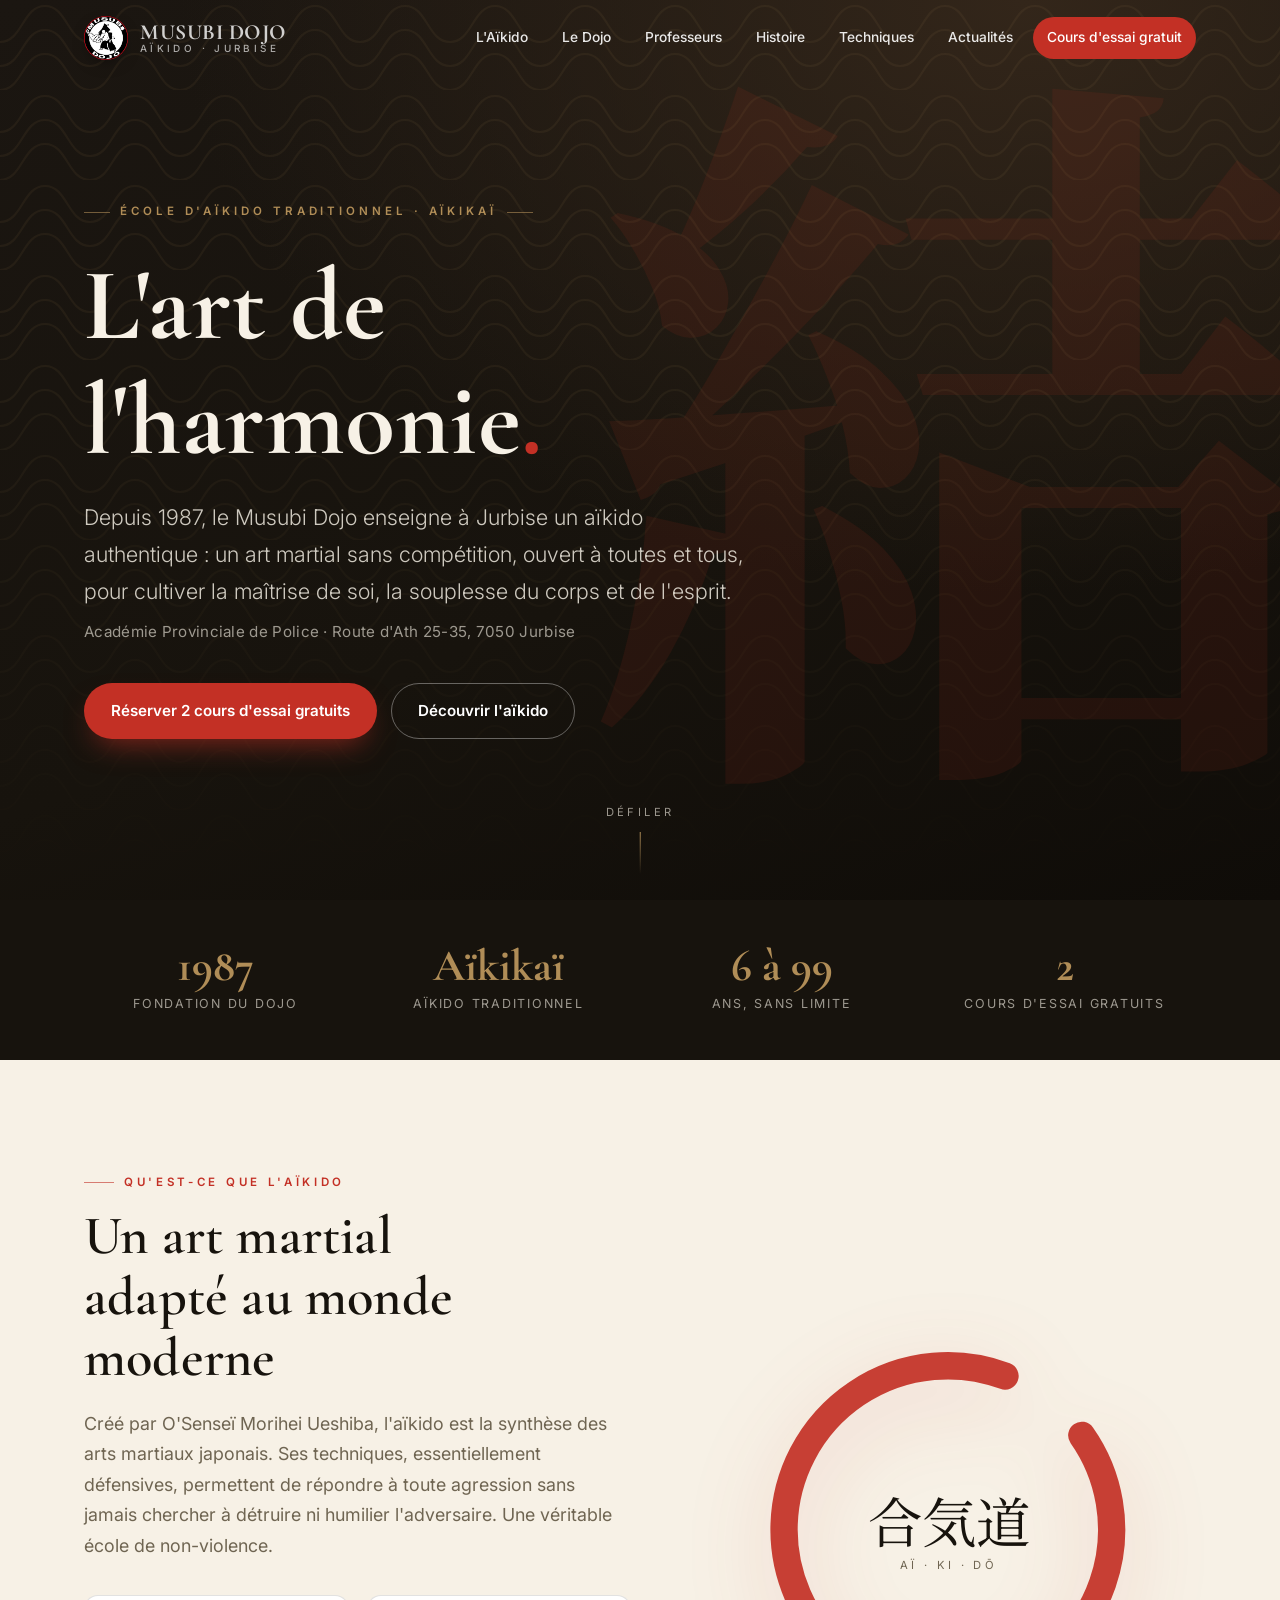
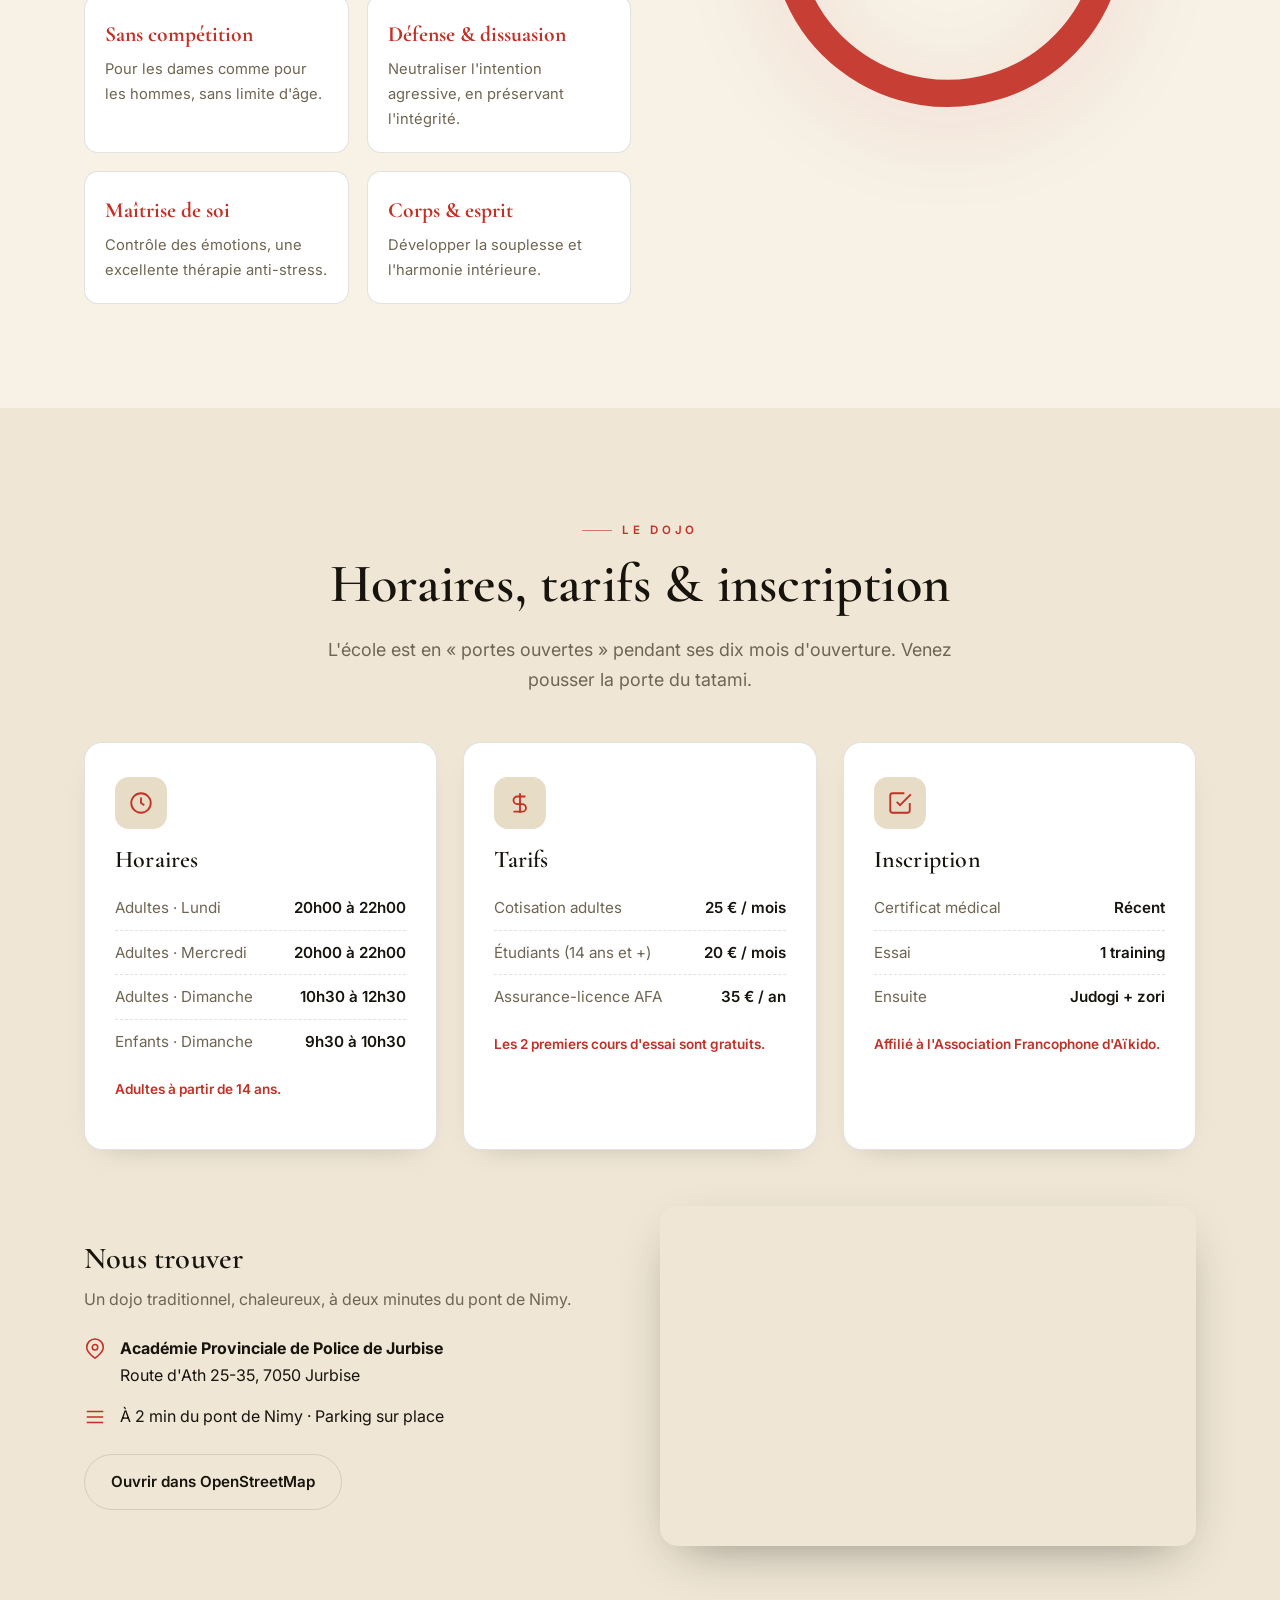
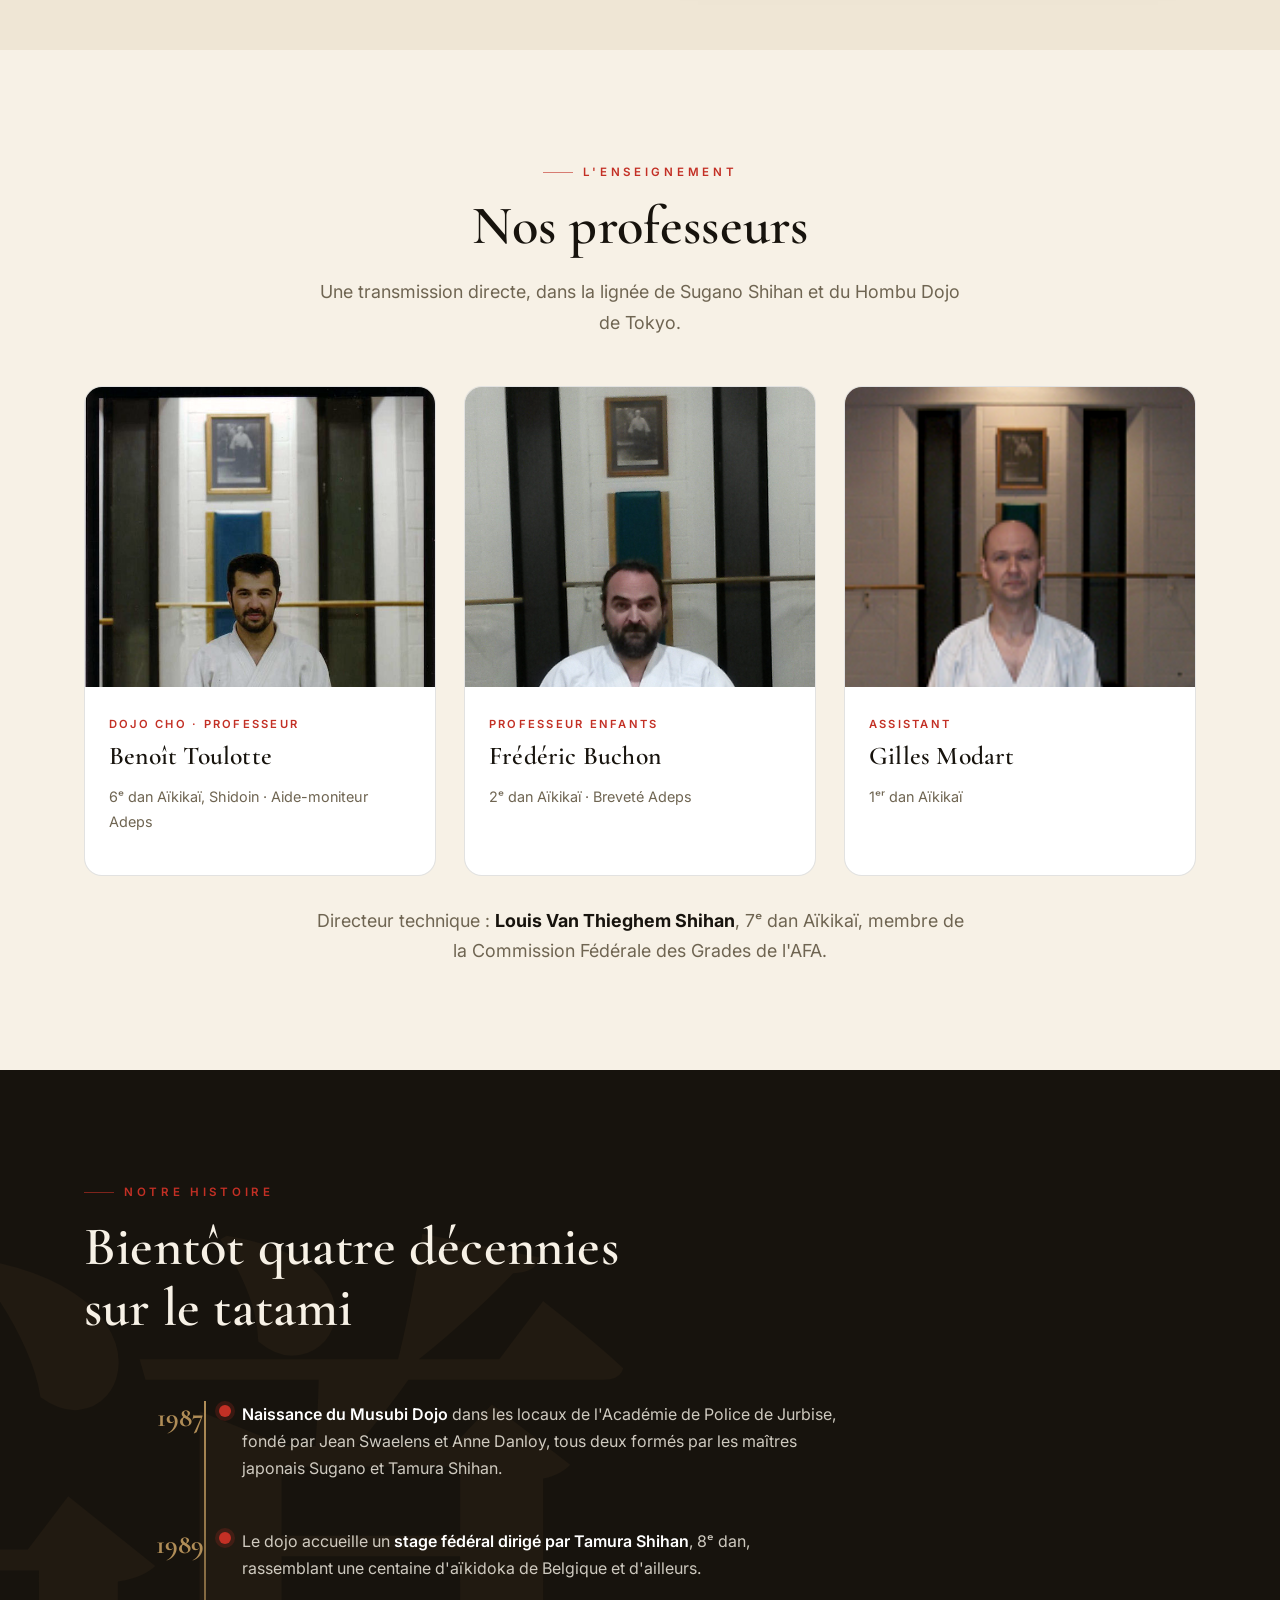
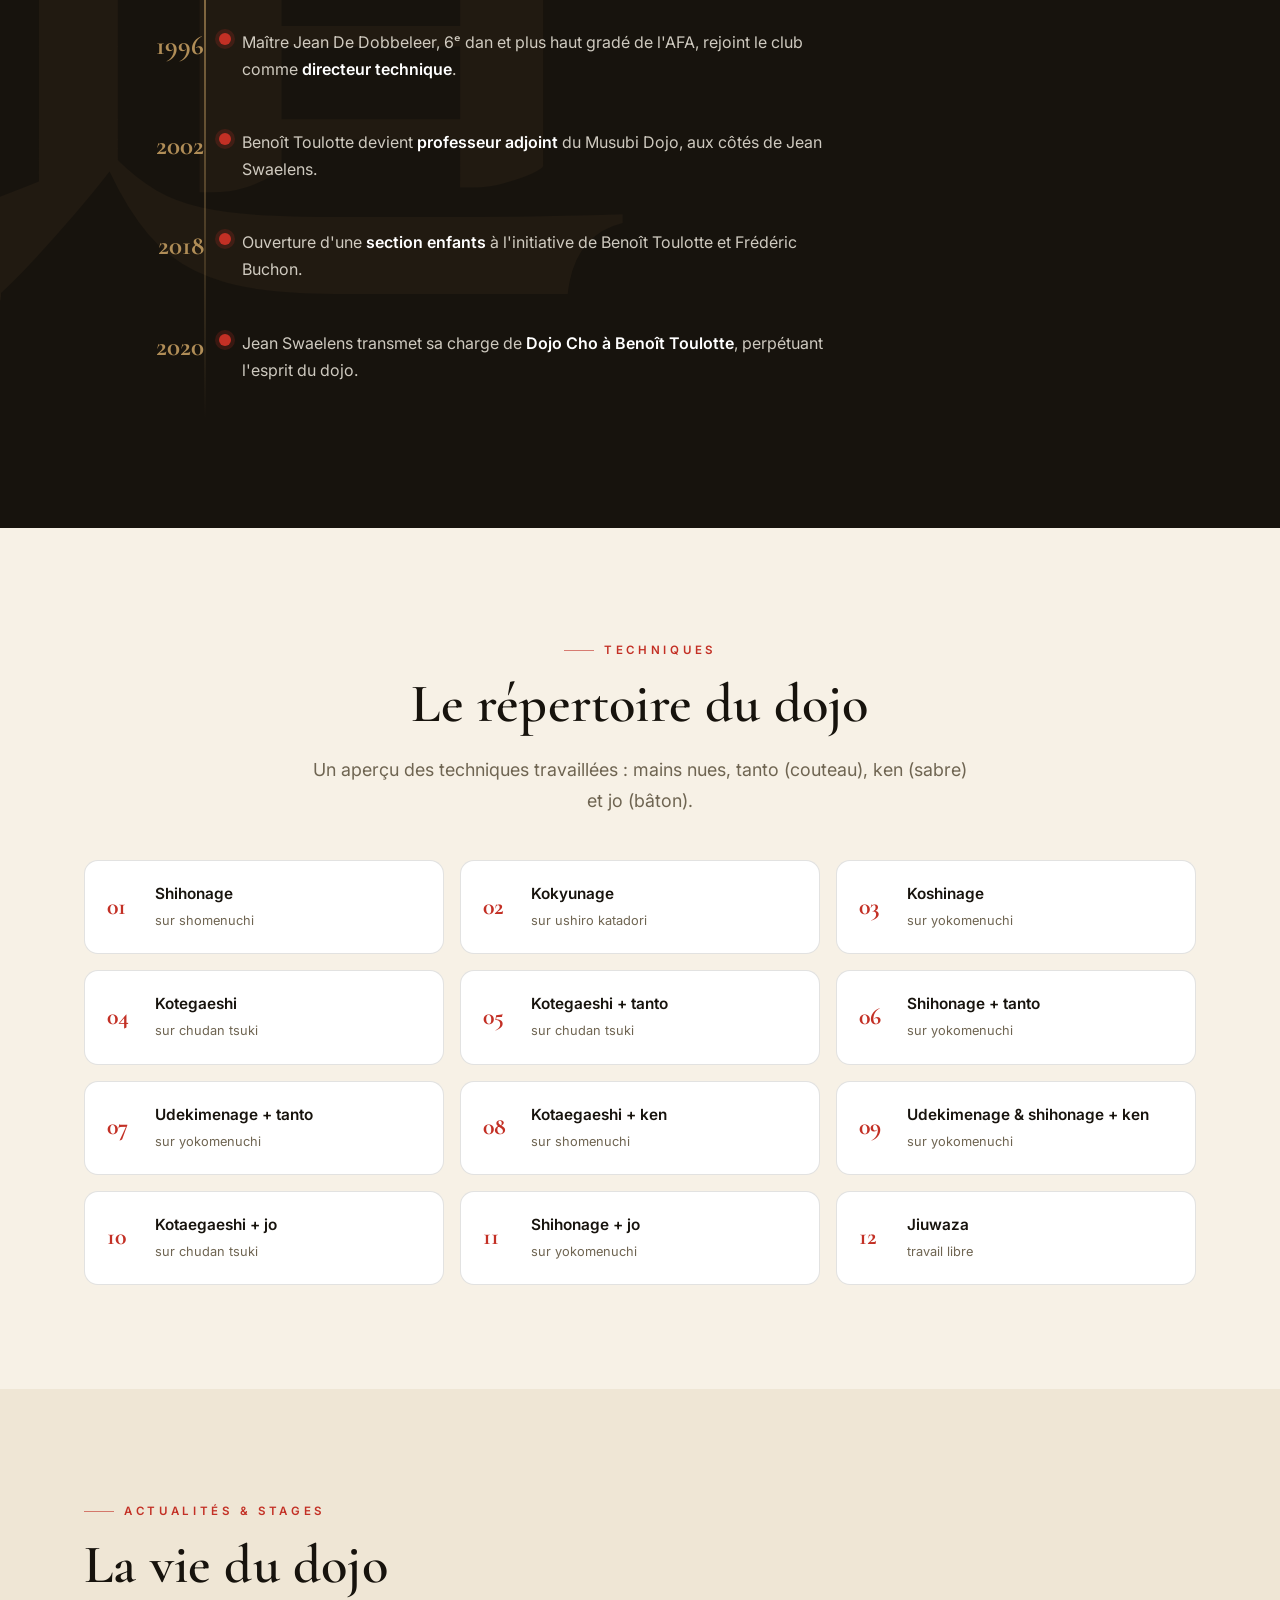
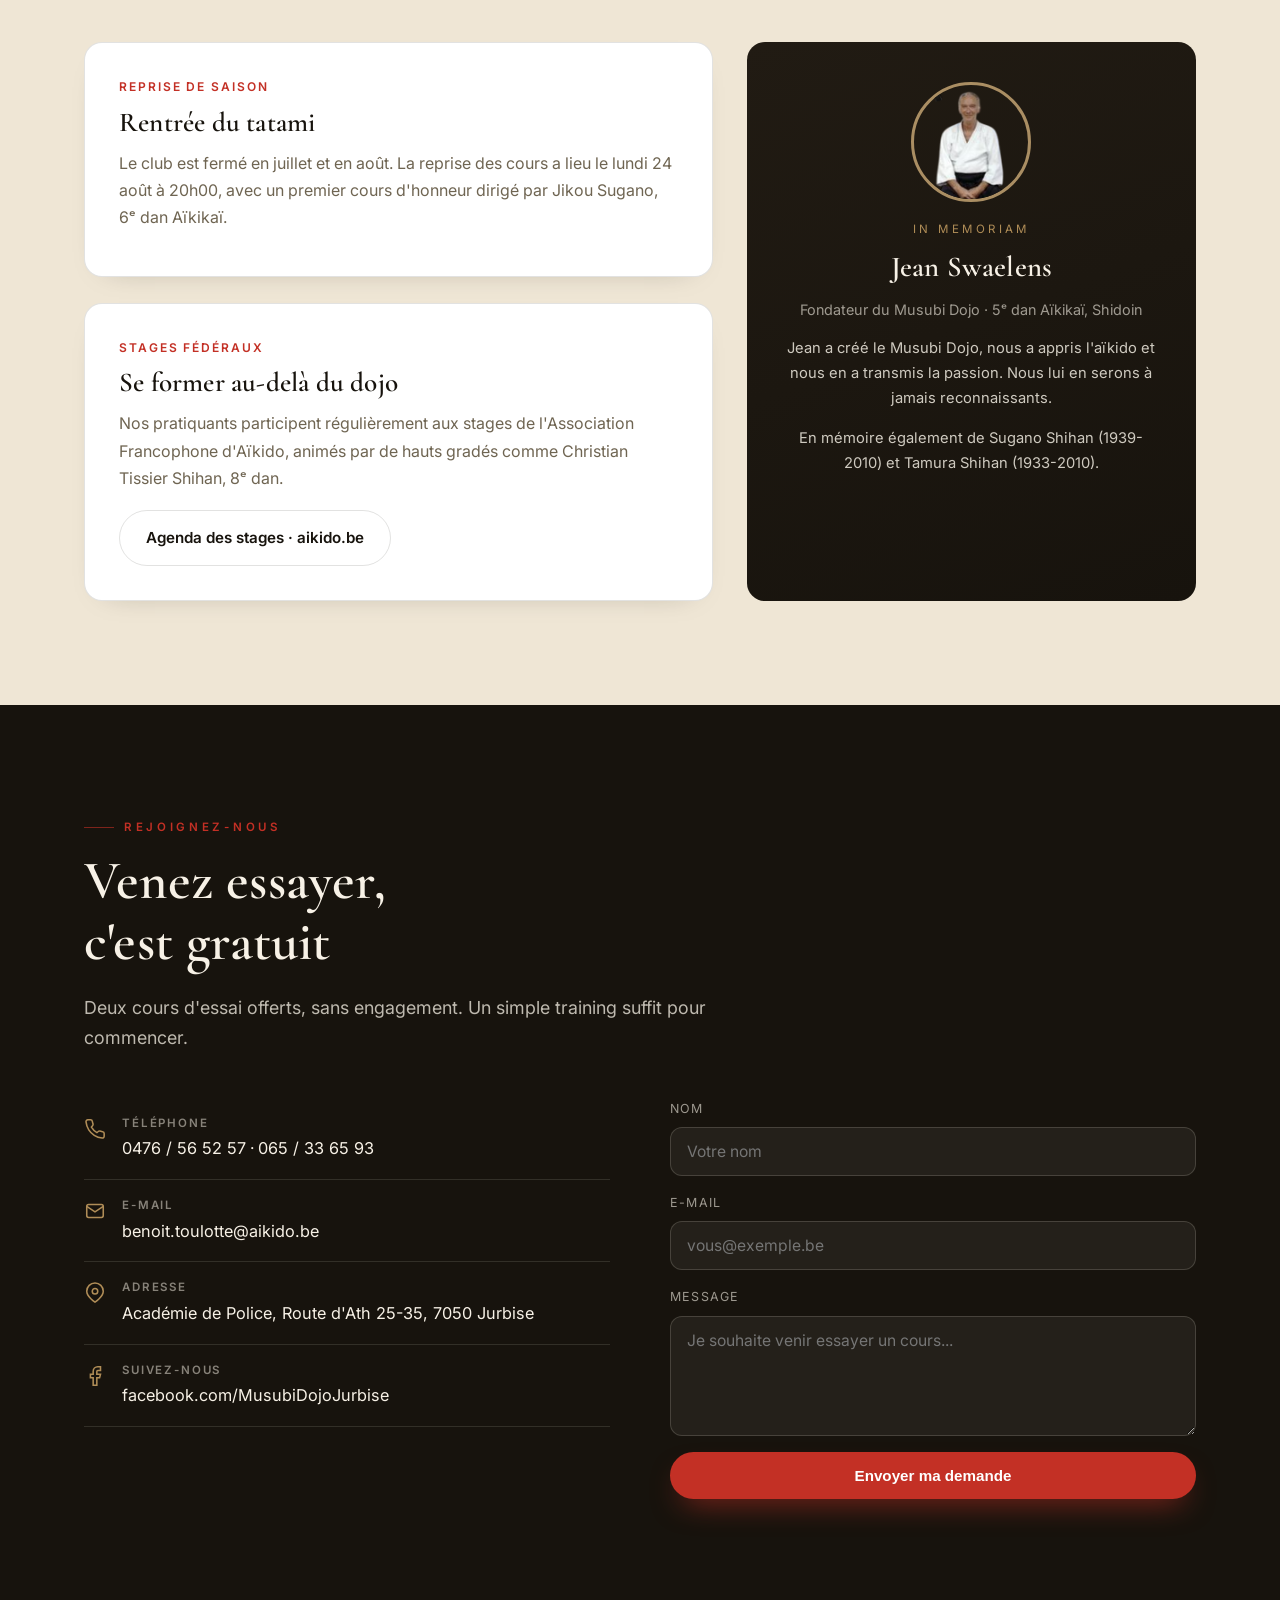
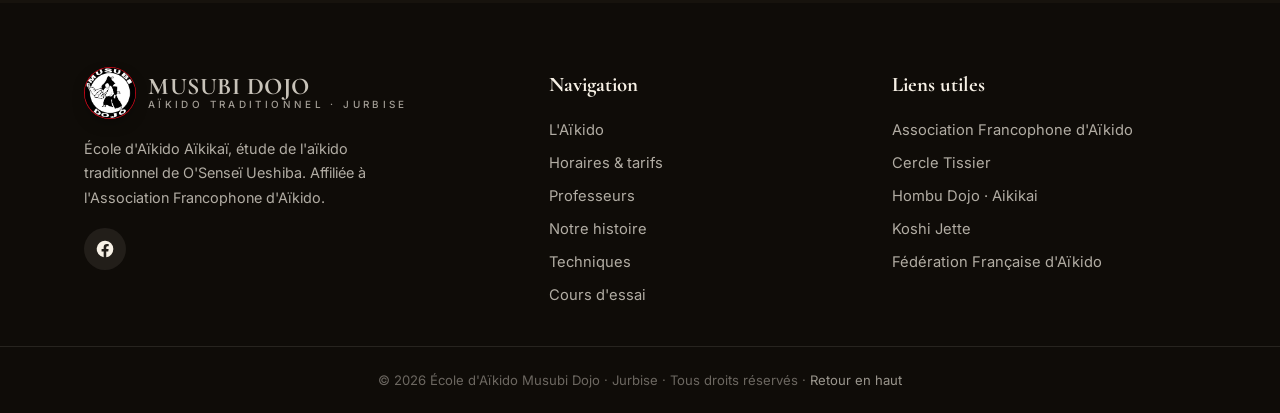
==== index.html @ ef8e4ae6 "Nouveau site one-page pour le Musubi Dojo Jurbise Co-authored-by: Copilot <223556219+Copilot@users.n" ====
<!DOCTYPE html>
<html lang="fr">
<head>
<meta charset="utf-8"/>
<meta name="viewport" content="width=device-width, initial-scale=1"/>
<title>Musubi Dojo Jurbise · École d'Aïkido</title>
<meta name="description" content="École d'Aïkido Musubi Dojo à Jurbise. Aïkido traditionnel Aïkikaï pour adultes et enfants. Deux cours d'essai gratuits. Académie de Police de Jurbise, route d'Ath 25-35, 7050 Jurbise."/>
<meta name="keywords" content="Aïkido, Jurbise, Musubi Dojo, art martial, Aïkikaï, AFA, Mons, Nimy, cours enfants, self-défense"/>
<meta property="og:title" content="Musubi Dojo Jurbise · École d'Aïkido"/>
<meta property="og:description" content="Aïkido traditionnel à Jurbise depuis 1987. Deux cours d'essai gratuits."/>
<meta property="og:type" content="website"/>
<link rel="icon" type="image/png" href="images/logo.png"/>
<link rel="preconnect" href="https://fonts.googleapis.com"/>
<link rel="preconnect" href="https://fonts.gstatic.com" crossorigin/>
<link href="https://fonts.googleapis.com/css2?family=Cormorant+Garamond:wght@400;500;600;700&family=Inter:wght@300;400;500;600;700&family=Noto+Serif+JP:wght@500;700&display=swap" rel="stylesheet"/>
<style>
:root{
  --ink:#17130d;
  --sumi:#211b13;
  --paper:#f7f1e6;
  --paper-2:#efe6d5;
  --paper-3:#e7dcc6;
  --vermillion:#c33025;
  --vermillion-d:#9c231b;
  --gold:#b08d57;
  --indigo:#1e2b40;
  --muted:#6f6552;
  --line:rgba(23,19,13,.12);
  --shadow:0 18px 50px -20px rgba(23,19,13,.45);
  --radius:18px;
  --maxw:1160px;
}
*{box-sizing:border-box}
html{scroll-behavior:smooth;scroll-padding-top:76px}
body{
  margin:0;
  font-family:'Inter',system-ui,sans-serif;
  color:var(--ink);
  background:var(--paper);
  line-height:1.7;
  -webkit-font-smoothing:antialiased;
  overflow-x:hidden;
}
h1,h2,h3,.serif{font-family:'Cormorant Garamond',Georgia,serif;font-weight:600;line-height:1.12;letter-spacing:.2px}
img{max-width:100%;display:block}
a{color:inherit;text-decoration:none}
.jp{font-family:'Noto Serif JP',serif}

/* ---------- utilities ---------- */
.wrap{max-width:var(--maxw);margin:0 auto;padding:0 24px}
.section{padding:104px 0}
.eyebrow{
  display:inline-flex;align-items:center;gap:10px;
  font-size:.72rem;letter-spacing:.32em;text-transform:uppercase;
  color:var(--vermillion);font-weight:600;margin:0 0 14px;
}
.eyebrow::before{content:"";width:30px;height:1px;background:var(--vermillion);opacity:.6}
.h-sec{font-size:clamp(2.1rem,4.6vw,3.4rem);margin:0 0 20px}
.lead{font-size:1.12rem;color:var(--muted);max-width:60ch}
.btn{
  display:inline-flex;align-items:center;gap:10px;
  padding:14px 26px;border-radius:999px;font-weight:600;font-size:.95rem;
  transition:.28s ease;cursor:pointer;border:1.5px solid transparent;
}
.btn-primary{background:var(--vermillion);color:#fff;box-shadow:0 14px 30px -12px rgba(195,48,37,.7)}
.btn-primary:hover{background:var(--vermillion-d);transform:translateY(-3px)}
.btn-ghost{border-color:rgba(255,255,255,.35);color:#fff}
.btn-ghost:hover{background:rgba(255,255,255,.12);transform:translateY(-3px)}
.btn-dark{border-color:var(--line);color:var(--ink)}
.btn-dark:hover{background:var(--ink);color:var(--paper);transform:translateY(-3px)}

/* reveal */
.reveal{opacity:0;transform:translateY(28px);transition:opacity .8s ease,transform .8s ease}
.reveal.in{opacity:1;transform:none}
@media (prefers-reduced-motion:reduce){.reveal{opacity:1;transform:none;transition:none}html{scroll-behavior:auto}}
.no-js .reveal{opacity:1;transform:none}

/* seigaiha wave motif as reusable bg */
.waves{
  background-image:radial-gradient(circle at 10px 18px, transparent 8px, rgba(23,19,13,.05) 9px, transparent 10px);
  background-size:20px 20px;
}

/* ---------- header ---------- */
header{
  position:fixed;top:0;left:0;right:0;z-index:60;
  transition:.35s ease;
}
.nav{
  display:flex;align-items:center;justify-content:space-between;
  padding:16px 24px;max-width:var(--maxw);margin:0 auto;
}
header.scrolled{background:rgba(247,241,230,.92);backdrop-filter:blur(12px);box-shadow:0 1px 0 var(--line)}
.brand{display:flex;align-items:center;gap:12px;color:#fff;transition:.35s}
header.scrolled .brand{color:var(--ink)}
.brand img{width:44px;height:44px;border-radius:50%;box-shadow:0 6px 16px -6px rgba(0,0,0,.5)}
.brand b{font-family:'Cormorant Garamond',serif;font-size:1.35rem;font-weight:700;letter-spacing:.5px;line-height:1}
.brand span{display:block;font-family:'Inter';font-size:.62rem;letter-spacing:.34em;text-transform:uppercase;opacity:.8;font-weight:500}
.menu{display:flex;align-items:center;gap:6px}
.menu a{
  padding:9px 14px;border-radius:999px;font-size:.86rem;font-weight:500;color:rgba(255,255,255,.9);transition:.25s
}
header.scrolled .menu a{color:var(--ink)}
.menu a:hover{background:rgba(255,255,255,.15)}
header.scrolled .menu a:hover{background:var(--paper-3)}
.menu a.cta{background:var(--vermillion);color:#fff!important}
.menu a.cta:hover{background:var(--vermillion-d)}
.burger{display:none;flex-direction:column;gap:5px;background:none;border:0;cursor:pointer;padding:8px}
.burger span{width:26px;height:2px;background:#fff;transition:.3s}
header.scrolled .burger span{background:var(--ink)}

/* ---------- hero ---------- */
.hero{
  position:relative;min-height:100vh;display:flex;align-items:center;
  color:#f7f1e6;overflow:hidden;
  background:
    radial-gradient(120% 120% at 80% 0%, #33261a 0%, transparent 55%),
    linear-gradient(160deg,#1b1611 0%,#17130d 60%,#0f0c08 100%);
}
.hero-waves{
  position:absolute;inset:0;opacity:.5;pointer-events:none;
  background-image:url("data:image/svg+xml,%3Csvg xmlns='http://www.w3.org/2000/svg' width='120' height='60' viewBox='0 0 120 60'%3E%3Cg fill='none' stroke='%23b08d57' stroke-opacity='0.16' stroke-width='1.4'%3E%3Cpath d='M0 60c15 0 15-24 30-24s15 24 30 24 15-24 30-24 15 24 30 24'/%3E%3Cpath d='M0 44c15 0 15-24 30-24s15 24 30 24 15-24 30-24 15 24 30 24'/%3E%3Cpath d='M0 28c15 0 15-24 30-24s15 24 30 24 15-24 30-24 15 24 30 24'/%3E%3C/g%3E%3C/svg%3E");
  background-size:180px 90px;
  -webkit-mask-image:linear-gradient(to top,transparent,#000 60%);
  mask-image:linear-gradient(to top,transparent,#000 60%);
}
.hero-kanji{
  position:absolute;right:-4vw;top:44%;transform:translateY(-50%);
  font-family:'Noto Serif JP',serif;font-weight:700;
  font-size:min(58vw,760px);line-height:.8;color:rgba(195,48,37,.10);
  user-select:none;pointer-events:none;
}
.hero-inner{position:relative;z-index:2;max-width:var(--maxw);margin:0 auto;padding:120px 24px 90px;width:100%}
.hero .tag{
  display:inline-flex;align-items:center;gap:10px;
  font-size:.72rem;letter-spacing:.34em;text-transform:uppercase;
  color:var(--gold);font-weight:600;margin-bottom:26px;
}
.hero .tag::before,.hero .tag::after{content:"";width:26px;height:1px;background:var(--gold);opacity:.6}
.hero h1{font-size:clamp(3rem,8vw,6.4rem);font-weight:700;margin:0;letter-spacing:.5px}
.hero h1 em{font-style:normal;color:var(--vermillion);display:inline-block}
.hero .sub{font-size:clamp(1.05rem,2vw,1.35rem);color:rgba(247,241,230,.82);max-width:52ch;margin:22px 0 8px;font-weight:300}
.hero .place{margin-top:10px;font-size:.95rem;color:rgba(247,241,230,.6);letter-spacing:.02em}
.hero-cta{display:flex;flex-wrap:wrap;gap:14px;margin-top:38px}
.scrolldown{
  position:absolute;bottom:26px;left:50%;transform:translateX(-50%);z-index:2;
  color:rgba(247,241,230,.6);font-size:.7rem;letter-spacing:.3em;text-transform:uppercase;
  display:flex;flex-direction:column;align-items:center;gap:10px;
}
.scrolldown i{width:1px;height:42px;background:linear-gradient(var(--gold),transparent);animation:pulse 2.2s infinite}
@keyframes pulse{0%,100%{opacity:.3}50%{opacity:1}}

/* ---------- stats strip ---------- */
.strip{background:var(--ink);color:var(--paper)}
.strip .wrap{display:grid;grid-template-columns:repeat(4,1fr);gap:20px;padding:44px 24px}
.stat{text-align:center}
.stat b{display:block;font-family:'Cormorant Garamond',serif;font-size:2.8rem;font-weight:700;color:var(--gold);line-height:1}
.stat span{font-size:.78rem;letter-spacing:.14em;text-transform:uppercase;color:rgba(247,241,230,.6)}

/* ---------- aikido ---------- */
.split{display:grid;grid-template-columns:1.05fr .95fr;gap:70px;align-items:center}
.enso{position:relative;aspect-ratio:1;max-width:420px;margin:0 auto;width:100%}
.enso svg{width:100%;height:100%;filter:drop-shadow(0 20px 40px rgba(195,48,37,.18))}
.enso .cn{position:absolute;inset:0;display:flex;flex-direction:column;align-items:center;justify-content:center;text-align:center}
.enso .cn .k{font-family:'Noto Serif JP',serif;font-size:3.4rem;color:var(--ink);line-height:1}
.enso .cn small{letter-spacing:.3em;text-transform:uppercase;font-size:.7rem;color:var(--muted);margin-top:8px}
.values{display:grid;grid-template-columns:repeat(2,1fr);gap:18px;margin-top:34px}
.value{background:#fff;border:1px solid var(--line);border-radius:14px;padding:20px}
.value b{display:block;font-family:'Cormorant Garamond',serif;font-size:1.35rem;color:var(--vermillion);margin-bottom:4px}
.value p{margin:0;font-size:.92rem;color:var(--muted)}

/* ---------- dojo / horaires / tarifs ---------- */
.dojo{background:var(--paper-2)}
.cards-3{display:grid;grid-template-columns:repeat(3,1fr);gap:26px;margin-top:46px}
.card{
  background:#fff;border:1px solid var(--line);border-radius:var(--radius);
  padding:34px 30px;box-shadow:0 10px 30px -22px rgba(23,19,13,.4);transition:.3s
}
.card:hover{transform:translateY(-6px);box-shadow:var(--shadow)}
.card .ic{width:52px;height:52px;border-radius:14px;display:grid;place-items:center;background:var(--paper-3);margin-bottom:18px}
.card .ic svg{width:26px;height:26px;stroke:var(--vermillion)}
.card h3{font-size:1.5rem;margin:0 0 12px}
.card ul{margin:0;padding:0;list-style:none}
.card li{padding:9px 0;border-bottom:1px dashed var(--line);display:flex;justify-content:space-between;gap:14px;font-size:.95rem}
.card li:last-child{border-bottom:0}
.card li span{color:var(--muted)}
.card li b{color:var(--ink);font-weight:600;text-align:right}
.note{font-size:.85rem;color:var(--vermillion);font-weight:600;margin-top:14px}
.map-row{display:grid;grid-template-columns:1fr 1fr;gap:40px;align-items:center;margin-top:56px}
.map-row iframe{width:100%;height:340px;border:0;border-radius:var(--radius);box-shadow:var(--shadow);filter:grayscale(.15)}
.addr h3{font-size:1.9rem;margin:0 0 10px}
.addr p{color:var(--muted);margin:6px 0}
.addr .pins{display:flex;flex-direction:column;gap:14px;margin-top:22px}
.addr .pin{display:flex;gap:14px;align-items:flex-start}
.addr .pin svg{width:22px;height:22px;stroke:var(--vermillion);flex:0 0 auto;margin-top:3px}

/* ---------- teachers ---------- */
.teachers{display:grid;grid-template-columns:repeat(3,1fr);gap:28px;margin-top:48px}
.teacher{background:#fff;border:1px solid var(--line);border-radius:var(--radius);overflow:hidden;transition:.3s}
.teacher:hover{transform:translateY(-6px);box-shadow:var(--shadow)}
.teacher .ph{height:300px;overflow:hidden;background:var(--paper-3)}
.teacher .ph img{width:100%;height:100%;object-fit:cover;object-position:top center;filter:grayscale(.2) contrast(1.02);transition:.5s}
.teacher:hover .ph img{filter:none;transform:scale(1.04)}
.teacher .body{padding:22px 24px 26px}
.teacher .role{font-size:.7rem;letter-spacing:.2em;text-transform:uppercase;color:var(--vermillion);font-weight:600}
.teacher h3{font-size:1.6rem;margin:6px 0 6px}
.teacher .grade{font-size:.9rem;color:var(--muted)}
.teacher.wide{grid-column:span 3;display:grid;grid-template-columns:220px 1fr;align-items:stretch}
.teacher.wide .ph{height:auto}
.teacher.wide .body{padding:30px 34px}

/* ---------- timeline ---------- */
.history{background:var(--ink);color:var(--paper);position:relative;overflow:hidden}
.history .hero-kanji{color:rgba(176,141,87,.06);font-size:min(60vw,720px)}
.tl{position:relative;margin-top:56px;padding-left:0}
.tl::before{content:"";position:absolute;left:120px;top:6px;bottom:6px;width:2px;background:linear-gradient(var(--gold),transparent)}
.tl-item{display:grid;grid-template-columns:120px 1fr;gap:38px;padding:0 0 40px;position:relative}
.tl-item .yr{text-align:right;font-family:'Cormorant Garamond',serif;font-size:1.7rem;font-weight:700;color:var(--gold);position:relative}
.tl-item .yr::after{content:"";position:absolute;right:-27px;top:10px;width:12px;height:12px;border-radius:50%;background:var(--vermillion);box-shadow:0 0 0 4px rgba(195,48,37,.2)}
.tl-item p{margin:6px 0 0;color:rgba(247,241,230,.82);max-width:60ch}
.tl-item p b{color:#fff;font-weight:600}

/* ---------- videos ---------- */
.vid-grid{display:grid;grid-template-columns:repeat(3,1fr);gap:16px;margin-top:44px}
.vid{
  background:#fff;border:1px solid var(--line);border-radius:14px;padding:20px 22px;
  display:flex;gap:14px;align-items:center;transition:.3s;font-size:.96rem
}
.vid:hover{border-color:var(--vermillion);transform:translateY(-4px);box-shadow:0 14px 30px -20px rgba(195,48,37,.5)}
.vid .n{font-family:'Cormorant Garamond',serif;font-size:1.5rem;font-weight:700;color:var(--vermillion);flex:0 0 auto;width:34px}
.vid b{font-weight:600;display:block}
.vid span{font-size:.8rem;color:var(--muted)}

/* ---------- news / memoriam ---------- */
.news{background:var(--paper-2)}
.news-grid{display:grid;grid-template-columns:1.4fr 1fr;gap:34px;margin-top:46px}
.newscard{background:#fff;border:1px solid var(--line);border-radius:var(--radius);padding:34px;box-shadow:0 10px 30px -24px rgba(23,19,13,.4)}
.newscard .date{font-size:.75rem;letter-spacing:.16em;text-transform:uppercase;color:var(--vermillion);font-weight:600}
.newscard h3{font-size:1.7rem;margin:8px 0 12px}
.newscard p{color:var(--muted);margin:0 0 10px}
.memoriam{background:linear-gradient(160deg,#211b13,#17130d);color:var(--paper);text-align:center;padding:40px 34px;border-radius:var(--radius)}
.memoriam .mimg{width:120px;height:120px;border-radius:50%;object-fit:cover;margin:0 auto 18px;border:3px solid var(--gold);filter:grayscale(.2)}
.memoriam .lbl{font-size:.72rem;letter-spacing:.3em;text-transform:uppercase;color:var(--gold)}
.memoriam h3{font-size:1.8rem;margin:8px 0 4px}
.memoriam .yrs{color:rgba(247,241,230,.6);font-size:.9rem}
.memoriam p{color:rgba(247,241,230,.82);font-size:.92rem;margin-top:14px}
.mem-others{margin-top:18px;font-size:.82rem;color:rgba(247,241,230,.5)}

/* ---------- contact ---------- */
.contact{background:var(--ink);color:var(--paper)}
.contact-grid{display:grid;grid-template-columns:1fr 1fr;gap:60px;margin-top:44px}
.cinfo .row{display:flex;gap:16px;align-items:flex-start;padding:16px 0;border-bottom:1px solid rgba(247,241,230,.12)}
.cinfo .row svg{width:22px;height:22px;stroke:var(--gold);flex:0 0 auto;margin-top:4px}
.cinfo .row b{display:block;font-size:.72rem;letter-spacing:.16em;text-transform:uppercase;color:rgba(247,241,230,.5);margin-bottom:2px;font-weight:600}
.cinfo .row a,.cinfo .row span{color:var(--paper);font-size:1.02rem}
.cinfo .row a:hover{color:var(--gold)}
form{display:grid;gap:16px}
form label{font-size:.78rem;letter-spacing:.1em;text-transform:uppercase;color:rgba(247,241,230,.6);margin-bottom:-8px}
form input,form textarea{
  background:rgba(247,241,230,.06);border:1px solid rgba(247,241,230,.16);border-radius:12px;
  padding:14px 16px;color:var(--paper);font-family:inherit;font-size:.98rem;transition:.25s
}
form input:focus,form textarea:focus{outline:none;border-color:var(--gold);background:rgba(247,241,230,.1)}
form textarea{min-height:120px;resize:vertical}

/* ---------- footer ---------- */
footer{background:#0f0c08;color:rgba(247,241,230,.7)}
.foot{display:grid;grid-template-columns:1.4fr 1fr 1fr;gap:40px;padding:64px 24px 30px;max-width:var(--maxw);margin:0 auto}
.foot .brand{color:var(--paper)}
.foot h4{font-family:'Cormorant Garamond',serif;font-size:1.3rem;color:var(--paper);margin:0 0 16px}
.foot ul{list-style:none;margin:0;padding:0}
.foot li{margin:8px 0;font-size:.92rem}
.foot a:hover{color:var(--gold)}
.foot p{font-size:.9rem;max-width:36ch}
.foot-bottom{border-top:1px solid rgba(247,241,230,.1);text-align:center;padding:22px;font-size:.82rem;color:rgba(247,241,230,.4)}
.foot-bottom a{color:rgba(247,241,230,.6)}
.foot-bottom a:hover{color:var(--gold)}

.social{display:flex;gap:12px;margin-top:18px}
.social a{width:42px;height:42px;border-radius:50%;display:grid;place-items:center;background:rgba(247,241,230,.08);transition:.25s}
.social a:hover{background:var(--vermillion);transform:translateY(-3px)}
.social svg{width:20px;height:20px;fill:var(--paper)}

/* back to top */
.top{
  position:fixed;right:22px;bottom:22px;z-index:50;
  width:48px;height:48px;border-radius:50%;background:var(--vermillion);color:#fff;
  display:grid;place-items:center;box-shadow:var(--shadow);opacity:0;transform:translateY(20px);
  transition:.35s;pointer-events:none;border:0;cursor:pointer
}
.top.show{opacity:1;transform:none;pointer-events:auto}
.top:hover{background:var(--vermillion-d)}

/* ---------- responsive ---------- */
@media(max-width:960px){
  .split,.map-row,.news-grid,.contact-grid{grid-template-columns:1fr;gap:44px}
  .cards-3,.teachers,.vid-grid{grid-template-columns:1fr 1fr}
  .strip .wrap{grid-template-columns:1fr 1fr;gap:32px}
  .foot{grid-template-columns:1fr 1fr}
  .teacher.wide{grid-template-columns:1fr}
  .tl::before{left:70px}
  .tl-item{grid-template-columns:70px 1fr;gap:24px}
  .tl-item .yr{font-size:1.3rem}
  .tl-item .yr::after{right:-30px}
}
@media(max-width:640px){
  .section{padding:76px 0}
  .menu{
    position:fixed;inset:0 0 0 auto;width:min(80vw,320px);background:var(--ink);
    flex-direction:column;align-items:stretch;justify-content:flex-start;gap:6px;
    padding:90px 22px;transform:translateX(100%);transition:.35s;box-shadow:var(--shadow)
  }
  .menu.open{transform:none}
  .menu a{color:var(--paper)!important;padding:14px 16px;border-radius:12px}
  .burger{display:flex;z-index:70}
  .cards-3,.teachers,.vid-grid,.foot,.strip .wrap{grid-template-columns:1fr}
  .values{grid-template-columns:1fr}
  .hero-cta{flex-direction:column;align-items:stretch}
  .hero-cta .btn{justify-content:center}
}
</style>
</head>
<body class="no-js">
<script>document.body.classList.remove('no-js');</script>

<header id="head">
  <div class="nav">
    <a href="#accueil" class="brand">
      <img src="images/logo.png" alt="Blason Musubi Dojo"/>
      <span style="line-height:1"><b>Musubi Dojo</b><span>Aïkido · Jurbise</span></span>
    </a>
    <nav class="menu" id="menu">
      <a href="#aikido">L'Aïkido</a>
      <a href="#dojo">Le Dojo</a>
      <a href="#professeurs">Professeurs</a>
      <a href="#histoire">Histoire</a>
      <a href="#videos">Techniques</a>
      <a href="#actualites">Actualités</a>
      <a href="#contact" class="cta">Cours d'essai gratuit</a>
    </nav>
    <button class="burger" id="burger" aria-label="Menu"><span></span><span></span><span></span></button>
  </div>
</header>

<!-- ===================== HERO ===================== -->
<section class="hero" id="accueil">
  <div class="hero-waves"></div>
  <div class="hero-kanji jp" aria-hidden="true">結</div>
  <div class="hero-inner">
    <p class="tag">École d'Aïkido Traditionnel · Aïkikaï</p>
    <h1>L'art de<br>l'harmonie<em>.</em></h1>
    <p class="sub">Depuis 1987, le Musubi Dojo enseigne à Jurbise un aïkido authentique : un art martial sans compétition, ouvert à toutes et tous, pour cultiver la maîtrise de soi, la souplesse du corps et de l'esprit.</p>
    <p class="place">Académie Provinciale de Police · Route d'Ath 25-35, 7050 Jurbise</p>
    <div class="hero-cta">
      <a href="#contact" class="btn btn-primary">Réserver 2 cours d'essai gratuits</a>
      <a href="#aikido" class="btn btn-ghost">Découvrir l'aïkido</a>
    </div>
  </div>
  <div class="scrolldown"><span>Défiler</span><i></i></div>
</section>

<!-- ===================== STRIP ===================== -->
<section class="strip">
  <div class="wrap">
    <div class="stat reveal"><b>1987</b><span>Fondation du dojo</span></div>
    <div class="stat reveal"><b>Aïkikaï</b><span>Aïkido traditionnel</span></div>
    <div class="stat reveal"><b>6 à 99</b><span>Ans, sans limite</span></div>
    <div class="stat reveal"><b>2</b><span>Cours d'essai gratuits</span></div>
  </div>
</section>

<!-- ===================== AIKIDO ===================== -->
<section class="section" id="aikido">
  <div class="wrap split">
    <div class="reveal">
      <p class="eyebrow">Qu'est-ce que l'Aïkido</p>
      <h2 class="h-sec">Un art martial<br>adapté au monde moderne</h2>
      <p class="lead">Créé par O'Senseï Morihei Ueshiba, l'aïkido est la synthèse des arts martiaux japonais. Ses techniques, essentiellement défensives, permettent de répondre à toute agression sans jamais chercher à détruire ni humilier l'adversaire. Une véritable école de non-violence.</p>
      <div class="values">
        <div class="value"><b>Sans compétition</b><p>Pour les dames comme pour les hommes, sans limite d'âge.</p></div>
        <div class="value"><b>Défense &amp; dissuasion</b><p>Neutraliser l'intention agressive, en préservant l'intégrité.</p></div>
        <div class="value"><b>Maîtrise de soi</b><p>Contrôle des émotions, une excellente thérapie anti-stress.</p></div>
        <div class="value"><b>Corps &amp; esprit</b><p>Développer la souplesse et l'harmonie intérieure.</p></div>
      </div>
    </div>
    <div class="reveal">
      <div class="enso">
        <svg viewBox="0 0 200 200" aria-hidden="true">
          <path d="M100 22 a78 78 0 1 0 44 14" fill="none" stroke="#c33025" stroke-width="13" stroke-linecap="round"
            transform="rotate(20 100 100)" opacity="0.92"/>
        </svg>
        <div class="cn"><span class="k jp">合気道</span><small>Aï · Ki · Dō</small></div>
      </div>
    </div>
  </div>
</section>

<!-- ===================== DOJO / HORAIRES / TARIFS ===================== -->
<section class="section dojo waves" id="dojo">
  <div class="wrap">
    <div class="reveal" style="text-align:center">
      <p class="eyebrow" style="justify-content:center">Le Dojo</p>
      <h2 class="h-sec">Horaires, tarifs &amp; inscription</h2>
      <p class="lead" style="margin:0 auto">L'école est en « portes ouvertes » pendant ses dix mois d'ouverture. Venez pousser la porte du tatami.</p>
    </div>

    <div class="cards-3">
      <div class="card reveal">
        <div class="ic"><svg viewBox="0 0 24 24" fill="none" stroke-width="1.7"><circle cx="12" cy="12" r="9"/><path d="M12 7v5l3 2"/></svg></div>
        <h3>Horaires</h3>
        <ul>
          <li><span>Adultes · Lundi</span><b>20h00 à 22h00</b></li>
          <li><span>Adultes · Mercredi</span><b>20h00 à 22h00</b></li>
          <li><span>Adultes · Dimanche</span><b>10h30 à 12h30</b></li>
          <li><span>Enfants · Dimanche</span><b>9h30 à 10h30</b></li>
        </ul>
        <p class="note">Adultes à partir de 14 ans.</p>
      </div>

      <div class="card reveal">
        <div class="ic"><svg viewBox="0 0 24 24" fill="none" stroke-width="1.7"><path d="M12 3v18"/><path d="M17 6H9.5a3.5 3.5 0 0 0 0 7H14a3.5 3.5 0 0 1 0 7H6"/></svg></div>
        <h3>Tarifs</h3>
        <ul>
          <li><span>Cotisation adultes</span><b>25 € / mois</b></li>
          <li><span>Étudiants (14 ans et +)</span><b>20 € / mois</b></li>
          <li><span>Assurance-licence AFA</span><b>35 € / an</b></li>
        </ul>
        <p class="note">Les 2 premiers cours d'essai sont gratuits.</p>
      </div>

      <div class="card reveal">
        <div class="ic"><svg viewBox="0 0 24 24" fill="none" stroke-width="1.7"><path d="M9 11l3 3L22 4"/><path d="M21 12v7a2 2 0 0 1-2 2H5a2 2 0 0 1-2-2V5a2 2 0 0 1 2-2h11"/></svg></div>
        <h3>Inscription</h3>
        <ul>
          <li><span>Certificat médical</span><b>Récent</b></li>
          <li><span>Essai</span><b>1 training</b></li>
          <li><span>Ensuite</span><b>Judogi + zori</b></li>
        </ul>
        <p class="note">Affilié à l'Association Francophone d'Aïkido.</p>
      </div>
    </div>

    <div class="map-row">
      <div class="addr reveal">
        <h3>Nous trouver</h3>
        <p>Un dojo traditionnel, chaleureux, à deux minutes du pont de Nimy.</p>
        <div class="pins">
          <div class="pin">
            <svg viewBox="0 0 24 24" fill="none" stroke-width="1.7"><path d="M21 10c0 6-9 12-9 12s-9-6-9-12a9 9 0 0 1 18 0Z"/><circle cx="12" cy="10" r="3"/></svg>
            <div><b>Académie Provinciale de Police de Jurbise</b><br>Route d'Ath 25-35, 7050 Jurbise</div>
          </div>
          <div class="pin">
            <svg viewBox="0 0 24 24" fill="none" stroke-width="1.7"><path d="M3 12h18M3 6h18M3 18h18"/></svg>
            <div>À 2 min du pont de Nimy · Parking sur place</div>
          </div>
        </div>
        <a href="https://www.openstreetmap.org/?mlat=50.5033&mlon=3.9314#map=15/50.5033/3.9314" target="_blank" rel="noopener" class="btn btn-dark" style="margin-top:24px">Ouvrir dans OpenStreetMap</a>
      </div>
      <iframe class="reveal" loading="lazy" title="Carte du dojo à Jurbise" src="https://www.openstreetmap.org/export/embed.html?bbox=3.8510513305664067%2C50.465372121864185%2C4.011726379394532%2C50.54125387068491&layer=mapnik&marker=50.50327364589812%2C3.9313888549804688"></iframe>
    </div>
  </div>
</section>

<!-- ===================== TEACHERS ===================== -->
<section class="section" id="professeurs">
  <div class="wrap">
    <div class="reveal" style="text-align:center">
      <p class="eyebrow" style="justify-content:center">L'enseignement</p>
      <h2 class="h-sec">Nos professeurs</h2>
      <p class="lead" style="margin:0 auto">Une transmission directe, dans la lignée de Sugano Shihan et du Hombu Dojo de Tokyo.</p>
    </div>
    <div class="teachers">
      <div class="teacher reveal">
        <div class="ph"><img src="images/Enseignant_B.T.jpg" alt="Benoît Toulotte"/></div>
        <div class="body">
          <span class="role">Dojo Cho · Professeur</span>
          <h3>Benoît Toulotte</h3>
          <p class="grade">6ᵉ dan Aïkikaï, Shidoin · Aide-moniteur Adeps</p>
        </div>
      </div>
      <div class="teacher reveal">
        <div class="ph"><img src="images/Enseignant_F.B.png" alt="Frédéric Buchon"/></div>
        <div class="body">
          <span class="role">Professeur enfants</span>
          <h3>Frédéric Buchon</h3>
          <p class="grade">2ᵉ dan Aïkikaï · Breveté Adeps</p>
        </div>
      </div>
      <div class="teacher reveal">
        <div class="ph"><img src="images/Enseignant_G.M.png" alt="Gilles Modart"/></div>
        <div class="body">
          <span class="role">Assistant</span>
          <h3>Gilles Modart</h3>
          <p class="grade">1ᵉʳ dan Aïkikaï</p>
        </div>
      </div>
    </div>
    <p class="lead reveal" style="margin:30px auto 0;text-align:center">Directeur technique : <b style="color:var(--ink)">Louis Van Thieghem Shihan</b>, 7ᵉ dan Aïkikaï, membre de la Commission Fédérale des Grades de l'AFA.</p>
  </div>
</section>

<!-- ===================== HISTORY ===================== -->
<section class="section history" id="histoire">
  <div class="hero-kanji jp" aria-hidden="true" style="left:-6vw;right:auto">道</div>
  <div class="wrap" style="position:relative;z-index:2">
    <div class="reveal">
      <p class="eyebrow">Notre histoire</p>
      <h2 class="h-sec" style="color:var(--paper)">Bientôt quatre décennies<br>sur le tatami</h2>
    </div>
    <div class="tl">
      <div class="tl-item reveal"><div class="yr">1987</div><p><b>Naissance du Musubi Dojo</b> dans les locaux de l'Académie de Police de Jurbise, fondé par Jean Swaelens et Anne Danloy, tous deux formés par les maîtres japonais Sugano et Tamura Shihan.</p></div>
      <div class="tl-item reveal"><div class="yr">1989</div><p>Le dojo accueille un <b>stage fédéral dirigé par Tamura Shihan</b>, 8ᵉ dan, rassemblant une centaine d'aïkidoka de Belgique et d'ailleurs.</p></div>
      <div class="tl-item reveal"><div class="yr">1996</div><p>Maître Jean De Dobbeleer, 6ᵉ dan et plus haut gradé de l'AFA, rejoint le club comme <b>directeur technique</b>.</p></div>
      <div class="tl-item reveal"><div class="yr">2002</div><p>Benoît Toulotte devient <b>professeur adjoint</b> du Musubi Dojo, aux côtés de Jean Swaelens.</p></div>
      <div class="tl-item reveal"><div class="yr">2018</div><p>Ouverture d'une <b>section enfants</b> à l'initiative de Benoît Toulotte et Frédéric Buchon.</p></div>
      <div class="tl-item reveal"><div class="yr">2020</div><p>Jean Swaelens transmet sa charge de <b>Dojo Cho à Benoît Toulotte</b>, perpétuant l'esprit du dojo.</p></div>
    </div>
  </div>
</section>

<!-- ===================== VIDEOS ===================== -->
<section class="section" id="videos">
  <div class="wrap">
    <div class="reveal" style="text-align:center">
      <p class="eyebrow" style="justify-content:center">Techniques</p>
      <h2 class="h-sec">Le répertoire du dojo</h2>
      <p class="lead" style="margin:0 auto">Un aperçu des techniques travaillées : mains nues, tanto (couteau), ken (sabre) et jo (bâton).</p>
    </div>
    <div class="vid-grid">
      <div class="vid reveal"><span class="n">01</span><div><b>Shihonage</b><span>sur shomenuchi</span></div></div>
      <div class="vid reveal"><span class="n">02</span><div><b>Kokyunage</b><span>sur ushiro katadori</span></div></div>
      <div class="vid reveal"><span class="n">03</span><div><b>Koshinage</b><span>sur yokomenuchi</span></div></div>
      <div class="vid reveal"><span class="n">04</span><div><b>Kotegaeshi</b><span>sur chudan tsuki</span></div></div>
      <div class="vid reveal"><span class="n">05</span><div><b>Kotegaeshi + tanto</b><span>sur chudan tsuki</span></div></div>
      <div class="vid reveal"><span class="n">06</span><div><b>Shihonage + tanto</b><span>sur yokomenuchi</span></div></div>
      <div class="vid reveal"><span class="n">07</span><div><b>Udekimenage + tanto</b><span>sur yokomenuchi</span></div></div>
      <div class="vid reveal"><span class="n">08</span><div><b>Kotaegaeshi + ken</b><span>sur shomenuchi</span></div></div>
      <div class="vid reveal"><span class="n">09</span><div><b>Udekimenage &amp; shihonage + ken</b><span>sur yokomenuchi</span></div></div>
      <div class="vid reveal"><span class="n">10</span><div><b>Kotaegaeshi + jo</b><span>sur chudan tsuki</span></div></div>
      <div class="vid reveal"><span class="n">11</span><div><b>Shihonage + jo</b><span>sur yokomenuchi</span></div></div>
      <div class="vid reveal"><span class="n">12</span><div><b>Jiuwaza</b><span>travail libre</span></div></div>
    </div>
  </div>
</section>

<!-- ===================== NEWS / MEMORIAM ===================== -->
<section class="section news" id="actualites">
  <div class="wrap">
    <div class="reveal">
      <p class="eyebrow">Actualités &amp; stages</p>
      <h2 class="h-sec">La vie du dojo</h2>
    </div>
    <div class="news-grid">
      <div>
        <div class="newscard reveal" style="margin-bottom:26px">
          <p class="date">Reprise de saison</p>
          <h3>Rentrée du tatami</h3>
          <p>Le club est fermé en juillet et en août. La reprise des cours a lieu le lundi 24 août à 20h00, avec un premier cours d'honneur dirigé par Jikou Sugano, 6ᵉ dan Aïkikaï.</p>
        </div>
        <div class="newscard reveal">
          <p class="date">Stages fédéraux</p>
          <h3>Se former au-delà du dojo</h3>
          <p>Nos pratiquants participent régulièrement aux stages de l'Association Francophone d'Aïkido, animés par de hauts gradés comme Christian Tissier Shihan, 8ᵉ dan.</p>
          <a href="https://www.aikido.be" target="_blank" rel="noopener" class="btn btn-dark" style="margin-top:8px">Agenda des stages · aikido.be</a>
        </div>
      </div>
      <div class="memoriam reveal">
        <img class="mimg" src="images/Jean.png" alt="Jean Swaelens"/>
        <p class="lbl">In Memoriam</p>
        <h3>Jean Swaelens</h3>
        <p class="yrs">Fondateur du Musubi Dojo · 5ᵉ dan Aïkikaï, Shidoin</p>
        <p>Jean a créé le Musubi Dojo, nous a appris l'aïkido et nous en a transmis la passion. Nous lui en serons à jamais reconnaissants.</p>
        <p class="mem-others">En mémoire également de Sugano Shihan (1939-2010) et Tamura Shihan (1933-2010).</p>
      </div>
    </div>
  </div>
</section>

<!-- ===================== CONTACT ===================== -->
<section class="section contact" id="contact">
  <div class="wrap">
    <div class="reveal">
      <p class="eyebrow">Rejoignez-nous</p>
      <h2 class="h-sec" style="color:var(--paper)">Venez essayer,<br>c'est gratuit</h2>
      <p class="lead" style="color:rgba(247,241,230,.75)">Deux cours d'essai offerts, sans engagement. Un simple training suffit pour commencer.</p>
    </div>
    <div class="contact-grid">
      <div class="cinfo reveal">
        <div class="row">
          <svg viewBox="0 0 24 24" fill="none" stroke-width="1.7"><path d="M22 16.9v3a2 2 0 0 1-2.2 2 19.8 19.8 0 0 1-8.6-3 19.5 19.5 0 0 1-6-6 19.8 19.8 0 0 1-3-8.6A2 2 0 0 1 4.1 2h3a2 2 0 0 1 2 1.7c.1.9.4 1.8.7 2.7a2 2 0 0 1-.5 2.1L8.1 9.9a16 16 0 0 0 6 6l1.4-1.2a2 2 0 0 1 2.1-.4c.9.3 1.8.6 2.7.7a2 2 0 0 1 1.7 2Z"/></svg>
          <div><b>Téléphone</b><a href="tel:+32476565257">0476 / 56 52 57</a> · <span>065 / 33 65 93</span></div>
        </div>
        <div class="row">
          <svg viewBox="0 0 24 24" fill="none" stroke-width="1.7"><rect x="3" y="5" width="18" height="14" rx="2"/><path d="m3 7 9 6 9-6"/></svg>
          <div><b>E-mail</b><a href="mailto:benoit.toulotte@aikido.be">benoit.toulotte@aikido.be</a></div>
        </div>
        <div class="row">
          <svg viewBox="0 0 24 24" fill="none" stroke-width="1.7"><path d="M21 10c0 6-9 12-9 12s-9-6-9-12a9 9 0 0 1 18 0Z"/><circle cx="12" cy="10" r="3"/></svg>
          <div><b>Adresse</b><span>Académie de Police, Route d'Ath 25-35, 7050 Jurbise</span></div>
        </div>
        <div class="row">
          <svg viewBox="0 0 24 24" fill="none" stroke-width="1.7"><path d="M18 2h-3a5 5 0 0 0-5 5v3H7v4h3v8h4v-8h3l1-4h-4V7a1 1 0 0 1 1-1h3Z"/></svg>
          <div><b>Suivez-nous</b><a href="https://www.facebook.com/MusubiDojoJurbise/" target="_blank" rel="noopener">facebook.com/MusubiDojoJurbise</a></div>
        </div>
      </div>
      <form class="reveal" action="mailto:benoit.toulotte@aikido.be" method="post" enctype="text/plain">
        <label for="nom">Nom</label>
        <input id="nom" name="Nom" type="text" placeholder="Votre nom" required/>
        <label for="mail">E-mail</label>
        <input id="mail" name="Email" type="email" placeholder="vous@exemple.be" required/>
        <label for="msg">Message</label>
        <textarea id="msg" name="Message" placeholder="Je souhaite venir essayer un cours..."></textarea>
        <button type="submit" class="btn btn-primary" style="justify-content:center">Envoyer ma demande</button>
      </form>
    </div>
  </div>
</section>

<!-- ===================== FOOTER ===================== -->
<footer>
  <div class="foot">
    <div>
      <a href="#accueil" class="brand" style="color:var(--paper)">
        <img src="images/logo.png" alt="Musubi Dojo" style="width:52px;height:52px;border-radius:50%"/>
        <span style="line-height:1.1"><b style="font-size:1.5rem">Musubi Dojo</b><span>Aïkido Traditionnel · Jurbise</span></span>
      </a>
      <p style="margin-top:18px">École d'Aïkido Aïkikaï, étude de l'aïkido traditionnel de O'Senseï Ueshiba. Affiliée à l'Association Francophone d'Aïkido.</p>
      <div class="social">
        <a href="https://www.facebook.com/MusubiDojoJurbise/" target="_blank" rel="noopener" aria-label="Facebook">
          <svg viewBox="0 0 24 24"><path d="M22 12a10 10 0 1 0-11.6 9.9v-7H7.9V12h2.5V9.8c0-2.5 1.5-3.9 3.8-3.9 1.1 0 2.2.2 2.2.2v2.5h-1.3c-1.2 0-1.6.8-1.6 1.6V12h2.8l-.4 2.9h-2.4v7A10 10 0 0 0 22 12Z"/></svg>
        </a>
      </div>
    </div>
    <div>
      <h4>Navigation</h4>
      <ul>
        <li><a href="#aikido">L'Aïkido</a></li>
        <li><a href="#dojo">Horaires &amp; tarifs</a></li>
        <li><a href="#professeurs">Professeurs</a></li>
        <li><a href="#histoire">Notre histoire</a></li>
        <li><a href="#videos">Techniques</a></li>
        <li><a href="#contact">Cours d'essai</a></li>
      </ul>
    </div>
    <div>
      <h4>Liens utiles</h4>
      <ul>
        <li><a href="https://www.aikido.be" target="_blank" rel="noopener">Association Francophone d'Aïkido</a></li>
        <li><a href="https://www.christiantissier.com" target="_blank" rel="noopener">Cercle Tissier</a></li>
        <li><a href="http://www.aikikai.or.jp/eng/index.htm" target="_blank" rel="noopener">Hombu Dojo · Aikikai</a></li>
        <li><a href="http://www.koshi.be" target="_blank" rel="noopener">Koshi Jette</a></li>
        <li><a href="http://www.ffabaikido.fr/fr/" target="_blank" rel="noopener">Fédération Française d'Aïkido</a></li>
      </ul>
    </div>
  </div>
  <div class="foot-bottom">
    © <span id="yr"></span> École d'Aïkido Musubi Dojo · Jurbise · Tous droits réservés ·
    <a href="#accueil">Retour en haut</a>
  </div>
</footer>

<button class="top" id="top" aria-label="Haut de page">
  <svg width="20" height="20" viewBox="0 0 24 24" fill="none" stroke="#fff" stroke-width="2"><path d="m6 15 6-6 6 6"/></svg>
</button>

<script>
// year
document.getElementById('yr').textContent=new Date().getFullYear();
// header scroll state + back to top
var head=document.getElementById('head'),topBtn=document.getElementById('top');
addEventListener('scroll',function(){
  var y=scrollY;
  head.classList.toggle('scrolled',y>40);
  topBtn.classList.toggle('show',y>600);
});
// mobile menu
var burger=document.getElementById('burger'),menu=document.getElementById('menu');
burger.addEventListener('click',function(){menu.classList.toggle('open')});
menu.querySelectorAll('a').forEach(function(a){a.addEventListener('click',function(){menu.classList.remove('open')})});
topBtn.addEventListener('click',function(){scrollTo({top:0,behavior:'smooth'})});
// reveal on scroll
var io=new IntersectionObserver(function(es){
  es.forEach(function(e){if(e.isIntersecting){e.target.classList.add('in');io.unobserve(e.target)}})
},{threshold:.12,rootMargin:'0px 0px -60px 0px'});
document.querySelectorAll('.reveal').forEach(function(el){io.observe(el)});
</script>
</body>
</html>
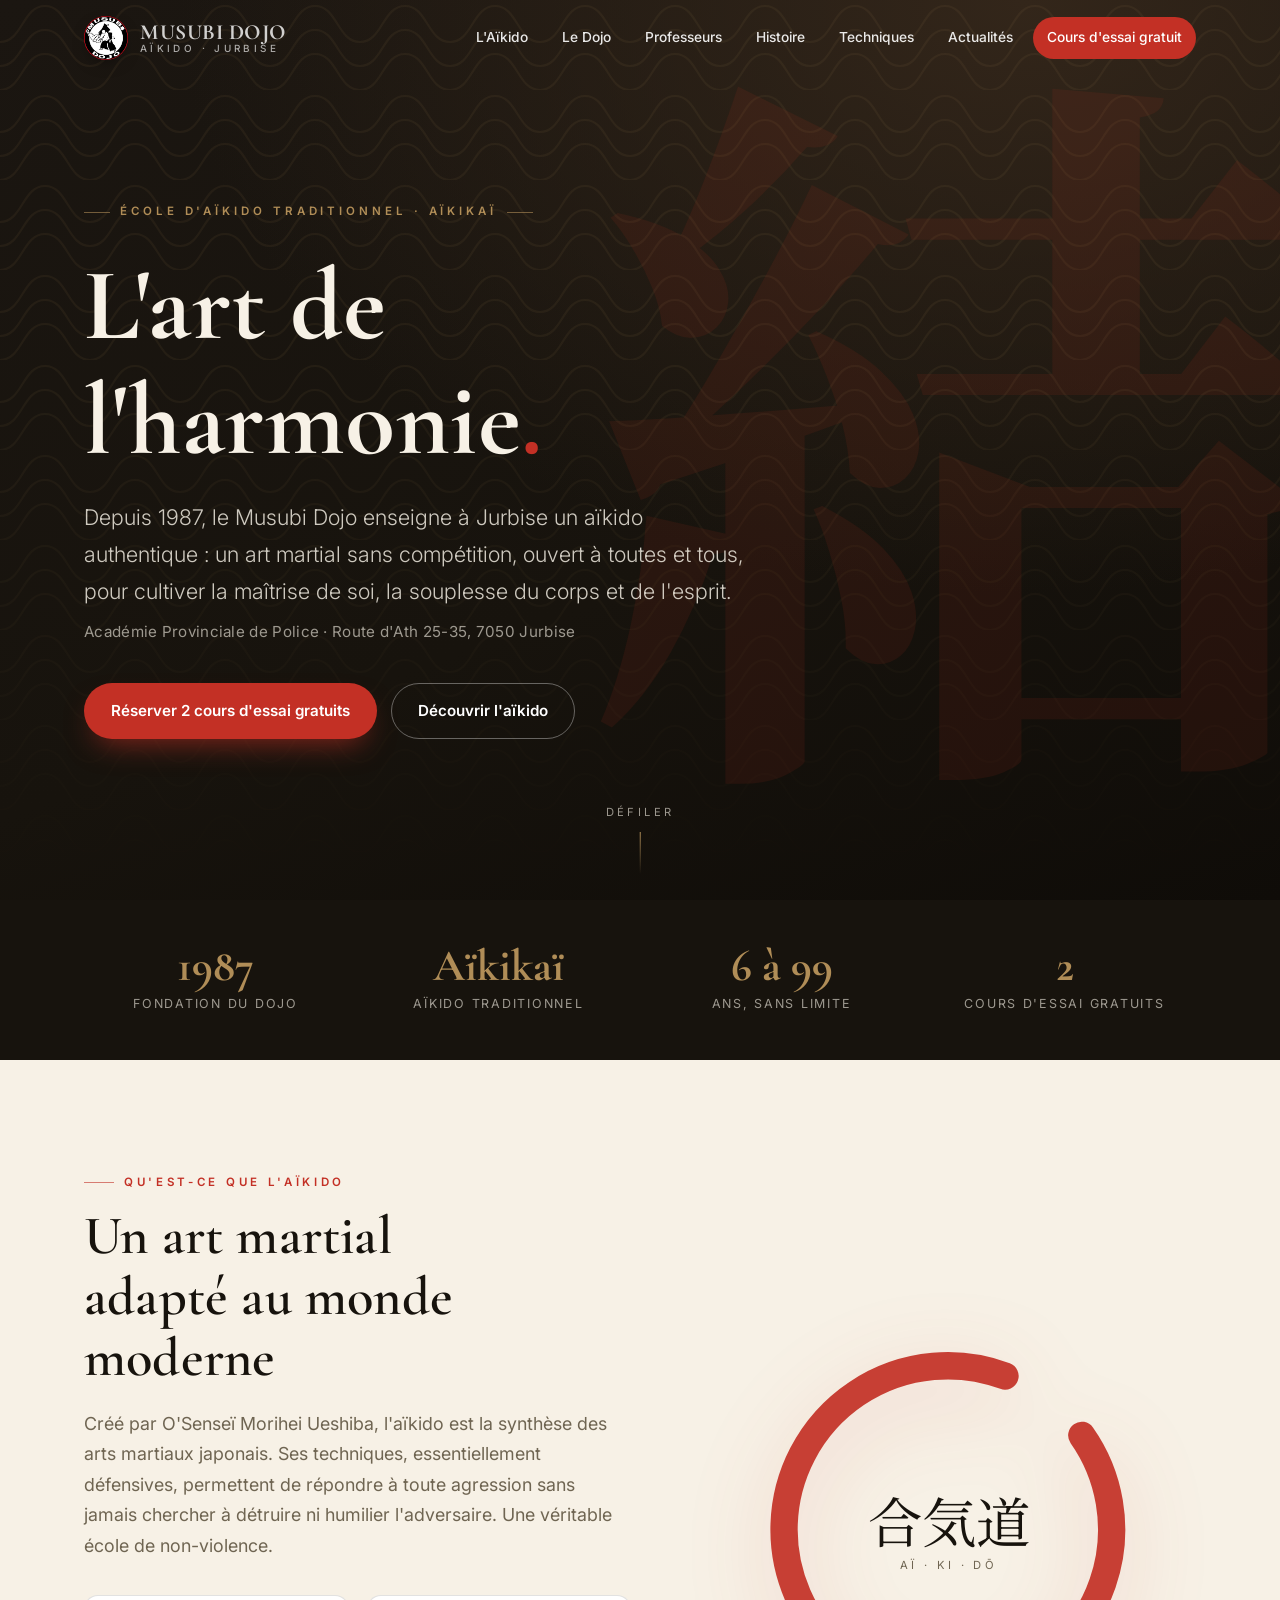
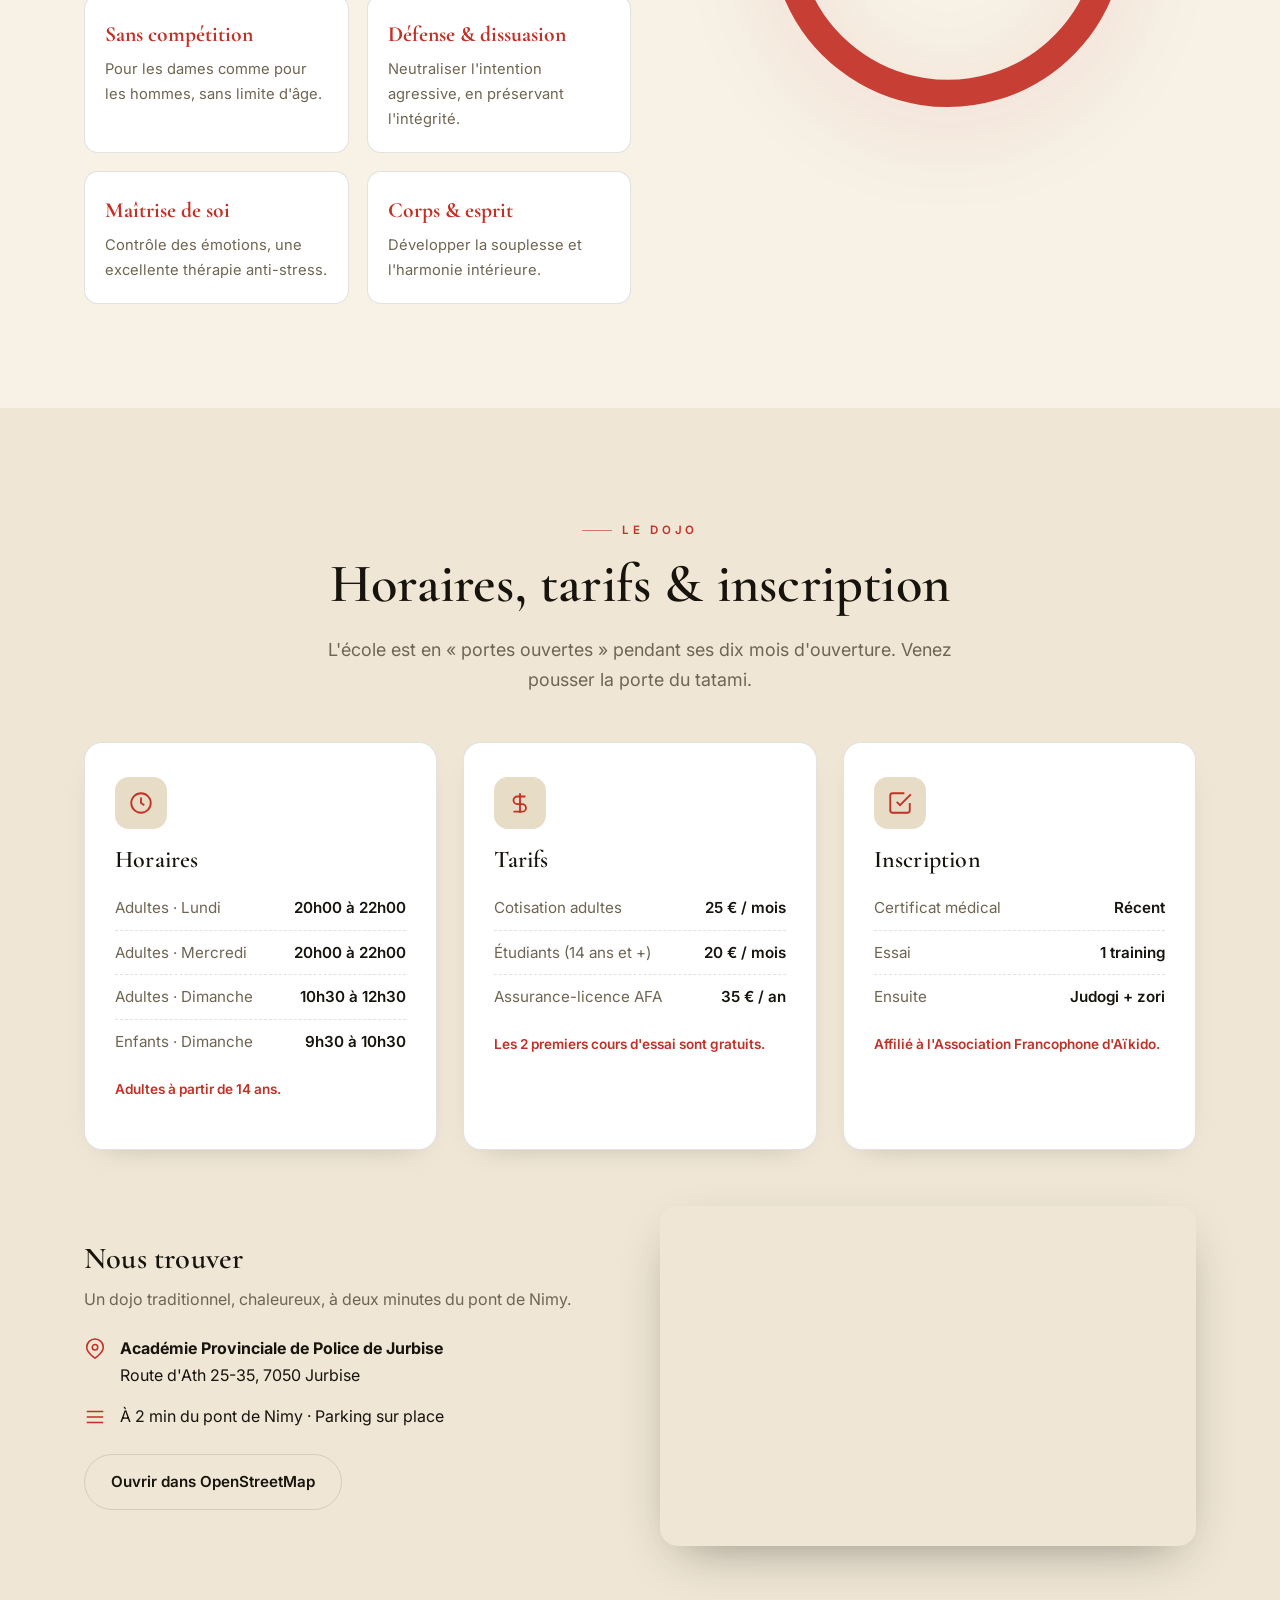
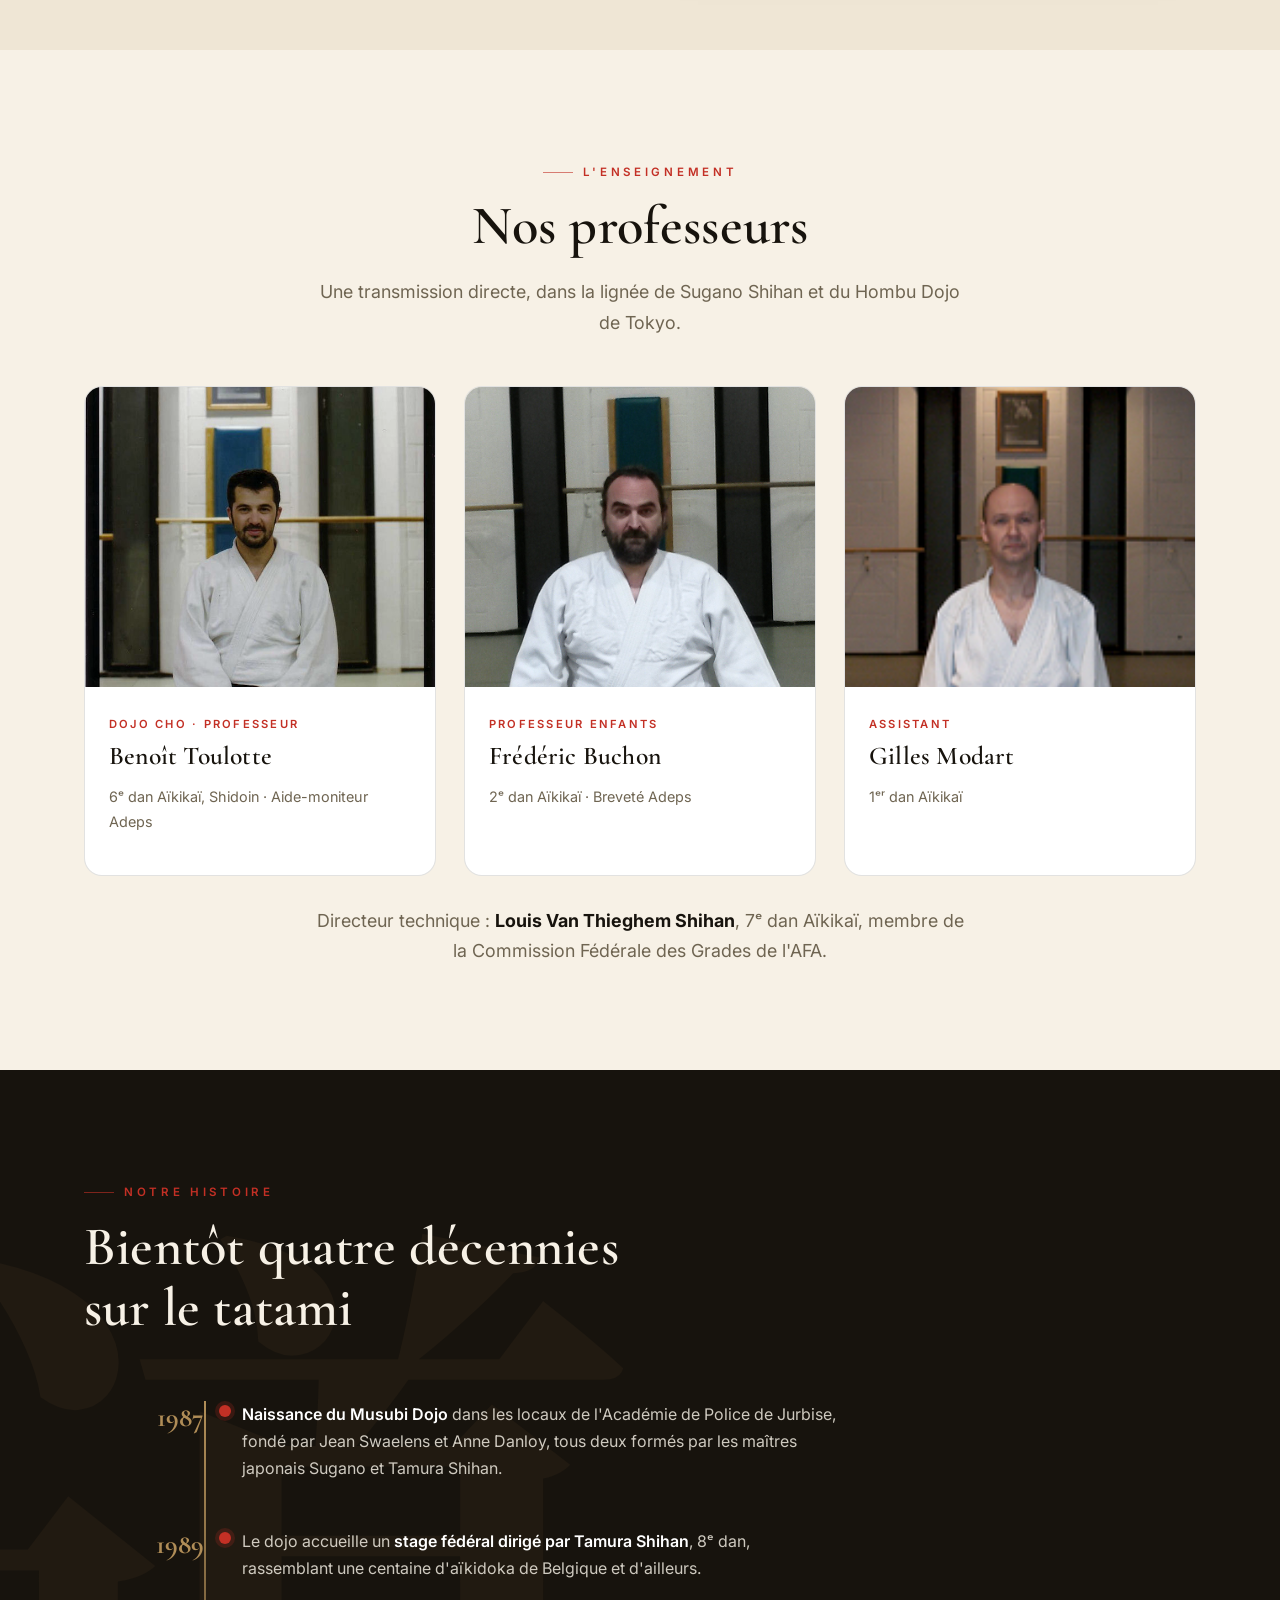
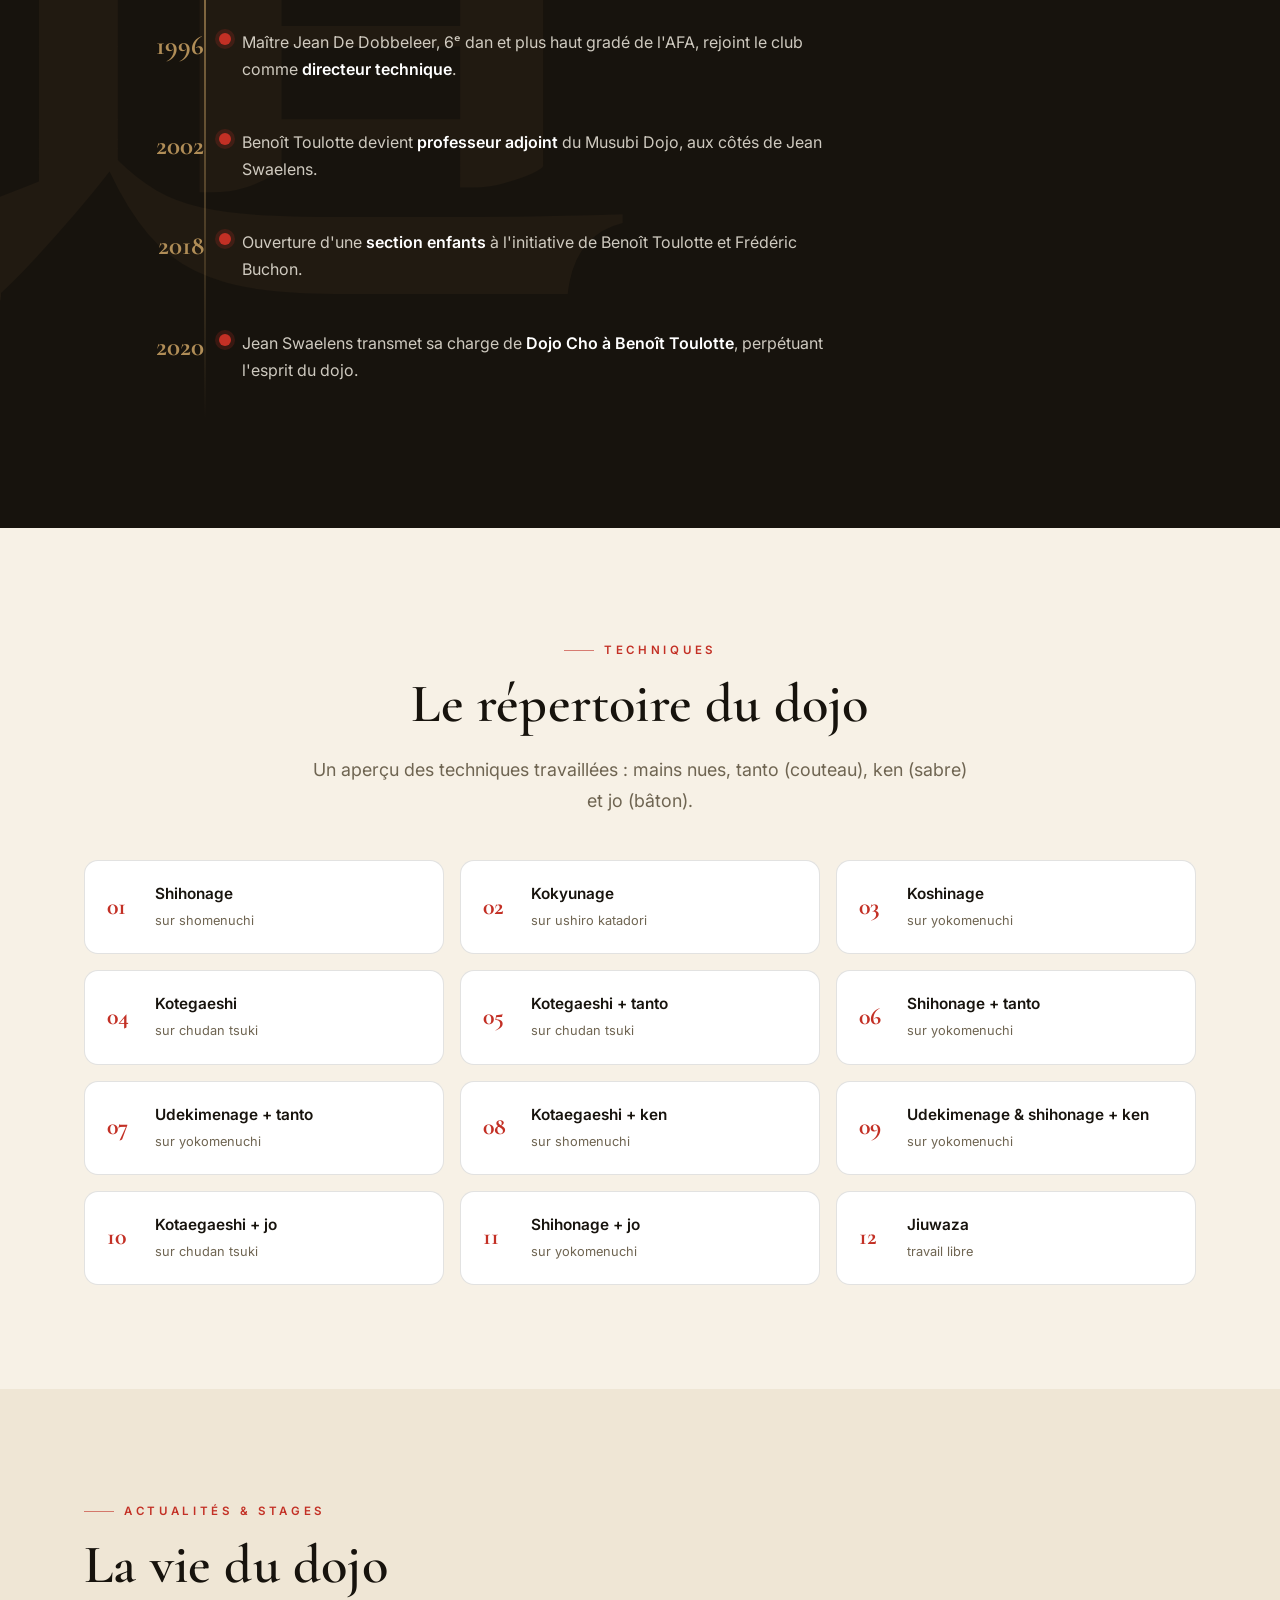
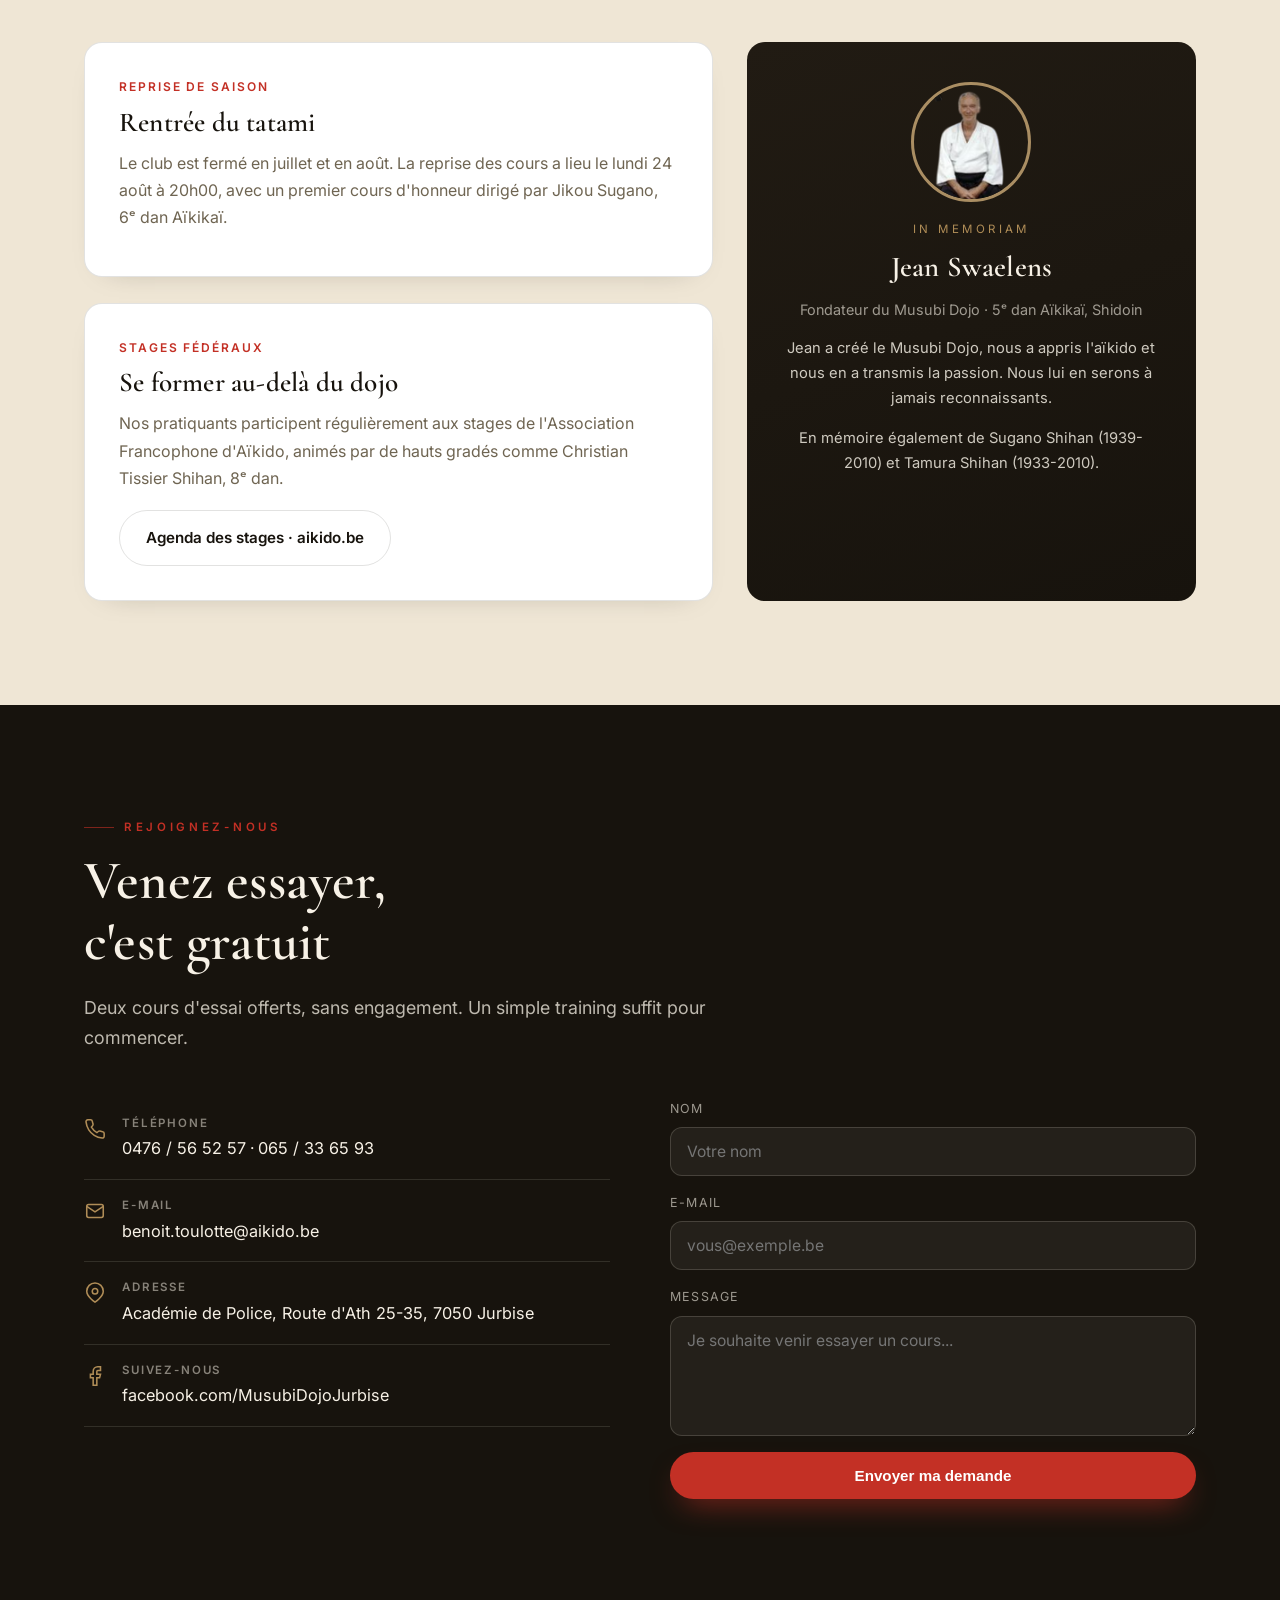
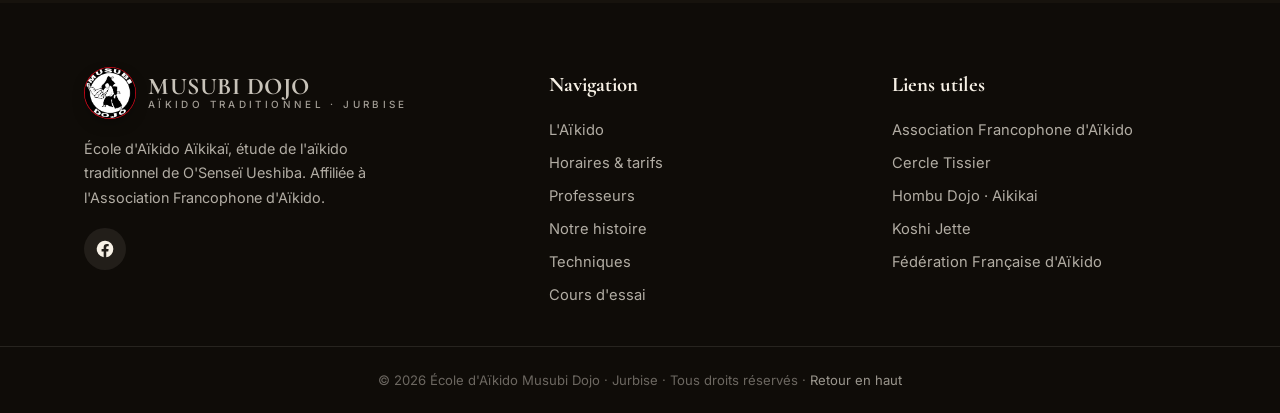
==== commit 5f1c80bf: "Remonte le cadrage des portraits des professeurs sur le visage Co-authored-by: Copilot <223556219+Co" ====
--- a/index.html
+++ b/index.html
@@ -471,7 +471,7 @@
     </div>
     <div class="teachers">
       <div class="teacher reveal">
-        <div class="ph"><img src="images/Enseignant_B.T.jpg" alt="Benoît Toulotte"/></div>
+        <div class="ph"><img src="images/Enseignant_B.T.jpg" alt="Benoît Toulotte" style="object-position:50% 38%"/></div>
         <div class="body">
           <span class="role">Dojo Cho · Professeur</span>
           <h3>Benoît Toulotte</h3>
@@ -479,7 +479,7 @@
         </div>
       </div>
       <div class="teacher reveal">
-        <div class="ph"><img src="images/Enseignant_F.B.png" alt="Frédéric Buchon"/></div>
+        <div class="ph"><img src="images/Enseignant_F.B.png" alt="Frédéric Buchon" style="object-position:50% 30%"/></div>
         <div class="body">
           <span class="role">Professeur enfants</span>
           <h3>Frédéric Buchon</h3>
@@ -487,7 +487,7 @@
         </div>
       </div>
       <div class="teacher reveal">
-        <div class="ph"><img src="images/Enseignant_G.M.png" alt="Gilles Modart"/></div>
+        <div class="ph"><img src="images/Enseignant_G.M.png" alt="Gilles Modart" style="object-position:50% 14%"/></div>
         <div class="body">
           <span class="role">Assistant</span>
           <h3>Gilles Modart</h3>
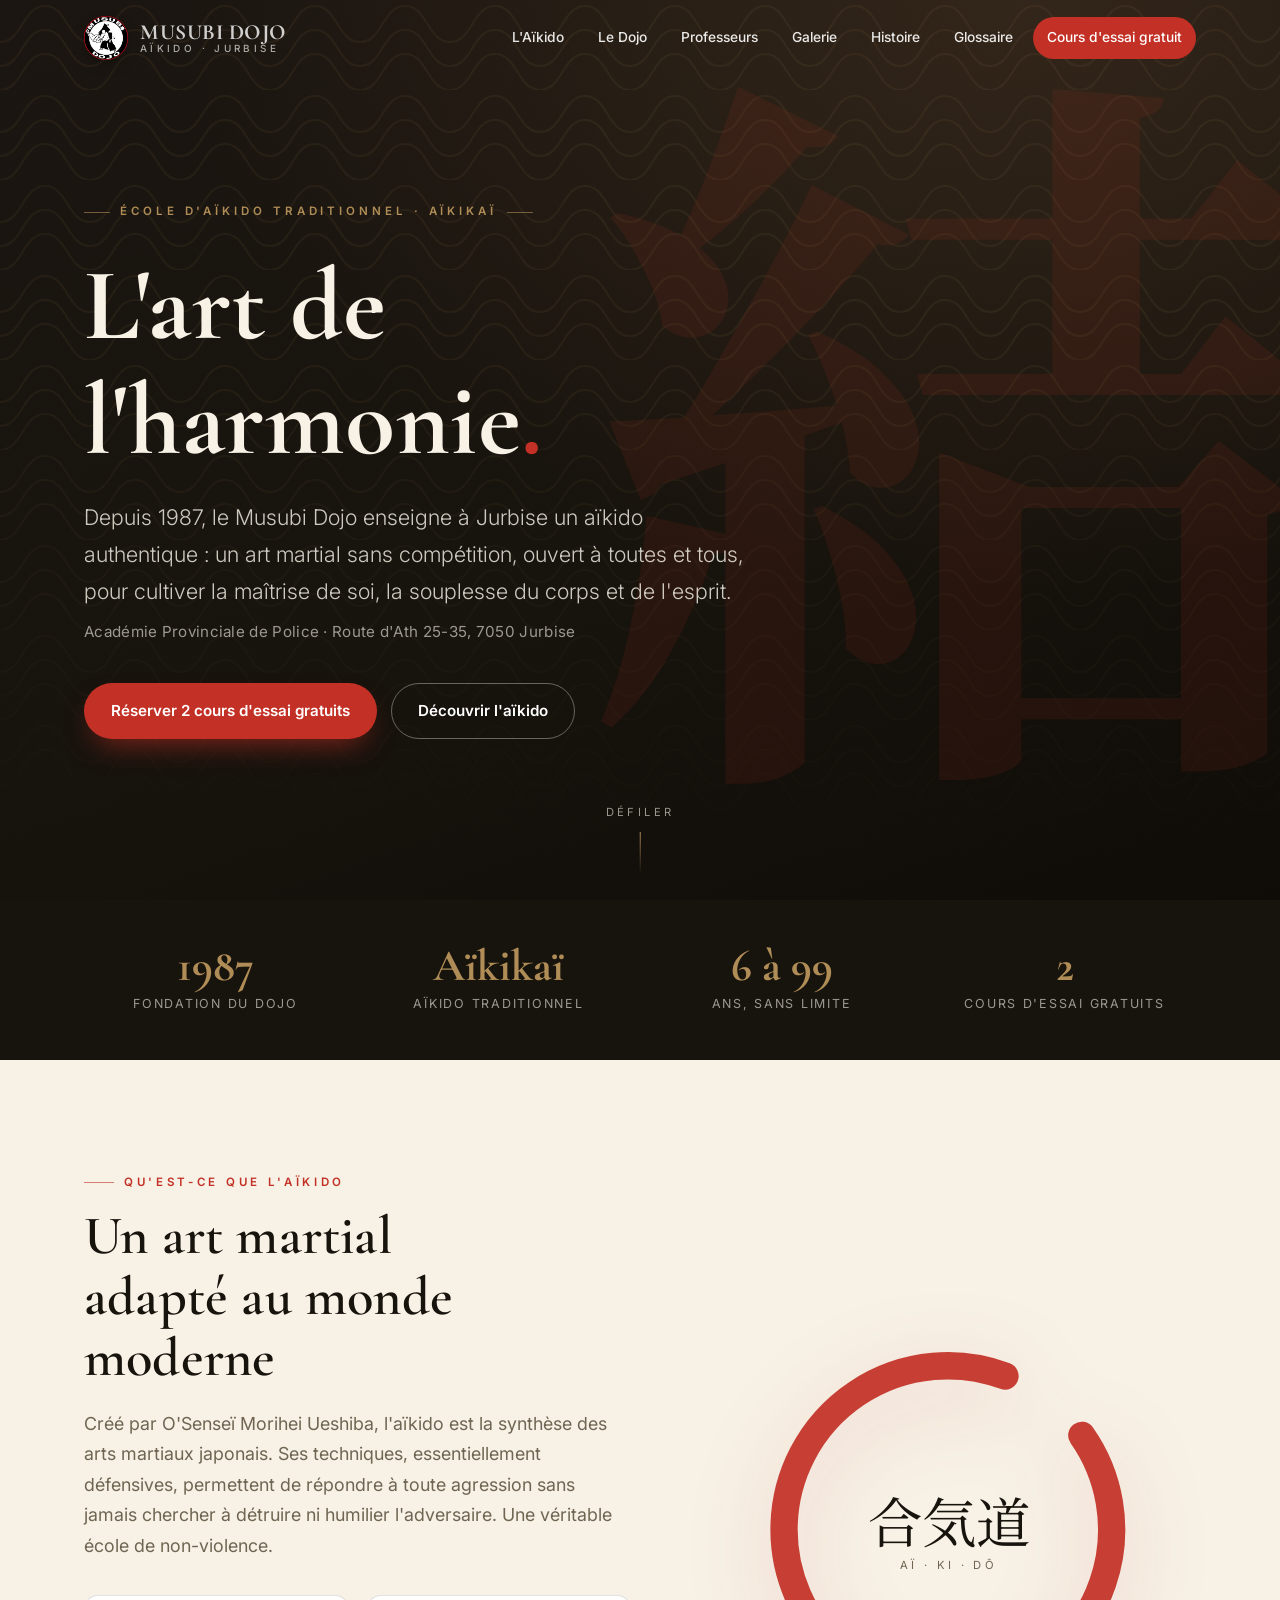
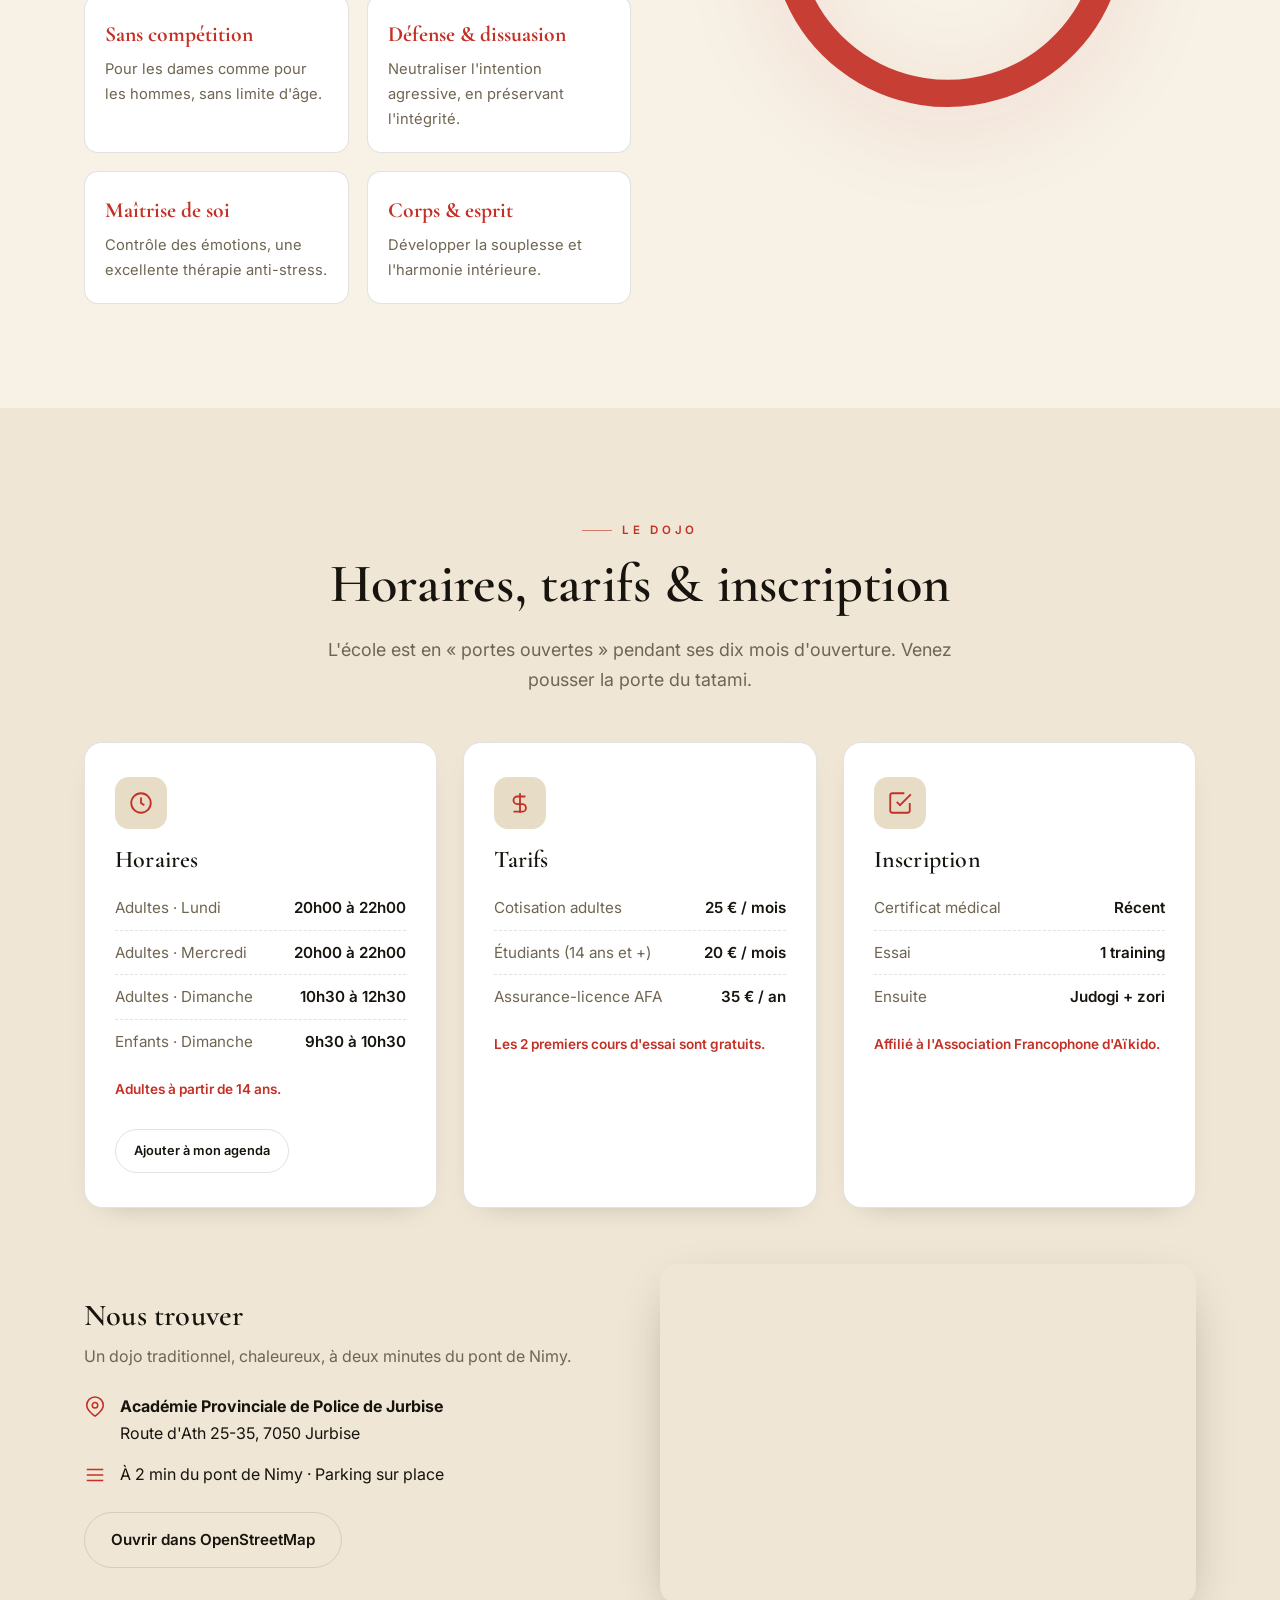
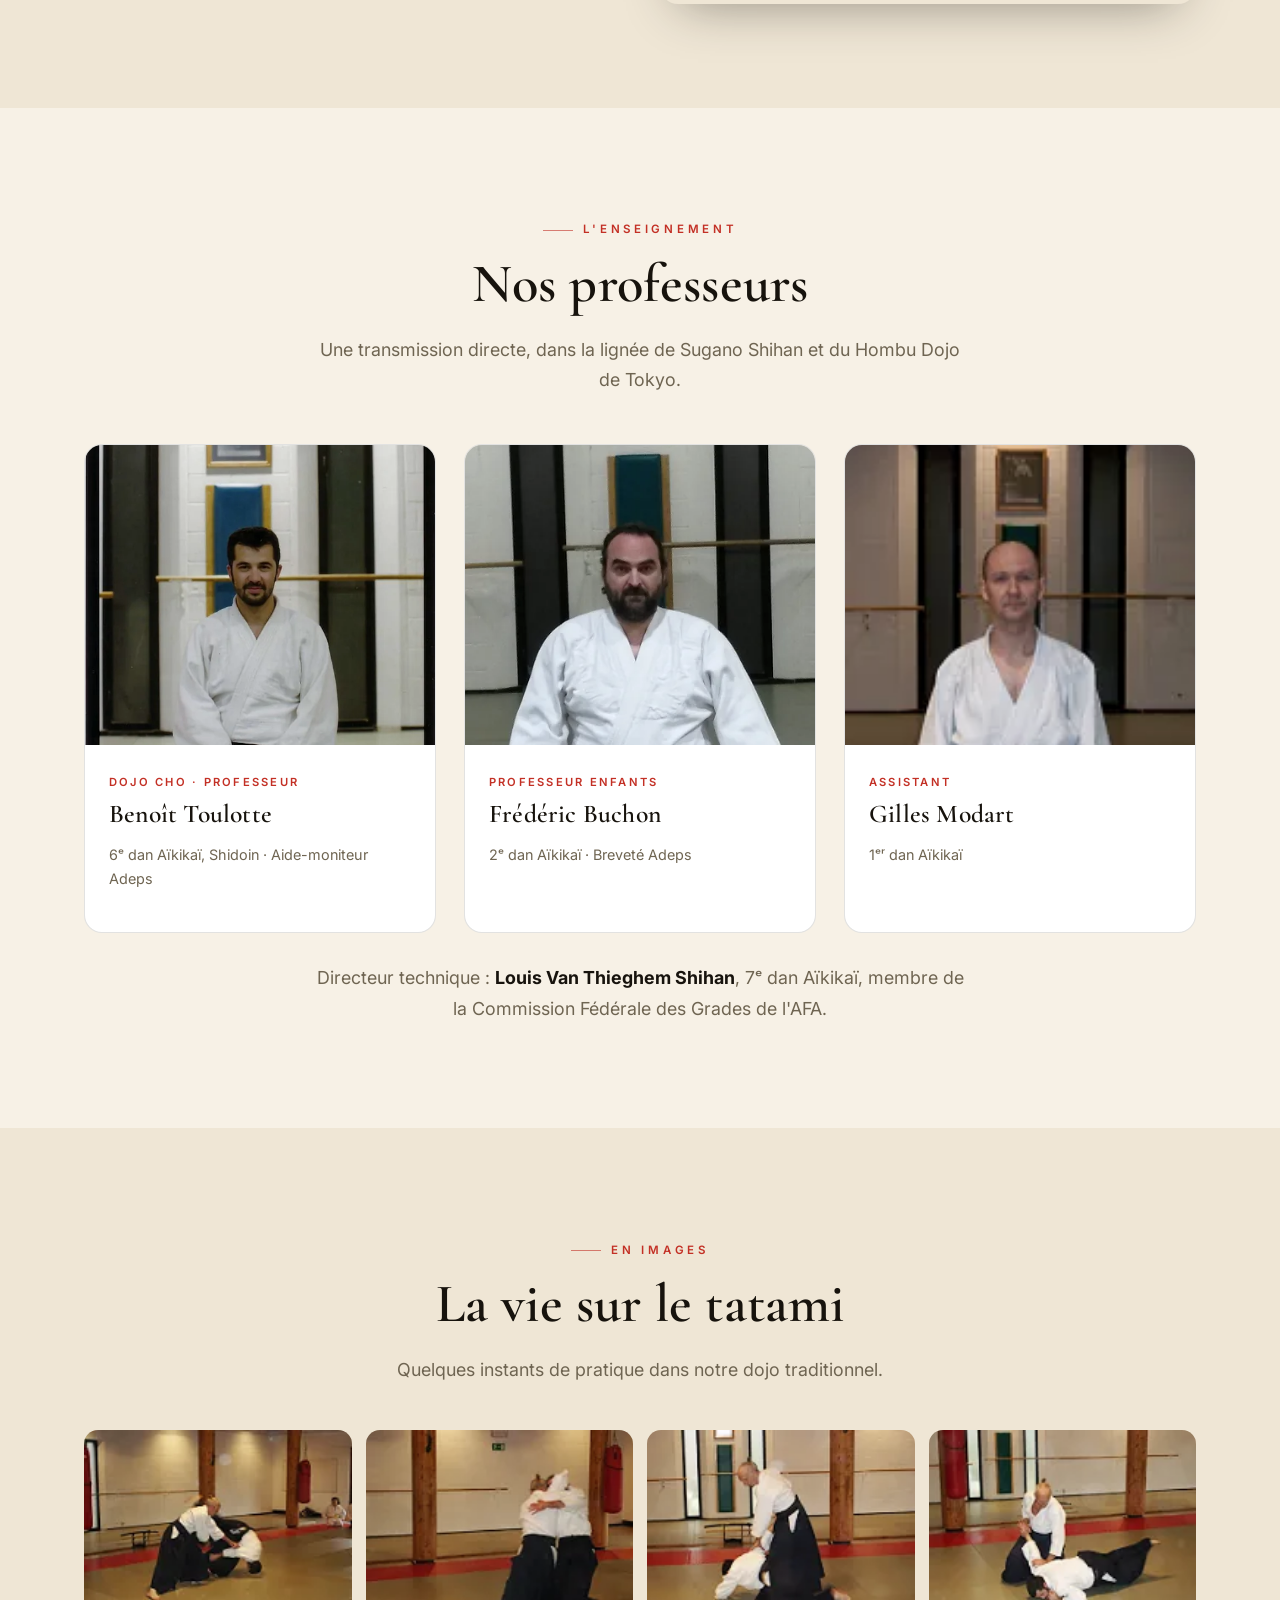
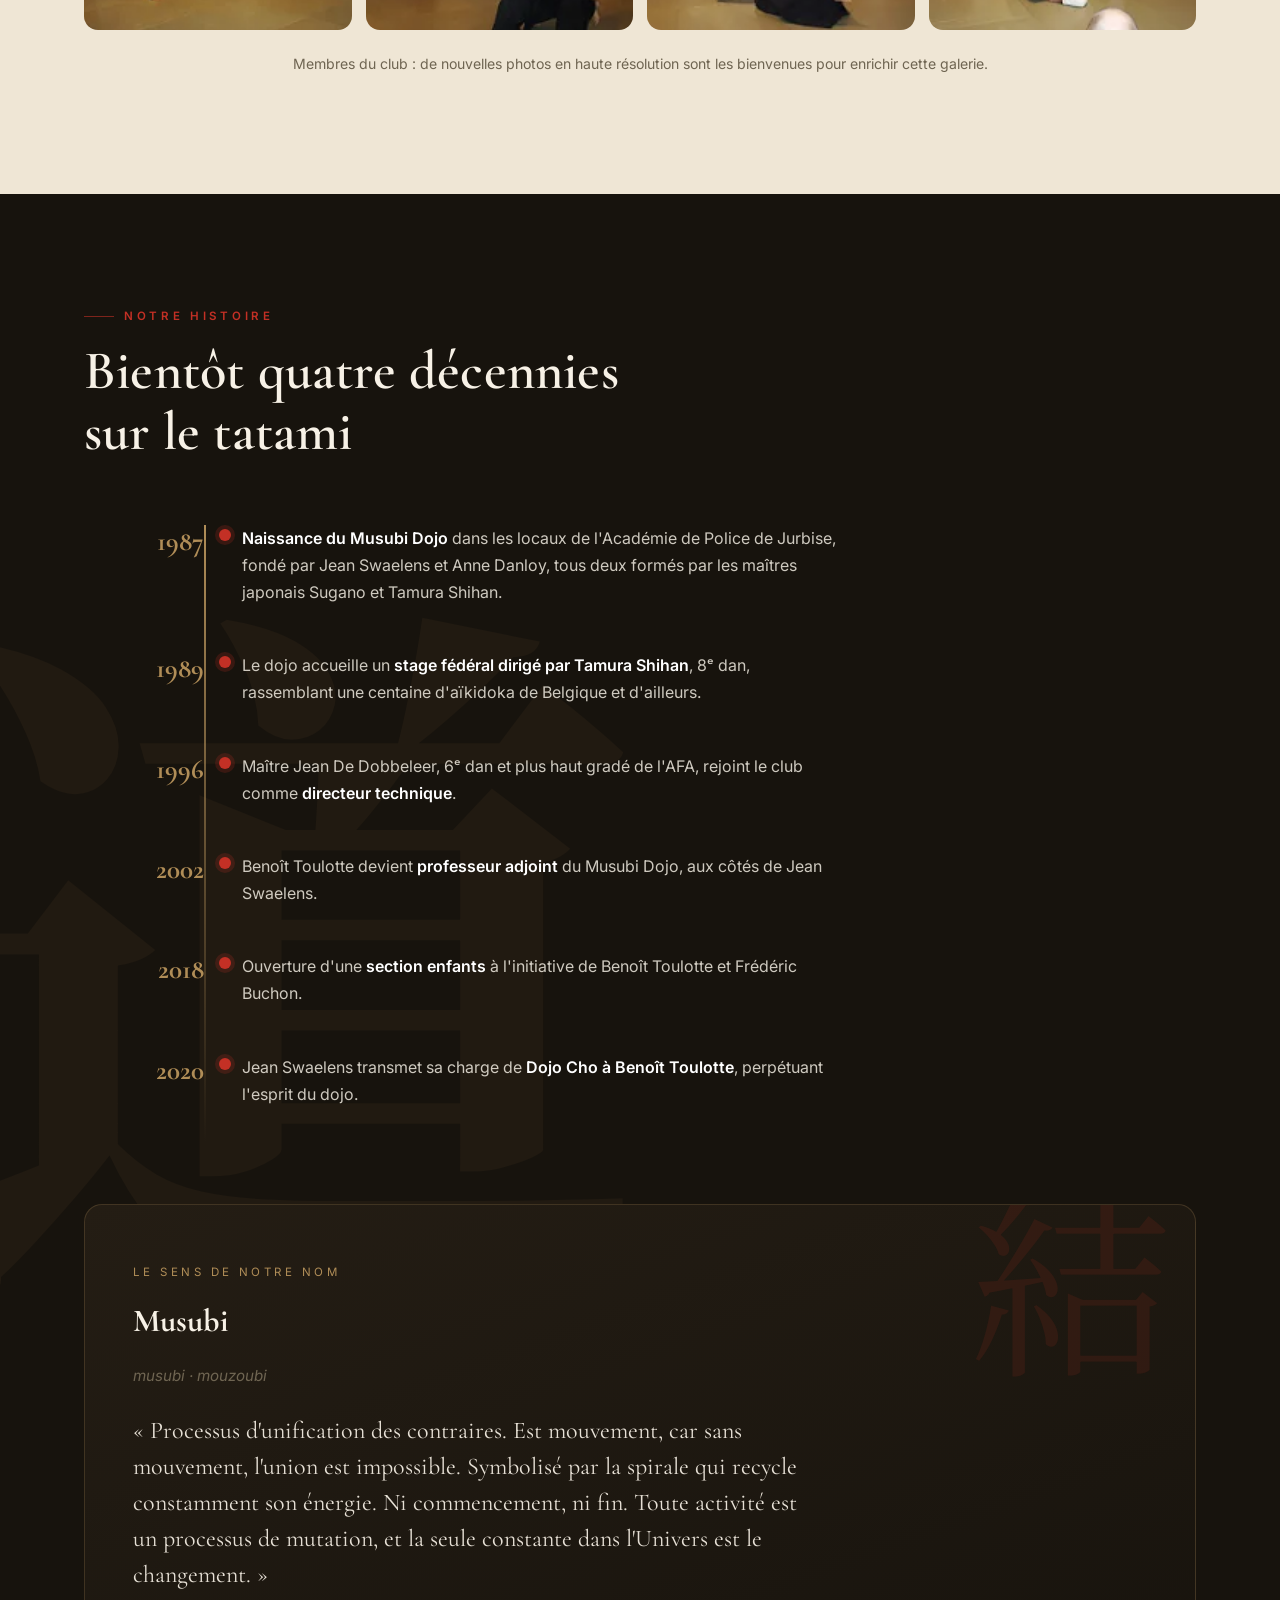
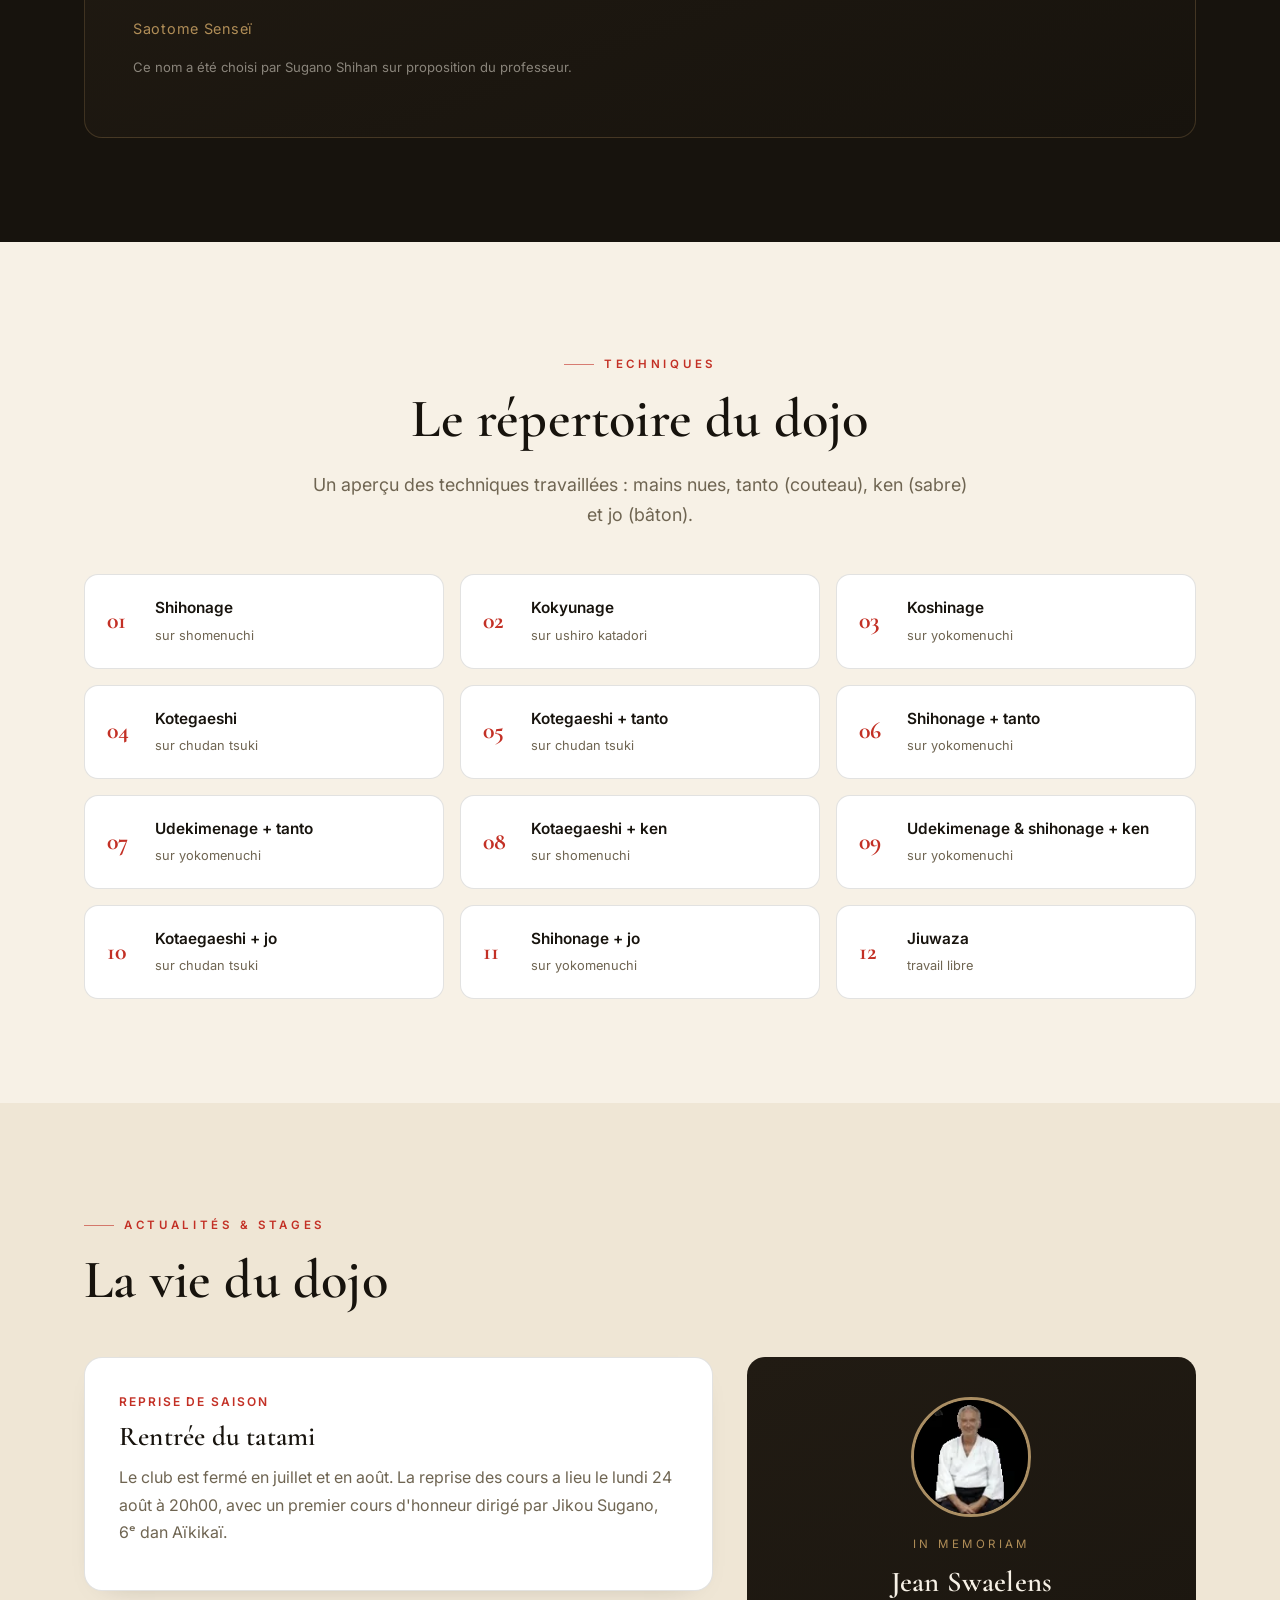
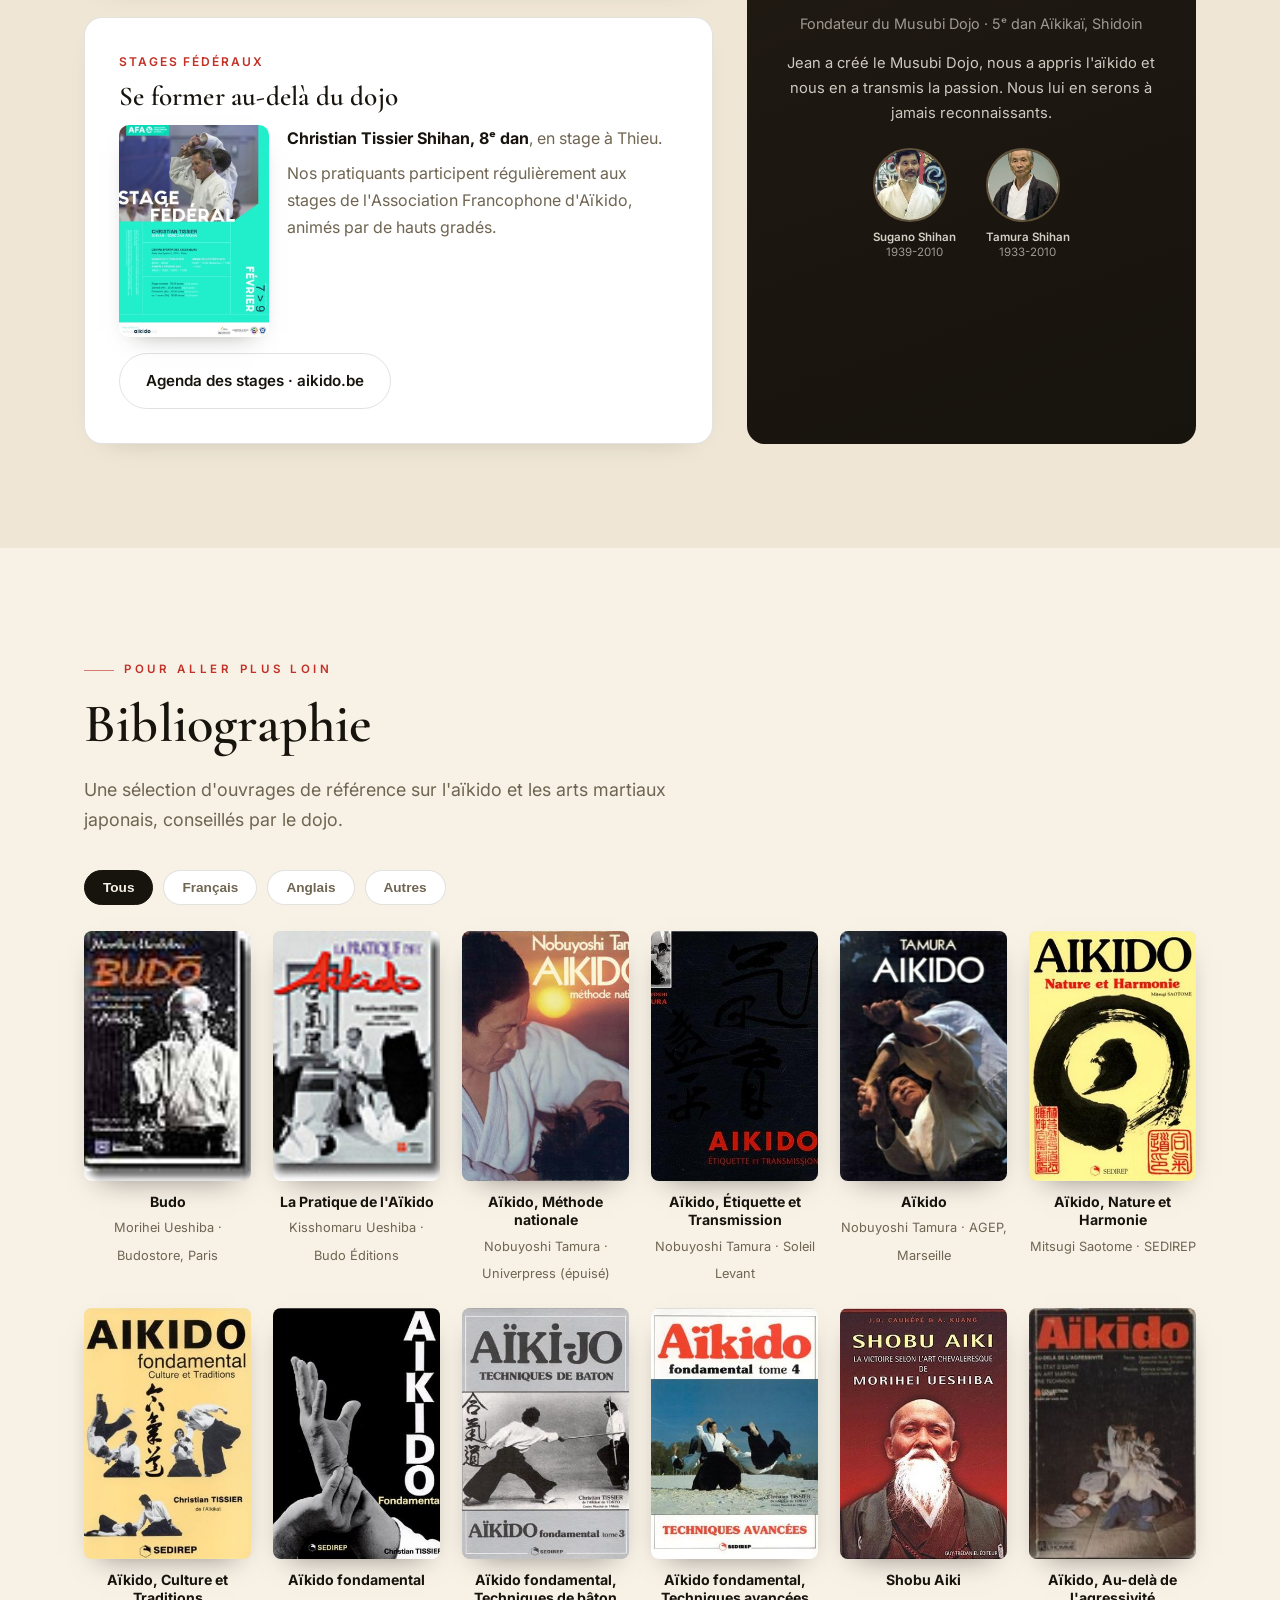
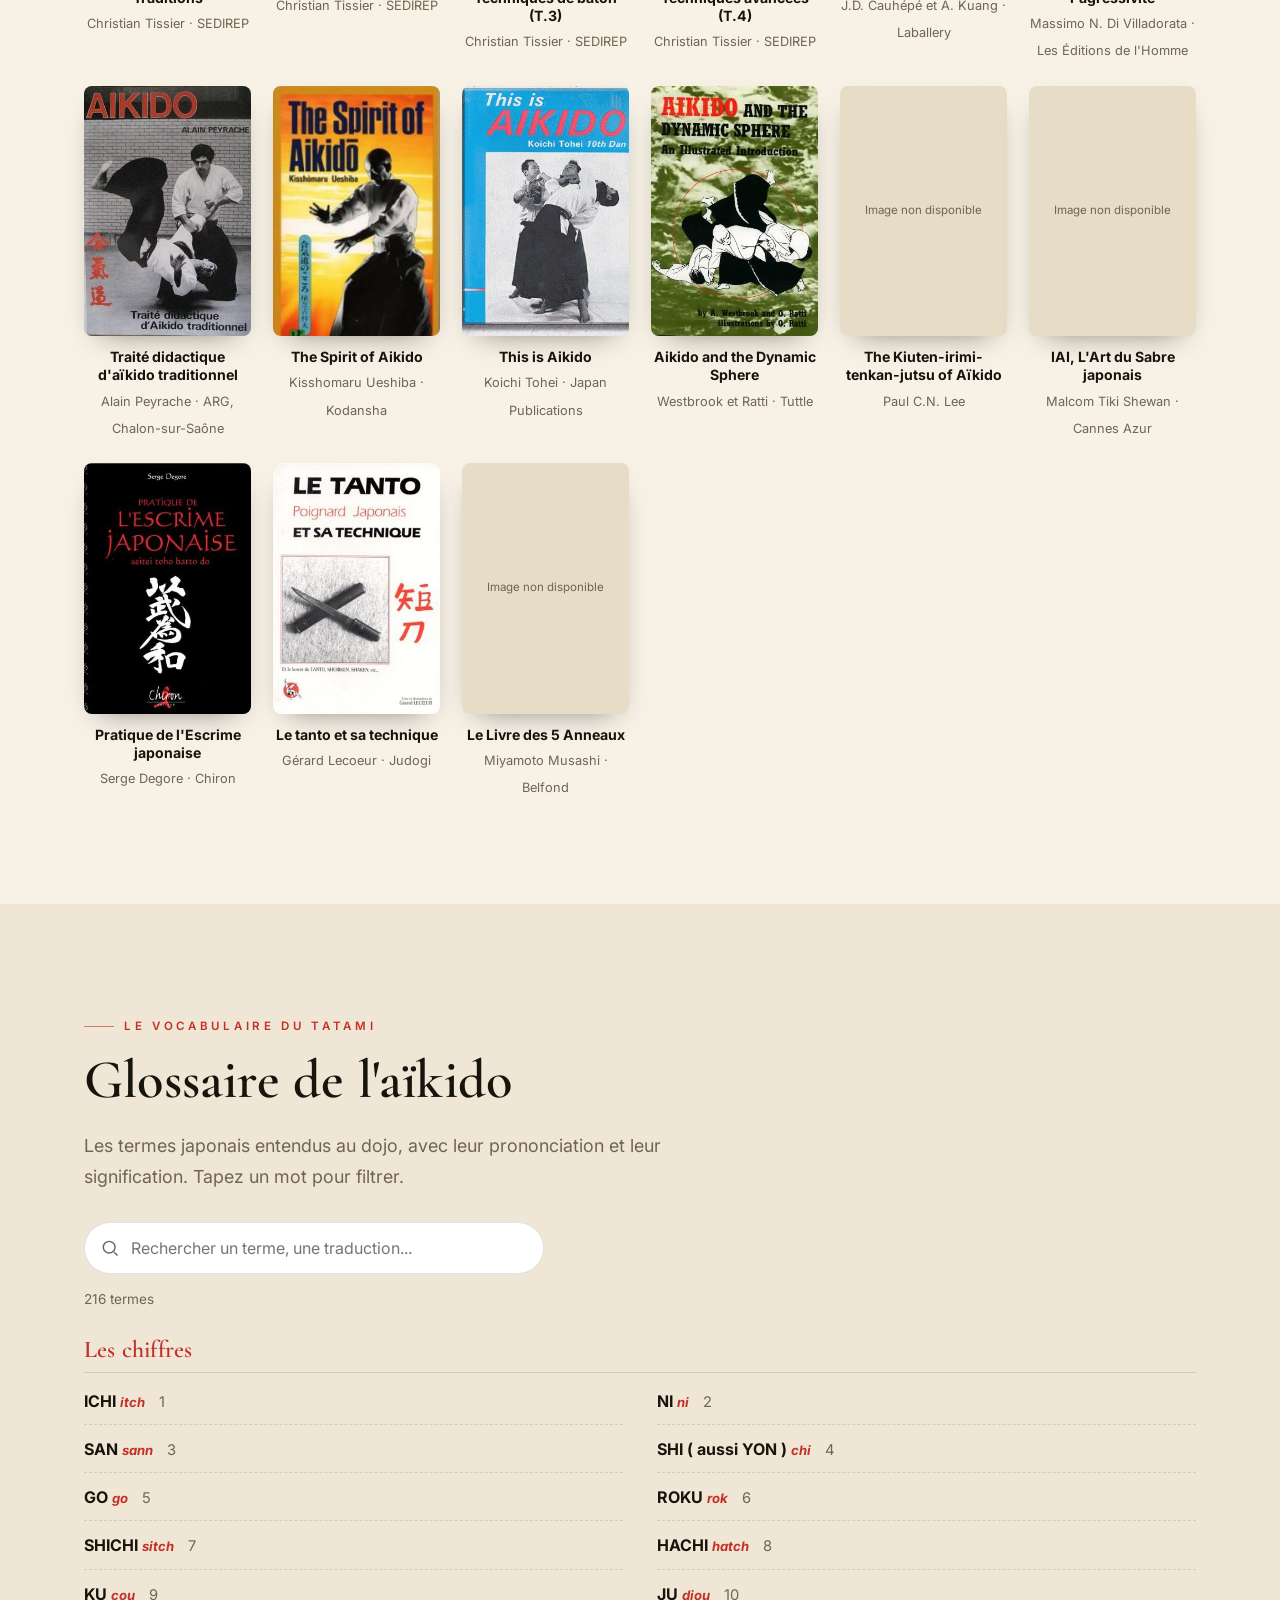
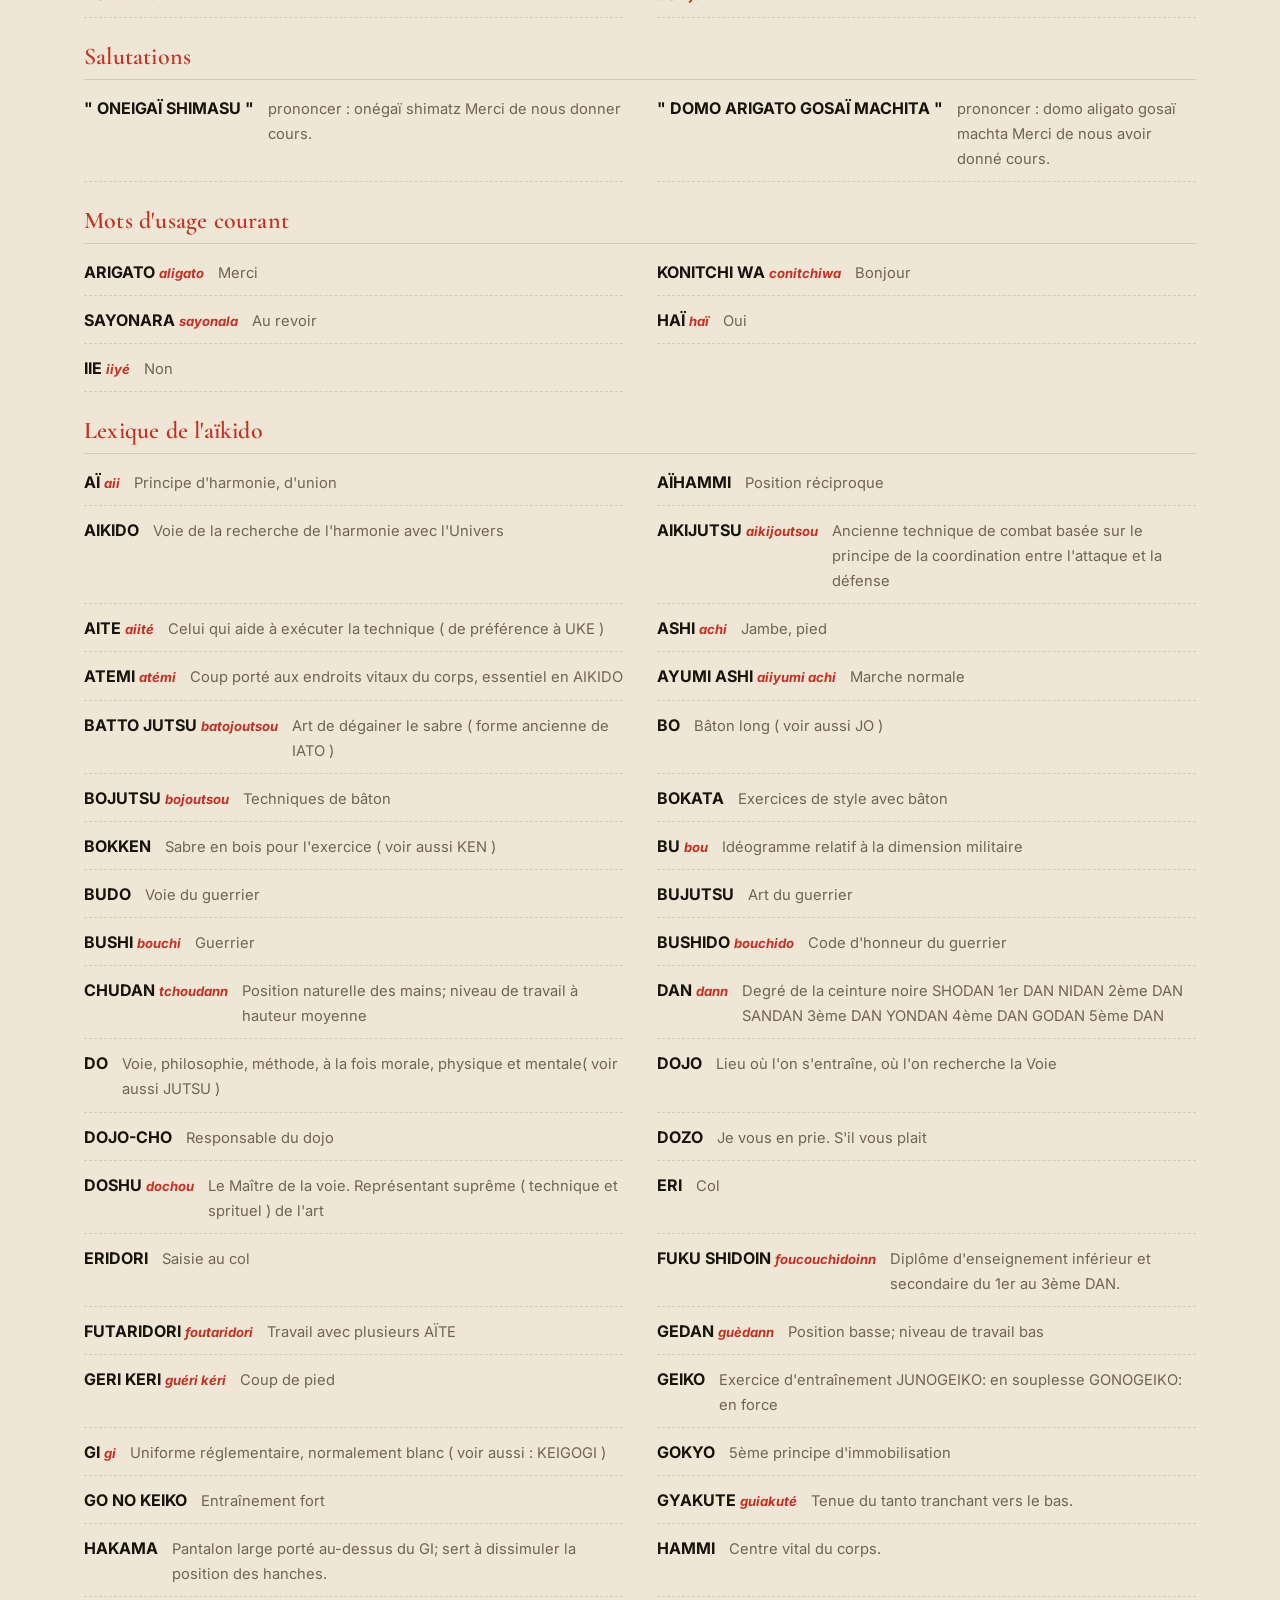
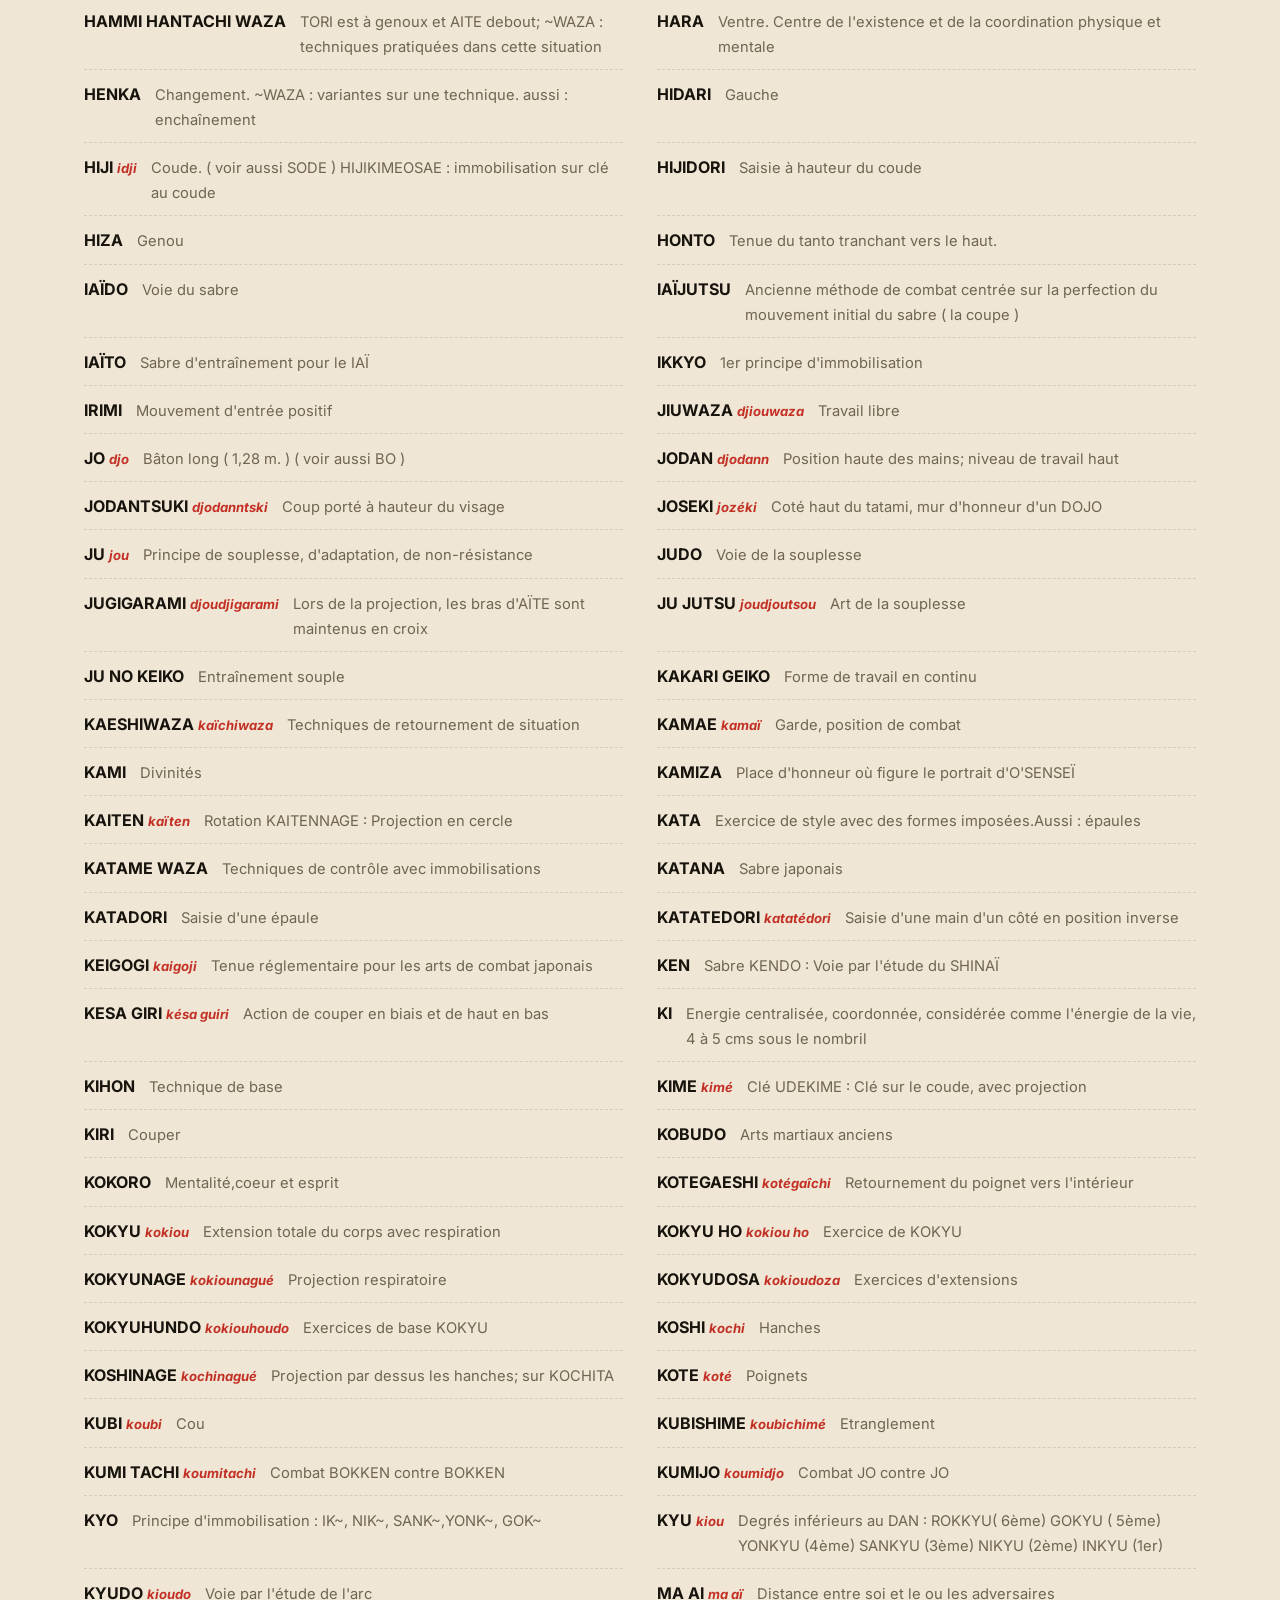
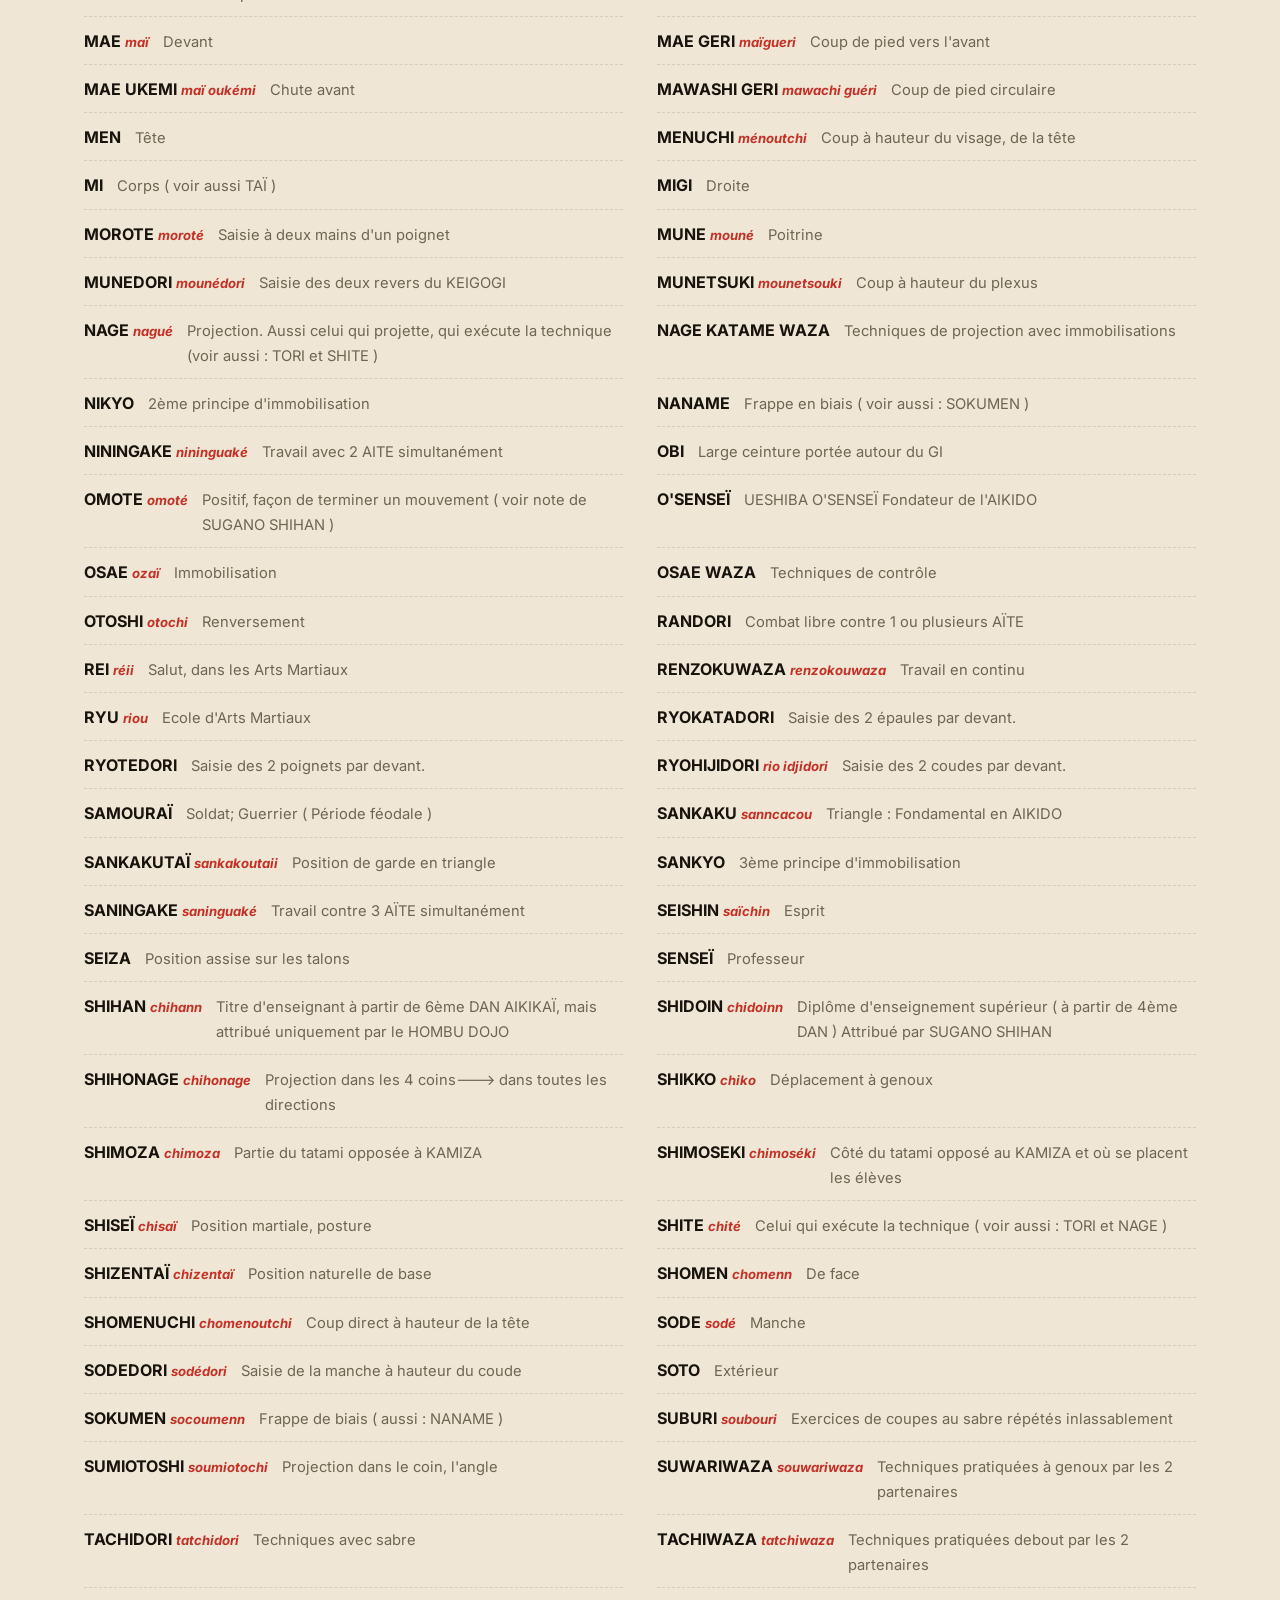
==== commit 34fe7161: "Ajoute galerie, glossaire, bibliographie, FAQ, formulaire fonctionnel, partage social et optimisatio" ====
--- a/index.html
+++ b/index.html
@@ -9,7 +9,47 @@
 <meta property="og:title" content="Musubi Dojo Jurbise · École d'Aïkido"/>
 <meta property="og:description" content="Aïkido traditionnel à Jurbise depuis 1987. Deux cours d'essai gratuits."/>
 <meta property="og:type" content="website"/>
-<link rel="icon" type="image/png" href="images/logo.png"/>
+<meta property="og:url" content="https://sebplace.github.io/musubi-dojo-jurbise/"/>
+<meta property="og:image" content="https://sebplace.github.io/musubi-dojo-jurbise/images/og.png"/>
+<meta property="og:image:width" content="1200"/>
+<meta property="og:image:height" content="630"/>
+<meta property="og:locale" content="fr_BE"/>
+<meta property="og:site_name" content="Musubi Dojo Jurbise"/>
+<meta name="twitter:card" content="summary_large_image"/>
+<meta name="twitter:title" content="Musubi Dojo Jurbise · École d'Aïkido"/>
+<meta name="twitter:description" content="Aïkido traditionnel à Jurbise depuis 1987. Deux cours d'essai gratuits."/>
+<meta name="twitter:image" content="https://sebplace.github.io/musubi-dojo-jurbise/images/og.png"/>
+<meta name="theme-color" content="#17130d"/>
+<link rel="canonical" href="https://sebplace.github.io/musubi-dojo-jurbise/"/>
+<link rel="icon" href="images/favicon.ico" sizes="any"/>
+<link rel="icon" type="image/png" sizes="32x32" href="images/favicon-32.png"/>
+<link rel="icon" type="image/png" sizes="16x16" href="images/favicon-16.png"/>
+<link rel="apple-touch-icon" sizes="180x180" href="images/apple-touch-icon.png"/>
+<script type="application/ld+json">
+{
+  "@context":"https://schema.org",
+  "@type":"SportsClub",
+  "name":"École d'Aïkido Musubi Dojo Jurbise",
+  "alternateName":"Musubi Dojo",
+  "url":"https://sebplace.github.io/musubi-dojo-jurbise/",
+  "logo":"https://sebplace.github.io/musubi-dojo-jurbise/images/logo.png",
+  "image":"https://sebplace.github.io/musubi-dojo-jurbise/images/og.png",
+  "description":"École d'Aïkido traditionnel Aïkikaï à Jurbise, pour adultes et enfants, depuis 1987.",
+  "sport":"Aïkido",
+  "foundingDate":"1987",
+  "email":"benoit.toulotte@aikido.be",
+  "telephone":"+32476565257",
+  "priceRange":"€€",
+  "address":{"@type":"PostalAddress","streetAddress":"Route d'Ath 25-35","addressLocality":"Jurbise","postalCode":"7050","addressCountry":"BE"},
+  "geo":{"@type":"GeoCoordinates","latitude":50.50327,"longitude":3.93139},
+  "sameAs":["https://www.facebook.com/MusubiDojoJurbise/"],
+  "openingHoursSpecification":[
+    {"@type":"OpeningHoursSpecification","dayOfWeek":["Monday","Wednesday"],"opens":"20:00","closes":"22:00"},
+    {"@type":"OpeningHoursSpecification","dayOfWeek":"Sunday","opens":"10:30","closes":"12:30"},
+    {"@type":"OpeningHoursSpecification","dayOfWeek":"Sunday","opens":"09:30","closes":"10:30"}
+  ]
+}
+</script>
 <link rel="preconnect" href="https://fonts.googleapis.com"/>
 <link rel="preconnect" href="https://fonts.gstatic.com" crossorigin/>
 <link href="https://fonts.googleapis.com/css2?family=Cormorant+Garamond:wght@400;500;600;700&family=Inter:wght@300;400;500;600;700&family=Noto+Serif+JP:wght@500;700&display=swap" rel="stylesheet"/>
@@ -74,6 +114,7 @@
 .reveal.in{opacity:1;transform:none}
 @media (prefers-reduced-motion:reduce){.reveal{opacity:1;transform:none;transition:none}html{scroll-behavior:auto}}
 .no-js .reveal{opacity:1;transform:none}
+.no-js .faq-a{max-height:none}
 
 /* seigaiha wave motif as reusable bg */
 .waves{
@@ -318,10 +359,104 @@
   .hero-cta{flex-direction:column;align-items:stretch}
   .hero-cta .btn{justify-content:center}
 }
+/* ---------- skip link + focus ---------- */
+.skip{position:absolute;left:-999px;top:8px;z-index:100;background:var(--vermillion);color:#fff;padding:10px 16px;border-radius:8px}
+.skip:focus{left:8px}
+a:focus-visible,button:focus-visible,input:focus-visible,textarea:focus-visible,.vid:focus-visible,.gal-item:focus-visible,.faq-q:focus-visible{outline:3px solid var(--gold);outline-offset:3px;border-radius:6px}
+
+/* ---------- musubi quote ---------- */
+.musubi-quote{margin-top:56px;background:linear-gradient(160deg,#241d14,#17130d);border:1px solid rgba(176,141,87,.25);border-radius:var(--radius);padding:46px 48px;position:relative;overflow:hidden}
+.musubi-quote .mk{position:absolute;right:24px;top:-30px;font-family:'Noto Serif JP',serif;font-size:200px;color:rgba(195,48,37,.12);line-height:1}
+.musubi-quote .lbl{font-size:.72rem;letter-spacing:.3em;text-transform:uppercase;color:var(--gold);position:relative;z-index:2}
+.musubi-quote b.term{font-family:'Cormorant Garamond',serif;font-size:2rem;color:var(--paper);display:block;margin:6px 0 4px;position:relative;z-index:2}
+.musubi-quote .phon{color:var(--muted);font-style:italic;font-size:.95rem;margin-bottom:16px;position:relative;z-index:2}
+.musubi-quote p.q{font-family:'Cormorant Garamond',serif;font-size:1.5rem;line-height:1.5;color:rgba(247,241,230,.92);position:relative;z-index:2;max-width:62ch}
+.musubi-quote .src{margin-top:16px;color:var(--gold);font-size:.9rem;letter-spacing:.05em;position:relative;z-index:2}
+.musubi-quote .nb{margin-top:8px;color:rgba(247,241,230,.5);font-size:.82rem;position:relative;z-index:2}
+
+/* ---------- memoriam masters ---------- */
+.mem-masters{display:flex;justify-content:center;gap:30px;margin-top:22px}
+.mem-masters figure{margin:0;text-align:center}
+.mem-masters img{width:74px;height:74px;border-radius:50%;object-fit:cover;border:2px solid rgba(176,141,87,.5);filter:grayscale(.3)}
+.mem-masters figcaption{font-size:.72rem;color:rgba(247,241,230,.6);margin-top:8px;line-height:1.3}
+.mem-masters figcaption b{color:rgba(247,241,230,.85);display:block;font-weight:600}
+
+/* ---------- gallery ---------- */
+.gallery-grid{display:grid;grid-template-columns:repeat(4,1fr);gap:14px;margin-top:44px}
+.gal-item{border:0;padding:0;cursor:pointer;border-radius:14px;overflow:hidden;aspect-ratio:4/3;background:var(--paper-3);position:relative}
+.gal-item img{width:100%;height:100%;object-fit:cover;transition:.5s;filter:grayscale(.15)}
+.gal-item:hover img{transform:scale(1.06);filter:none}
+.gal-item::after{content:"";position:absolute;inset:0;background:linear-gradient(transparent 60%,rgba(23,19,13,.35));opacity:0;transition:.3s}
+.gal-item:hover::after{opacity:1}
+.gal-note{text-align:center;color:var(--muted);font-size:.88rem;margin-top:22px}
+/* lightbox */
+.lb{position:fixed;inset:0;z-index:90;background:rgba(15,12,8,.92);display:none;align-items:center;justify-content:center;padding:30px}
+.lb.open{display:flex}
+.lb img{max-width:92vw;max-height:86vh;border-radius:8px;box-shadow:0 30px 80px -20px #000}
+.lb button{position:absolute;background:rgba(247,241,230,.1);border:0;color:#fff;width:52px;height:52px;border-radius:50%;font-size:1.5rem;cursor:pointer;transition:.25s}
+.lb button:hover{background:var(--vermillion)}
+.lb .lb-close{top:24px;right:24px}
+.lb .lb-prev{left:24px;top:50%;transform:translateY(-50%)}
+.lb .lb-next{right:24px;top:50%;transform:translateY(-50%)}
+
+/* ---------- stages ---------- */
+.stage-feat{display:grid;grid-template-columns:200px 1fr;gap:26px;align-items:center;background:#fff;border:1px solid var(--line);border-radius:var(--radius);padding:24px;margin-top:14px}
+.stage-feat img{width:100%;border-radius:12px;box-shadow:0 10px 24px -16px rgba(23,19,13,.5)}
+.stage-feat h4{font-family:'Cormorant Garamond',serif;font-size:1.5rem;margin:0 0 6px}
+.stage-feat p{margin:0 0 6px;color:var(--muted);font-size:.95rem}
+
+/* ---------- bibliographie ---------- */
+.biblio-tabs{display:flex;gap:10px;margin-top:34px;flex-wrap:wrap}
+.biblio-tab{padding:9px 18px;border-radius:999px;border:1.5px solid var(--line);background:#fff;cursor:pointer;font-weight:600;font-size:.85rem;color:var(--muted);transition:.25s}
+.biblio-tab.active{background:var(--ink);color:var(--paper);border-color:var(--ink)}
+.biblio-grid{display:grid;grid-template-columns:repeat(auto-fill,minmax(150px,1fr));gap:22px;margin-top:26px}
+.book{text-align:center}
+.book .cover{aspect-ratio:2/3;border-radius:8px;overflow:hidden;box-shadow:0 12px 28px -16px rgba(23,19,13,.55);background:var(--paper-3);display:grid;place-items:center}
+.book .cover img{width:100%;height:100%;object-fit:cover}
+.book .cover.na{color:var(--muted);font-size:.72rem;padding:10px;text-align:center}
+.book b{display:block;font-size:.88rem;margin:12px 0 2px;line-height:1.3}
+.book span{font-size:.8rem;color:var(--muted)}
+.biblio-hidden{display:none}
+
+/* ---------- glossaire ---------- */
+.gloss-search{position:relative;max-width:460px;margin:30px 0 8px}
+.gloss-search input{width:100%;padding:15px 18px 15px 46px;border-radius:999px;border:1.5px solid var(--line);background:#fff;font-family:inherit;font-size:1rem}
+.gloss-search svg{position:absolute;left:16px;top:50%;transform:translateY(-50%);width:20px;height:20px;stroke:var(--muted)}
+.gloss-count{font-size:.85rem;color:var(--muted);margin-bottom:18px}
+.gloss-sec{margin-top:26px}
+.gloss-sec h3{font-family:'Cormorant Garamond',serif;font-size:1.5rem;color:var(--vermillion);border-bottom:1px solid var(--line);padding-bottom:8px;margin:0 0 6px}
+.gloss-list{display:grid;grid-template-columns:repeat(2,1fr);gap:2px 34px}
+.gloss-row{display:grid;grid-template-columns:auto 1fr;gap:14px;padding:9px 0;border-bottom:1px dashed var(--line);align-items:baseline}
+.gloss-row .gt{font-weight:700;color:var(--ink);white-space:nowrap}
+.gloss-row .gp{font-style:italic;color:var(--vermillion);font-size:.82rem}
+.gloss-row .gd{color:var(--muted);font-size:.92rem}
+.gloss-empty{color:var(--muted);padding:20px 0}
+
+/* ---------- faq ---------- */
+.faq{max-width:820px;margin:44px auto 0}
+.faq-item{border-bottom:1px solid var(--line)}
+.faq-q{width:100%;text-align:left;background:none;border:0;cursor:pointer;padding:22px 40px 22px 0;font-family:'Cormorant Garamond',serif;font-size:1.35rem;color:var(--ink);position:relative;font-weight:600}
+.faq-q::after{content:"+";position:absolute;right:6px;top:50%;transform:translateY(-50%);font-size:1.6rem;color:var(--vermillion);transition:.3s;font-family:'Inter'}
+.faq-item.open .faq-q::after{content:"−"}
+.faq-a{max-height:0;overflow:hidden;transition:max-height .35s ease}
+.faq-a p{margin:0 0 20px;color:var(--muted)}
+
+@media(max-width:960px){
+  .gallery-grid{grid-template-columns:repeat(3,1fr)}
+  .gloss-list{grid-template-columns:1fr}
+  .stage-feat{grid-template-columns:1fr}
+  .stage-feat img{max-width:220px}
+}
+@media(max-width:640px){
+  .gallery-grid{grid-template-columns:repeat(2,1fr)}
+  .musubi-quote{padding:32px 26px}
+  .musubi-quote p.q{font-size:1.25rem}
+}
 </style>
 </head>
 <body class="no-js">
 <script>document.body.classList.remove('no-js');</script>
+<a href="#aikido" class="skip">Aller au contenu</a>
 
 <header id="head">
   <div class="nav">
@@ -329,16 +464,16 @@
       <img src="images/logo.png" alt="Blason Musubi Dojo"/>
       <span style="line-height:1"><b>Musubi Dojo</b><span>Aïkido · Jurbise</span></span>
     </a>
-    <nav class="menu" id="menu">
+    <nav class="menu" id="menu" aria-label="Navigation principale">
       <a href="#aikido">L'Aïkido</a>
       <a href="#dojo">Le Dojo</a>
       <a href="#professeurs">Professeurs</a>
+      <a href="#galerie">Galerie</a>
       <a href="#histoire">Histoire</a>
-      <a href="#videos">Techniques</a>
-      <a href="#actualites">Actualités</a>
+      <a href="#glossaire">Glossaire</a>
       <a href="#contact" class="cta">Cours d'essai gratuit</a>
     </nav>
-    <button class="burger" id="burger" aria-label="Menu"><span></span><span></span><span></span></button>
+    <button class="burger" id="burger" aria-label="Ouvrir le menu" aria-expanded="false" aria-controls="menu"><span></span><span></span><span></span></button>
   </div>
 </header>
 
@@ -415,6 +550,7 @@
           <li><span>Enfants · Dimanche</span><b>9h30 à 10h30</b></li>
         </ul>
         <p class="note">Adultes à partir de 14 ans.</p>
+        <a href="musubi-horaires.ics" download class="btn btn-dark" style="margin-top:14px;font-size:.8rem;padding:10px 18px">Ajouter à mon agenda</a>
       </div>
 
       <div class="card reveal">
@@ -471,7 +607,7 @@
     </div>
     <div class="teachers">
       <div class="teacher reveal">
-        <div class="ph"><img src="images/Enseignant_B.T.jpg" alt="Benoît Toulotte" style="object-position:50% 38%"/></div>
+        <div class="ph"><picture><source srcset="images/Enseignant_B.T.webp" type="image/webp"><img src="images/Enseignant_B.T.jpg" alt="Portrait de Benoît Toulotte en seiza" loading="lazy" style="object-position:50% 38%"/></picture></div>
         <div class="body">
           <span class="role">Dojo Cho · Professeur</span>
           <h3>Benoît Toulotte</h3>
@@ -479,7 +615,7 @@
         </div>
       </div>
       <div class="teacher reveal">
-        <div class="ph"><img src="images/Enseignant_F.B.png" alt="Frédéric Buchon" style="object-position:50% 30%"/></div>
+        <div class="ph"><picture><source srcset="images/Enseignant_F.B.webp" type="image/webp"><img src="images/Enseignant_F.B.png" alt="Portrait de Frédéric Buchon en seiza" loading="lazy" style="object-position:50% 30%"/></picture></div>
         <div class="body">
           <span class="role">Professeur enfants</span>
           <h3>Frédéric Buchon</h3>
@@ -487,7 +623,7 @@
         </div>
       </div>
       <div class="teacher reveal">
-        <div class="ph"><img src="images/Enseignant_G.M.png" alt="Gilles Modart" style="object-position:50% 14%"/></div>
+        <div class="ph"><picture><source srcset="images/Enseignant_G.M.webp" type="image/webp"><img src="images/Enseignant_G.M.png" alt="Portrait de Gilles Modart en seiza" loading="lazy" style="object-position:50% 14%"/></picture></div>
         <div class="body">
           <span class="role">Assistant</span>
           <h3>Gilles Modart</h3>
@@ -496,6 +632,24 @@
       </div>
     </div>
     <p class="lead reveal" style="margin:30px auto 0;text-align:center">Directeur technique : <b style="color:var(--ink)">Louis Van Thieghem Shihan</b>, 7ᵉ dan Aïkikaï, membre de la Commission Fédérale des Grades de l'AFA.</p>
+  </div>
+</section>
+
+<!-- ===================== GALERIE ===================== -->
+<section class="section dojo waves" id="galerie">
+  <div class="wrap">
+    <div class="reveal" style="text-align:center">
+      <p class="eyebrow" style="justify-content:center">En images</p>
+      <h2 class="h-sec">La vie sur le tatami</h2>
+      <p class="lead" style="margin:0 auto">Quelques instants de pratique dans notre dojo traditionnel.</p>
+    </div>
+    <div class="gallery-grid">
+      <button class="gal-item reveal" data-full="images/gallerie1.png" aria-label="Agrandir la photo de pratique 1"><picture><source srcset="images/gallerie1.webp" type="image/webp"><img src="images/gallerie1.png" alt="Pratique de l'aïkido au Musubi Dojo" loading="lazy"></picture></button>
+      <button class="gal-item reveal" data-full="images/gallerie2.png" aria-label="Agrandir la photo de pratique 2"><picture><source srcset="images/gallerie2.webp" type="image/webp"><img src="images/gallerie2.png" alt="Technique d'aïkido en cours" loading="lazy"></picture></button>
+      <button class="gal-item reveal" data-full="images/gallerie3.png" aria-label="Agrandir la photo de pratique 3"><picture><source srcset="images/gallerie3.webp" type="image/webp"><img src="images/gallerie3.png" alt="Aïkidoka à l'entraînement" loading="lazy"></picture></button>
+      <button class="gal-item reveal" data-full="images/gallerie4.png" aria-label="Agrandir la photo de pratique 4"><picture><source srcset="images/gallerie4.webp" type="image/webp"><img src="images/gallerie4.png" alt="Pratique de l'aïkido au dojo de Jurbise" loading="lazy"></picture></button>
+    </div>
+    <p class="gal-note reveal">Membres du club : de nouvelles photos en haute résolution sont les bienvenues pour enrichir cette galerie.</p>
   </div>
 </section>
 
@@ -514,6 +668,15 @@
       <div class="tl-item reveal"><div class="yr">2002</div><p>Benoît Toulotte devient <b>professeur adjoint</b> du Musubi Dojo, aux côtés de Jean Swaelens.</p></div>
       <div class="tl-item reveal"><div class="yr">2018</div><p>Ouverture d'une <b>section enfants</b> à l'initiative de Benoît Toulotte et Frédéric Buchon.</p></div>
       <div class="tl-item reveal"><div class="yr">2020</div><p>Jean Swaelens transmet sa charge de <b>Dojo Cho à Benoît Toulotte</b>, perpétuant l'esprit du dojo.</p></div>
+    </div>
+    <div class="musubi-quote reveal">
+      <span class="mk jp" aria-hidden="true">結</span>
+      <p class="lbl">Le sens de notre nom</p>
+      <b class="term">Musubi</b>
+      <p class="phon">musubi · mouzoubi</p>
+      <p class="q">« Processus d'unification des contraires. Est mouvement, car sans mouvement, l'union est impossible. Symbolisé par la spirale qui recycle constamment son énergie. Ni commencement, ni fin. Toute activité est un processus de mutation, et la seule constante dans l'Univers est le changement. »</p>
+      <p class="src">Saotome Senseï</p>
+      <p class="nb">Ce nom a été choisi par Sugano Shihan sur proposition du professeur.</p>
     </div>
   </div>
 </section>
@@ -560,18 +723,82 @@
         <div class="newscard reveal">
           <p class="date">Stages fédéraux</p>
           <h3>Se former au-delà du dojo</h3>
-          <p>Nos pratiquants participent régulièrement aux stages de l'Association Francophone d'Aïkido, animés par de hauts gradés comme Christian Tissier Shihan, 8ᵉ dan.</p>
-          <a href="https://www.aikido.be" target="_blank" rel="noopener" class="btn btn-dark" style="margin-top:8px">Agenda des stages · aikido.be</a>
+          <div style="display:flex;gap:18px;align-items:flex-start;flex-wrap:wrap">
+            <picture><source srcset="images/Stage_Thieu.webp" type="image/webp"><img src="images/Stage_Thieu.jpg" alt="Affiche du stage de Christian Tissier Shihan à Thieu" loading="lazy" style="width:150px;border-radius:10px;box-shadow:0 10px 24px -16px rgba(23,19,13,.5)"></picture>
+            <div style="flex:1;min-width:180px">
+              <p style="margin:0 0 8px"><b style="color:var(--ink)">Christian Tissier Shihan, 8ᵉ dan</b>, en stage à Thieu.</p>
+              <p style="margin:0">Nos pratiquants participent régulièrement aux stages de l'Association Francophone d'Aïkido, animés par de hauts gradés.</p>
+            </div>
+          </div>
+          <a href="https://www.aikido.be" target="_blank" rel="noopener" class="btn btn-dark" style="margin-top:16px">Agenda des stages · aikido.be</a>
         </div>
       </div>
       <div class="memoriam reveal">
-        <img class="mimg" src="images/Jean.png" alt="Jean Swaelens"/>
+        <picture><source srcset="images/Jean.webp" type="image/webp"><img class="mimg" src="images/Jean.png" alt="Jean Swaelens, fondateur du Musubi Dojo"/></picture>
         <p class="lbl">In Memoriam</p>
         <h3>Jean Swaelens</h3>
         <p class="yrs">Fondateur du Musubi Dojo · 5ᵉ dan Aïkikaï, Shidoin</p>
         <p>Jean a créé le Musubi Dojo, nous a appris l'aïkido et nous en a transmis la passion. Nous lui en serons à jamais reconnaissants.</p>
-        <p class="mem-others">En mémoire également de Sugano Shihan (1939-2010) et Tamura Shihan (1933-2010).</p>
-      </div>
+        <div class="mem-masters">
+          <figure><picture><source srcset="images/sugano.webp" type="image/webp"><img src="images/sugano.jpg" alt="Sugano Shihan" loading="lazy"></picture><figcaption><b>Sugano Shihan</b>1939-2010</figcaption></figure>
+          <figure><picture><source srcset="images/tamura.webp" type="image/webp"><img src="images/tamura.jpg" alt="Tamura Shihan" loading="lazy"></picture><figcaption><b>Tamura Shihan</b>1933-2010</figcaption></figure>
+        </div>
+      </div>
+    </div>
+  </div>
+</section>
+
+<!-- ===================== BIBLIOGRAPHIE ===================== -->
+<section class="section" id="bibliographie">
+  <div class="wrap">
+    <div class="reveal">
+      <p class="eyebrow">Pour aller plus loin</p>
+      <h2 class="h-sec">Bibliographie</h2>
+      <p class="lead">Une sélection d'ouvrages de référence sur l'aïkido et les arts martiaux japonais, conseillés par le dojo.</p>
+      <div class="biblio-tabs" role="tablist">
+        <button class="biblio-tab active" data-cat="all">Tous</button>
+        <button class="biblio-tab" data-cat="fr">Français</button>
+        <button class="biblio-tab" data-cat="en">Anglais</button>
+        <button class="biblio-tab" data-cat="autres">Autres</button>
+      </div>
+    </div>
+    <div class="biblio-grid reveal" id="biblio-grid"></div>
+  </div>
+</section>
+
+<!-- ===================== GLOSSAIRE ===================== -->
+<section class="section dojo waves" id="glossaire">
+  <div class="wrap">
+    <div class="reveal">
+      <p class="eyebrow">Le vocabulaire du tatami</p>
+      <h2 class="h-sec">Glossaire de l'aïkido</h2>
+      <p class="lead">Les termes japonais entendus au dojo, avec leur prononciation et leur signification. Tapez un mot pour filtrer.</p>
+      <div class="gloss-search">
+        <svg viewBox="0 0 24 24" fill="none" stroke-width="1.7"><circle cx="11" cy="11" r="7"/><path d="m21 21-4.3-4.3"/></svg>
+        <input type="search" id="gloss-input" placeholder="Rechercher un terme, une traduction..." aria-label="Rechercher dans le glossaire"/>
+      </div>
+      <p class="gloss-count" id="gloss-count"></p>
+    </div>
+    <div class="reveal" id="gloss-body"></div>
+    <p class="gal-note reveal" style="text-align:left;margin-top:26px">Vous pouvez aussi <a href="fichiers/Glossaire.xls" style="color:var(--vermillion);font-weight:600">télécharger le glossaire complet</a> (fichier Excel).</p>
+  </div>
+</section>
+
+<!-- ===================== FAQ ===================== -->
+<section class="section" id="faq">
+  <div class="wrap">
+    <div class="reveal" style="text-align:center">
+      <p class="eyebrow" style="justify-content:center">Première visite</p>
+      <h2 class="h-sec">Questions fréquentes</h2>
+    </div>
+    <div class="faq">
+      <div class="faq-item reveal"><button class="faq-q" aria-expanded="false">Faut-il être sportif ou souple pour commencer ?</button><div class="faq-a"><p>Non, absolument pas. L'aïkido se pratique à tout âge et à tout niveau de condition physique. La souplesse et l'aisance viennent naturellement avec la pratique régulière.</p></div></div>
+      <div class="faq-item reveal"><button class="faq-q" aria-expanded="false">Puis-je essayer avant de m'inscrire ?</button><div class="faq-a"><p>Oui. Les deux premiers cours sont entièrement gratuits et sans engagement. Venez simplement pousser la porte du dojo.</p></div></div>
+      <div class="faq-item reveal"><button class="faq-q" aria-expanded="false">Que dois-je apporter au premier cours ?</button><div class="faq-a"><p>Un simple training et une bouteille d'eau suffisent pour l'essai. Par la suite, une tenue de judo (judogi) et des sandales (zori) seront nécessaires.</p></div></div>
+      <div class="faq-item reveal"><button class="faq-q" aria-expanded="false">À partir de quel âge peut-on pratiquer ?</button><div class="faq-a"><p>Le cours enfants est accessible dès 6 ans, le dimanche matin. Le cours adultes accueille les pratiquants à partir de 14 ans.</p></div></div>
+      <div class="faq-item reveal"><button class="faq-q" aria-expanded="false">L'aïkido est-il dangereux ou violent ?</button><div class="faq-a"><p>Non. C'est un art martial défensif, sans compétition, animé par un esprit de non-violence. Les techniques neutralisent l'agression tout en respectant l'intégrité du partenaire.</p></div></div>
+      <div class="faq-item reveal"><button class="faq-q" aria-expanded="false">Combien coûte la pratique ?</button><div class="faq-a"><p>La cotisation est de 25 € par mois pour les adultes et 20 € par mois pour les étudiants (14 ans et plus), à laquelle s'ajoute l'assurance-licence fédérale de 35 € par an.</p></div></div>
+      <div class="faq-item reveal"><button class="faq-q" aria-expanded="false">Faut-il un certificat médical ?</button><div class="faq-a"><p>Oui, un certificat médical récent attestant de votre aptitude à la pratique est demandé pour vous inscrire.</p></div></div>
     </div>
   </div>
 </section>
@@ -603,13 +830,18 @@
           <div><b>Suivez-nous</b><a href="https://www.facebook.com/MusubiDojoJurbise/" target="_blank" rel="noopener">facebook.com/MusubiDojoJurbise</a></div>
         </div>
       </div>
-      <form class="reveal" action="mailto:benoit.toulotte@aikido.be" method="post" enctype="text/plain">
+      <form class="reveal" action="https://formsubmit.co/benoit.toulotte@aikido.be" method="POST">
+        <input type="hidden" name="_subject" value="Nouveau message depuis le site du Musubi Dojo"/>
+        <input type="hidden" name="_captcha" value="true"/>
+        <input type="hidden" name="_template" value="table"/>
+        <input type="hidden" name="_next" value="https://sebplace.github.io/musubi-dojo-jurbise/merci.html"/>
+        <input type="text" name="_honey" tabindex="-1" autocomplete="off" style="display:none"/>
         <label for="nom">Nom</label>
         <input id="nom" name="Nom" type="text" placeholder="Votre nom" required/>
         <label for="mail">E-mail</label>
-        <input id="mail" name="Email" type="email" placeholder="vous@exemple.be" required/>
+        <input id="mail" name="email" type="email" placeholder="vous@exemple.be" required/>
         <label for="msg">Message</label>
-        <textarea id="msg" name="Message" placeholder="Je souhaite venir essayer un cours..."></textarea>
+        <textarea id="msg" name="Message" placeholder="Je souhaite venir essayer un cours..." required></textarea>
         <button type="submit" class="btn btn-primary" style="justify-content:center">Envoyer ma demande</button>
       </form>
     </div>
@@ -637,8 +869,12 @@
         <li><a href="#aikido">L'Aïkido</a></li>
         <li><a href="#dojo">Horaires &amp; tarifs</a></li>
         <li><a href="#professeurs">Professeurs</a></li>
+        <li><a href="#galerie">Galerie</a></li>
         <li><a href="#histoire">Notre histoire</a></li>
         <li><a href="#videos">Techniques</a></li>
+        <li><a href="#glossaire">Glossaire</a></li>
+        <li><a href="#bibliographie">Bibliographie</a></li>
+        <li><a href="#faq">FAQ</a></li>
         <li><a href="#contact">Cours d'essai</a></li>
       </ul>
     </div>
@@ -663,9 +899,16 @@
   <svg width="20" height="20" viewBox="0 0 24 24" fill="none" stroke="#fff" stroke-width="2"><path d="m6 15 6-6 6 6"/></svg>
 </button>
 
+<!-- lightbox -->
+<div class="lb" id="lb" role="dialog" aria-modal="true" aria-label="Photo agrandie">
+  <button class="lb-close" id="lb-close" aria-label="Fermer">×</button>
+  <button class="lb-prev" id="lb-prev" aria-label="Photo précédente">‹</button>
+  <img id="lb-img" src="" alt=""/>
+  <button class="lb-next" id="lb-next" aria-label="Photo suivante">›</button>
+</div>
+
+<script src="gloss.js"></script>
 <script>
-// year
-document.getElementById('yr').textContent=new Date().getFullYear();
 // header scroll state + back to top
 var head=document.getElementById('head'),topBtn=document.getElementById('top');
 addEventListener('scroll',function(){
@@ -675,14 +918,100 @@
 });
 // mobile menu
 var burger=document.getElementById('burger'),menu=document.getElementById('menu');
-burger.addEventListener('click',function(){menu.classList.toggle('open')});
-menu.querySelectorAll('a').forEach(function(a){a.addEventListener('click',function(){menu.classList.remove('open')})});
+burger.addEventListener('click',function(){
+  var open=menu.classList.toggle('open');
+  burger.setAttribute('aria-expanded',open?'true':'false');
+  burger.setAttribute('aria-label',open?'Fermer le menu':'Ouvrir le menu');
+});
+menu.querySelectorAll('a').forEach(function(a){a.addEventListener('click',function(){menu.classList.remove('open');burger.setAttribute('aria-expanded','false');})});
 topBtn.addEventListener('click',function(){scrollTo({top:0,behavior:'smooth'})});
 // reveal on scroll
 var io=new IntersectionObserver(function(es){
   es.forEach(function(e){if(e.isIntersecting){e.target.classList.add('in');io.unobserve(e.target)}})
 },{threshold:.12,rootMargin:'0px 0px -60px 0px'});
 document.querySelectorAll('.reveal').forEach(function(el){io.observe(el)});
+
+// ---------- helpers ----------
+function norm(s){return (s||'').toLowerCase().normalize('NFD').replace(/[\u0300-\u036f]/g,'');}
+
+// ---------- bibliographie ----------
+var BOOKS=[
+ {c:'fr',img:'budo_moriheiueshiba.jpg',t:'Budo',a:'Morihei Ueshiba',e:'Budostore, Paris'},
+ {c:'fr',img:'lapratiquedelaikido_kisshomaru.jpg',t:"La Pratique de l'Aïkido",a:'Kisshomaru Ueshiba',e:'Budo Éditions'},
+ {c:'fr',img:'MethNat_tamura.jpg',t:'Aïkido, Méthode nationale',a:'Nobuyoshi Tamura',e:'Univerpress (épuisé)'},
+ {c:'fr',img:'tamura_etiquettetransmission.jpg',t:'Aïkido, Étiquette et Transmission',a:'Nobuyoshi Tamura',e:'Soleil Levant'},
+ {c:'fr',img:'aikido_tamura.jpg',t:'Aïkido',a:'Nobuyoshi Tamura',e:'AGEP, Marseille'},
+ {c:'fr',img:'aikido_natureharmonie.jpg',t:'Aïkido, Nature et Harmonie',a:'Mitsugi Saotome',e:'SEDIREP'},
+ {c:'fr',img:'tissier_aikidofondamental_culture.jpg',t:'Aïkido, Culture et Traditions',a:'Christian Tissier',e:'SEDIREP'},
+ {c:'fr',img:'tissier_aikidofondamental.jpg',t:'Aïkido fondamental',a:'Christian Tissier',e:'SEDIREP'},
+ {c:'fr',img:'tissier_aikidofondamental_tome3_baton.jpg',t:'Aïkido fondamental, Techniques de bâton (T.3)',a:'Christian Tissier',e:'SEDIREP'},
+ {c:'fr',img:'tissier_aikidofondamental_tome4.jpg',t:'Aïkido fondamental, Techniques avancées (T.4)',a:'Christian Tissier',e:'SEDIREP'},
+ {c:'fr',img:'shobuaiki_grand.jpg',t:'Shobu Aiki',a:'J.D. Cauhépé et A. Kuang',e:'Laballery'},
+ {c:'fr',img:'au_dela_de_l_adressivite.jpg',t:"Aïkido, Au-delà de l'agressivité",a:'Massimo N. Di Villadorata',e:"Les Éditions de l'Homme"},
+ {c:'fr',img:'traitedidactique_aikidotraditionnel.jpg',t:"Traité didactique d'aïkido traditionnel",a:'Alain Peyrache',e:'ARG, Chalon-sur-Saône'},
+ {c:'en',img:'the_spirit_of_aikido_kisshomaru.jpg',t:'The Spirit of Aikido',a:'Kisshomaru Ueshiba',e:'Kodansha'},
+ {c:'en',img:'this_is_aikido_KoichiTohei.jpg',t:'This is Aikido',a:'Koichi Tohei',e:'Japan Publications'},
+ {c:'en',img:'aikidodynamicsphere.jpg',t:'Aikido and the Dynamic Sphere',a:'Westbrook et Ratti',e:'Tuttle'},
+ {c:'en',img:'',t:'The Kiuten-irimi-tenkan-jutsu of Aïkido',a:'Paul C.N. Lee',e:''},
+ {c:'autres',img:'',t:"IAI, L'Art du Sabre japonais",a:'Malcom Tiki Shewan',e:'Cannes Azur'},
+ {c:'autres',img:'pratique_de_l_escrime_japonaise.jpg',t:"Pratique de l'Escrime japonaise",a:'Serge Degore',e:'Chiron'},
+ {c:'autres',img:'le_tanto_et_sa_technique.jpg',t:'Le tanto et sa technique',a:'Gérard Lecoeur',e:'Judogi'},
+ {c:'autres',img:'',t:'Le Livre des 5 Anneaux',a:'Miyamoto Musashi',e:'Belfond'}
+];
+var bgrid=document.getElementById('biblio-grid');
+function esc(s){var d=document.createElement('div');d.textContent=s;return d.innerHTML;}
+function renderBooks(cat){
+  bgrid.innerHTML=BOOKS.filter(function(b){return cat==='all'||b.c===cat;}).map(function(b){
+    var cover=b.img?'<div class="cover"><img src="images/bibliographie/'+b.img+'" alt="Couverture : '+esc(b.t)+'" loading="lazy"></div>'
+                    :'<div class="cover na">Image non disponible</div>';
+    return '<div class="book">'+cover+'<b>'+esc(b.t)+'</b><span>'+esc(b.a)+(b.e?' · '+esc(b.e):'')+'</span></div>';
+  }).join('');
+}
+renderBooks('all');
+document.querySelectorAll('.biblio-tab').forEach(function(tab){
+  tab.addEventListener('click',function(){
+    document.querySelectorAll('.biblio-tab').forEach(function(t){t.classList.remove('active')});
+    tab.classList.add('active');renderBooks(tab.dataset.cat);
+  });
+});
+
+// ---------- glossaire ----------
+var gbody=document.getElementById('gloss-body'),gcount=document.getElementById('gloss-count'),ginput=document.getElementById('gloss-input');
+function renderGloss(q){
+  var nq=norm(q);var total=0;
+  var html=(window.GLOSS||[]).map(function(sec){
+    var items=sec.items.filter(function(it){return !nq||norm(it.t).indexOf(nq)>-1||norm(it.p).indexOf(nq)>-1||norm(it.d).indexOf(nq)>-1;});
+    if(!items.length)return '';
+    total+=items.length;
+    var rows=items.map(function(it){
+      return '<div class="gloss-row"><div class="gt">'+esc(it.t)+(it.p?' <span class="gp">'+esc(it.p)+'</span>':'')+'</div><div class="gd">'+esc(it.d)+'</div></div>';
+    }).join('');
+    return '<div class="gloss-sec"><h3>'+esc(sec.title)+'</h3><div class="gloss-list">'+rows+'</div></div>';
+  }).join('');
+  gbody.innerHTML=html||'<p class="gloss-empty">Aucun terme ne correspond à votre recherche.</p>';
+  gcount.textContent=total+' terme'+(total>1?'s':'')+(nq?' trouvé'+(total>1?'s':''):'');
+}
+if(gbody){renderGloss('');ginput.addEventListener('input',function(){renderGloss(ginput.value)});}
+
+// ---------- faq ----------
+document.querySelectorAll('.faq-item').forEach(function(item){
+  var q=item.querySelector('.faq-q'),a=item.querySelector('.faq-a');
+  q.addEventListener('click',function(){
+    var open=item.classList.toggle('open');
+    q.setAttribute('aria-expanded',open?'true':'false');
+    a.style.maxHeight=open?a.scrollHeight+'px':'0';
+  });
+});
+
+// ---------- lightbox ----------
+var gitems=[].slice.call(document.querySelectorAll('.gal-item')),lb=document.getElementById('lb'),lbimg=document.getElementById('lb-img'),lbi=0;
+function openLb(i){lbi=(i+gitems.length)%gitems.length;var b=gitems[lbi];lbimg.src=b.dataset.full;lbimg.alt=b.querySelector('img').alt;lb.classList.add('open');}
+gitems.forEach(function(b,i){b.addEventListener('click',function(){openLb(i)})});
+document.getElementById('lb-close').addEventListener('click',function(){lb.classList.remove('open')});
+document.getElementById('lb-next').addEventListener('click',function(e){e.stopPropagation();openLb(lbi+1)});
+document.getElementById('lb-prev').addEventListener('click',function(e){e.stopPropagation();openLb(lbi-1)});
+lb.addEventListener('click',function(e){if(e.target===lb)lb.classList.remove('open')});
+addEventListener('keydown',function(e){if(!lb.classList.contains('open'))return;if(e.key==='Escape')lb.classList.remove('open');if(e.key==='ArrowRight')openLb(lbi+1);if(e.key==='ArrowLeft')openLb(lbi-1);});
 </script>
 </body>
 </html>
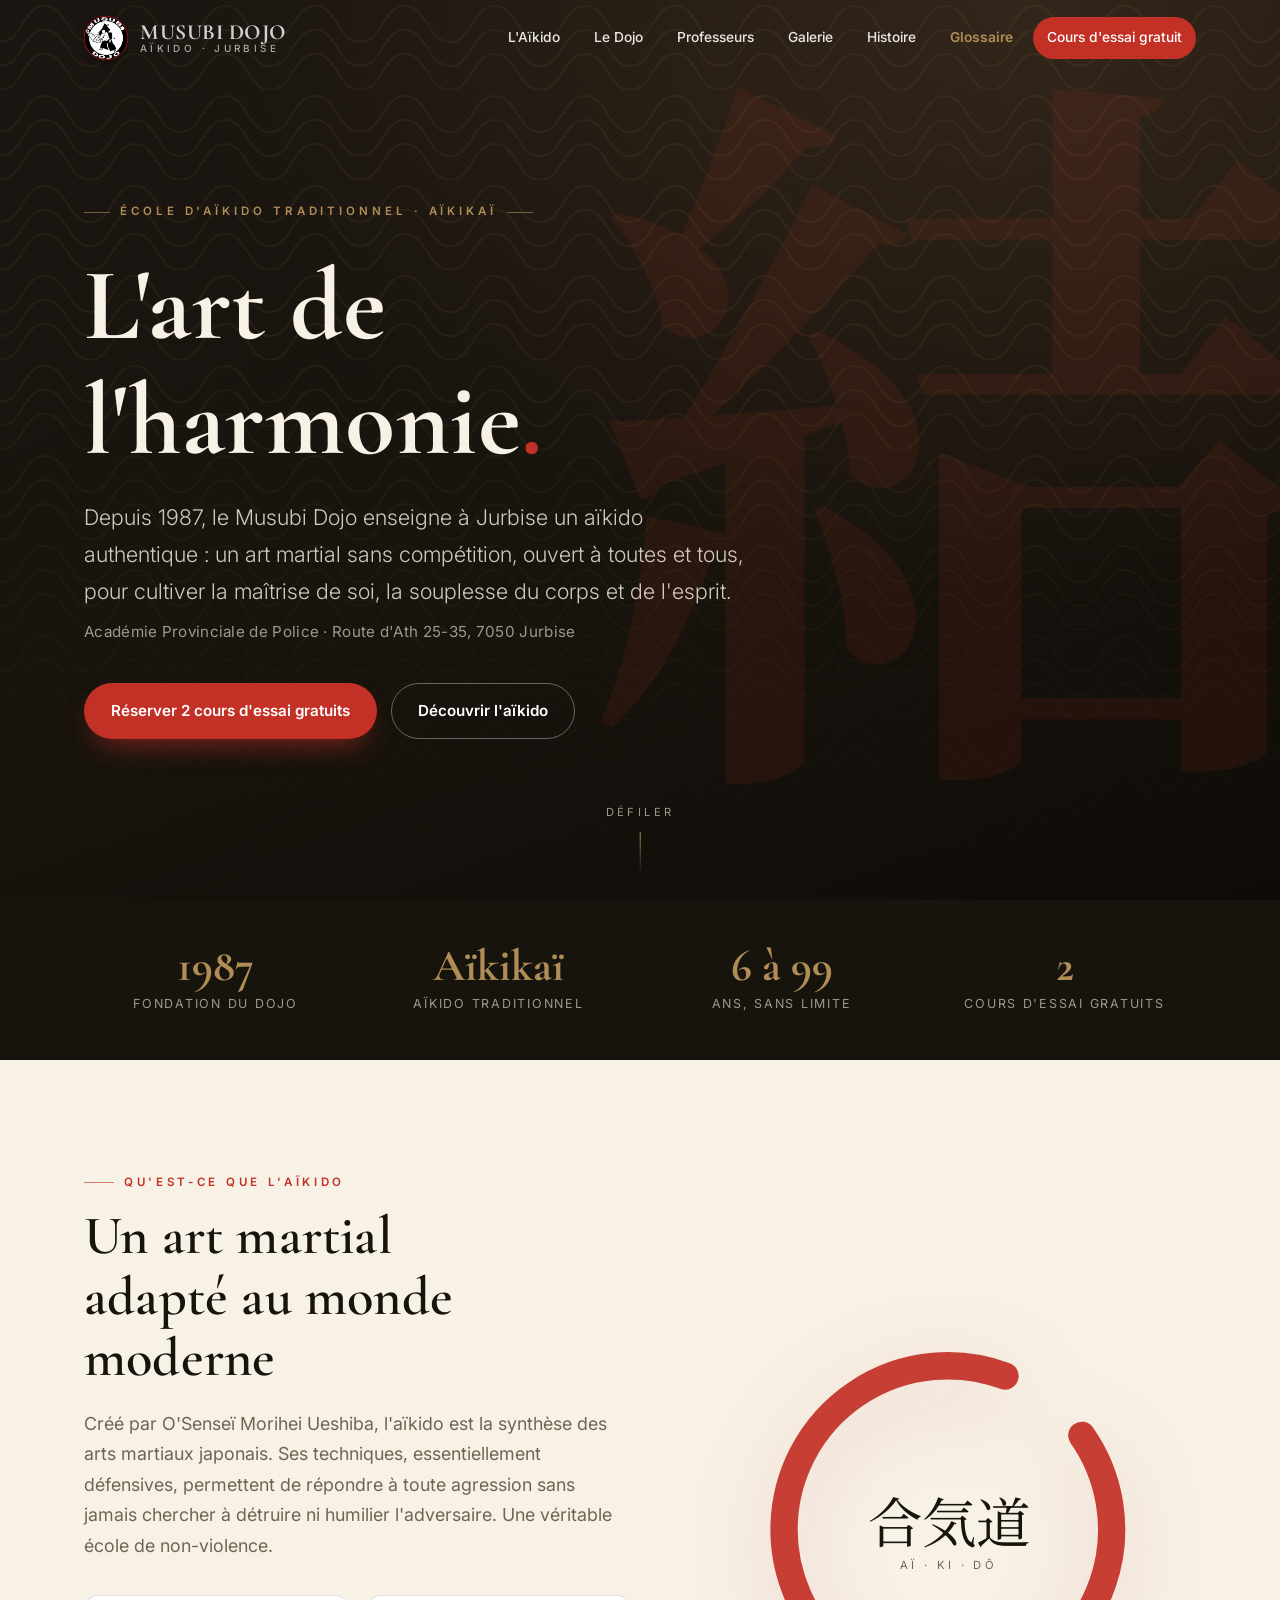
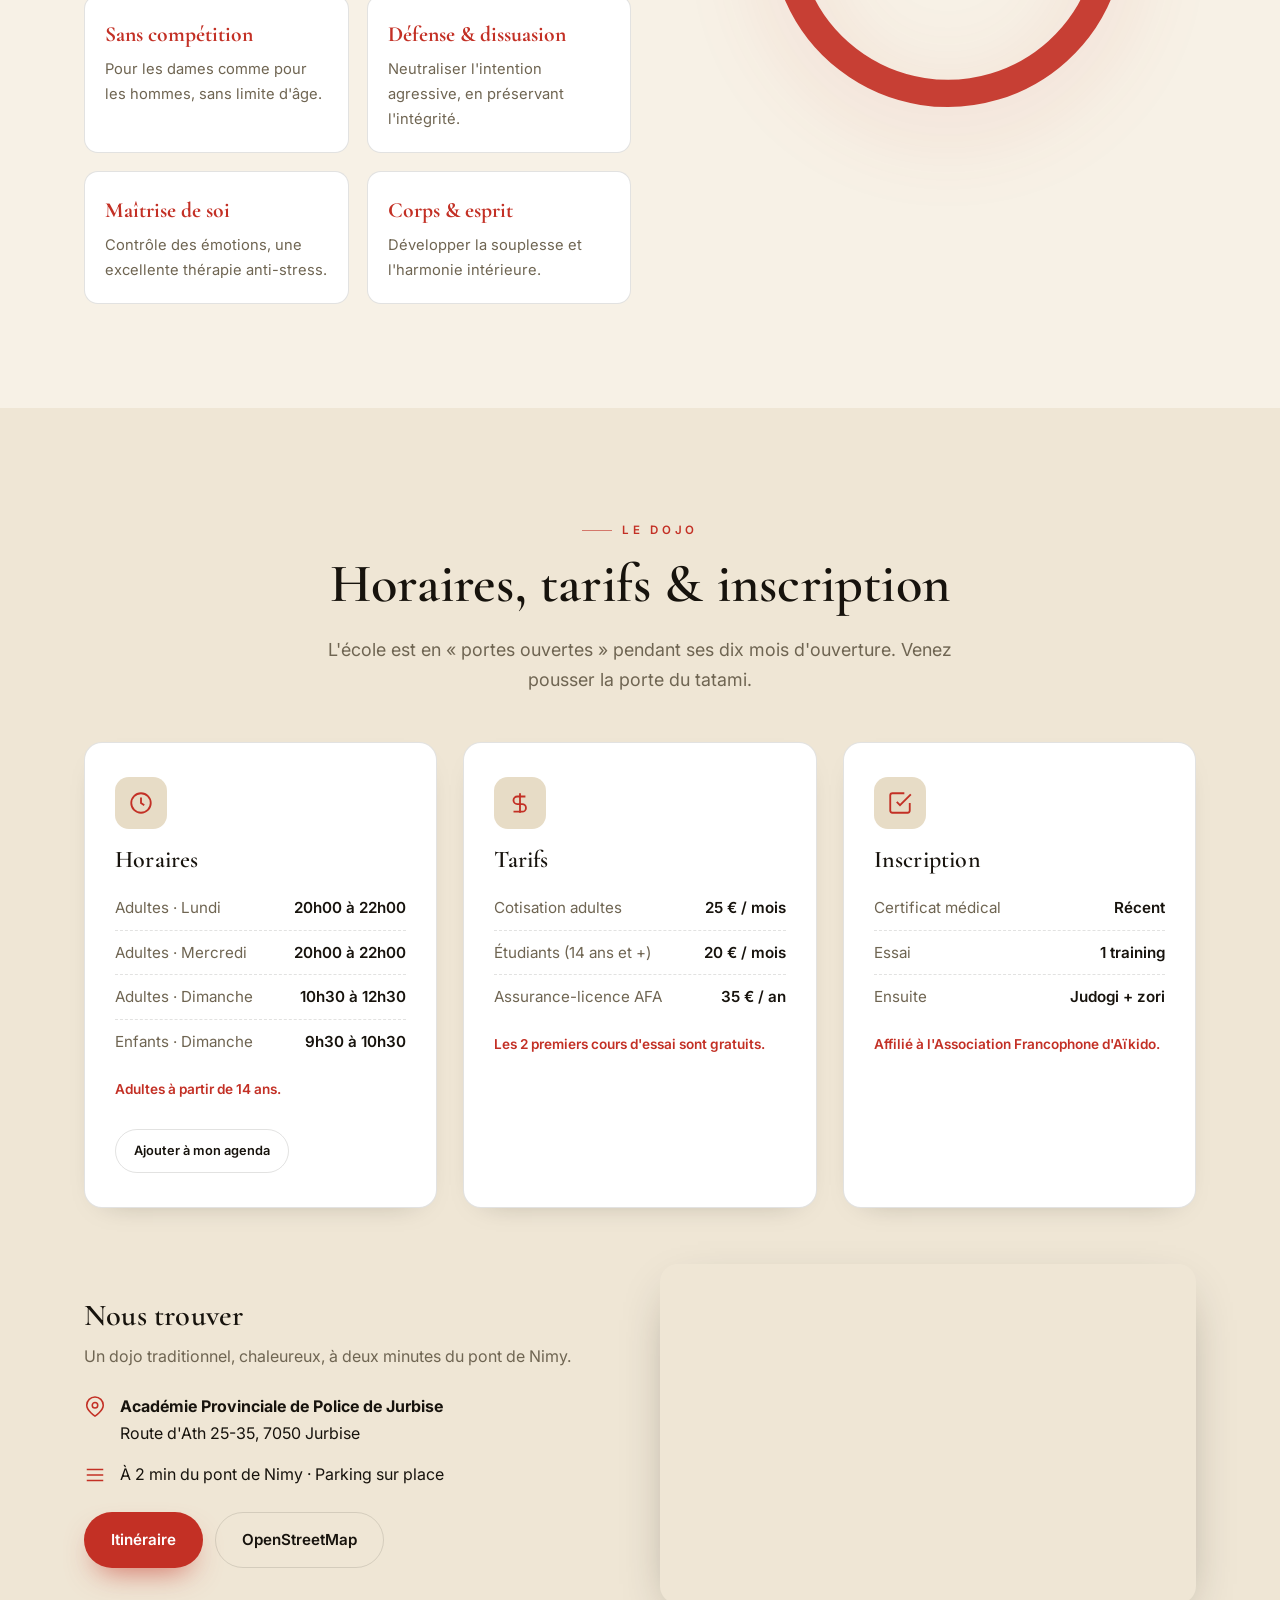
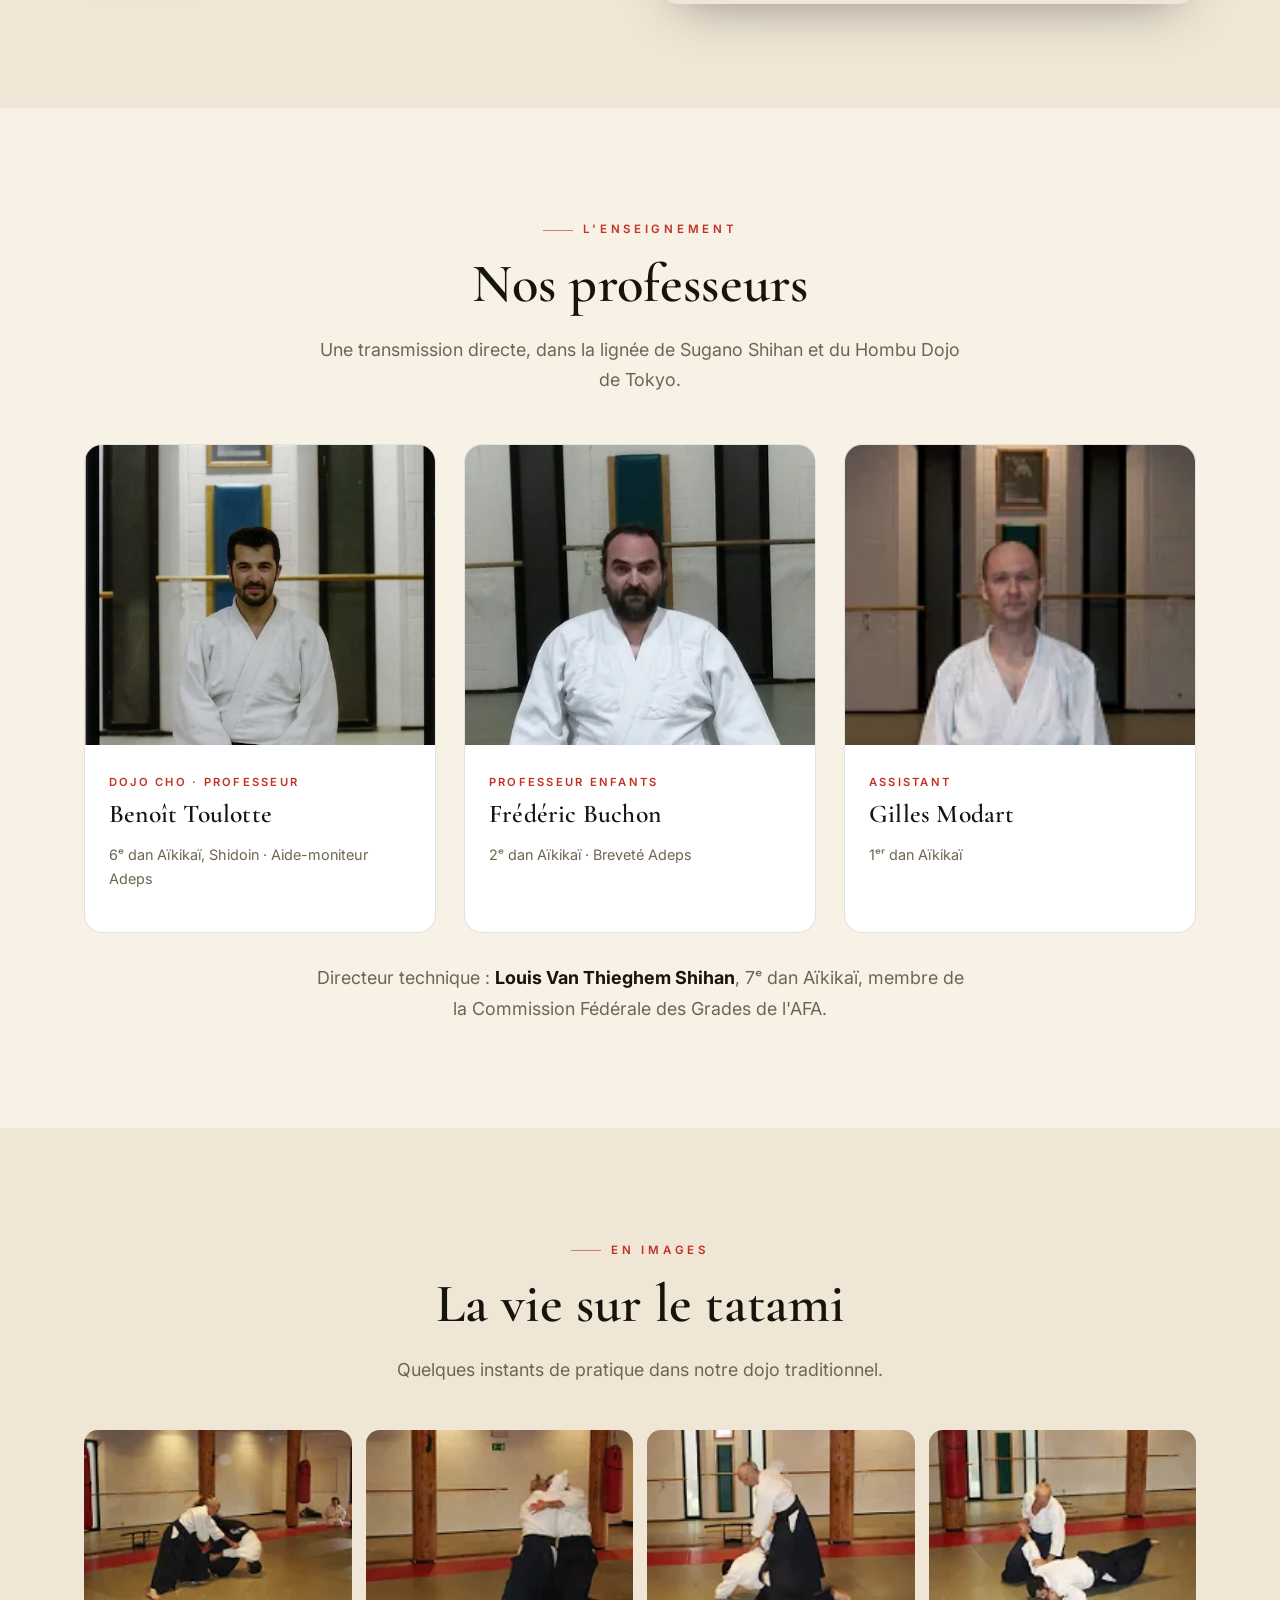
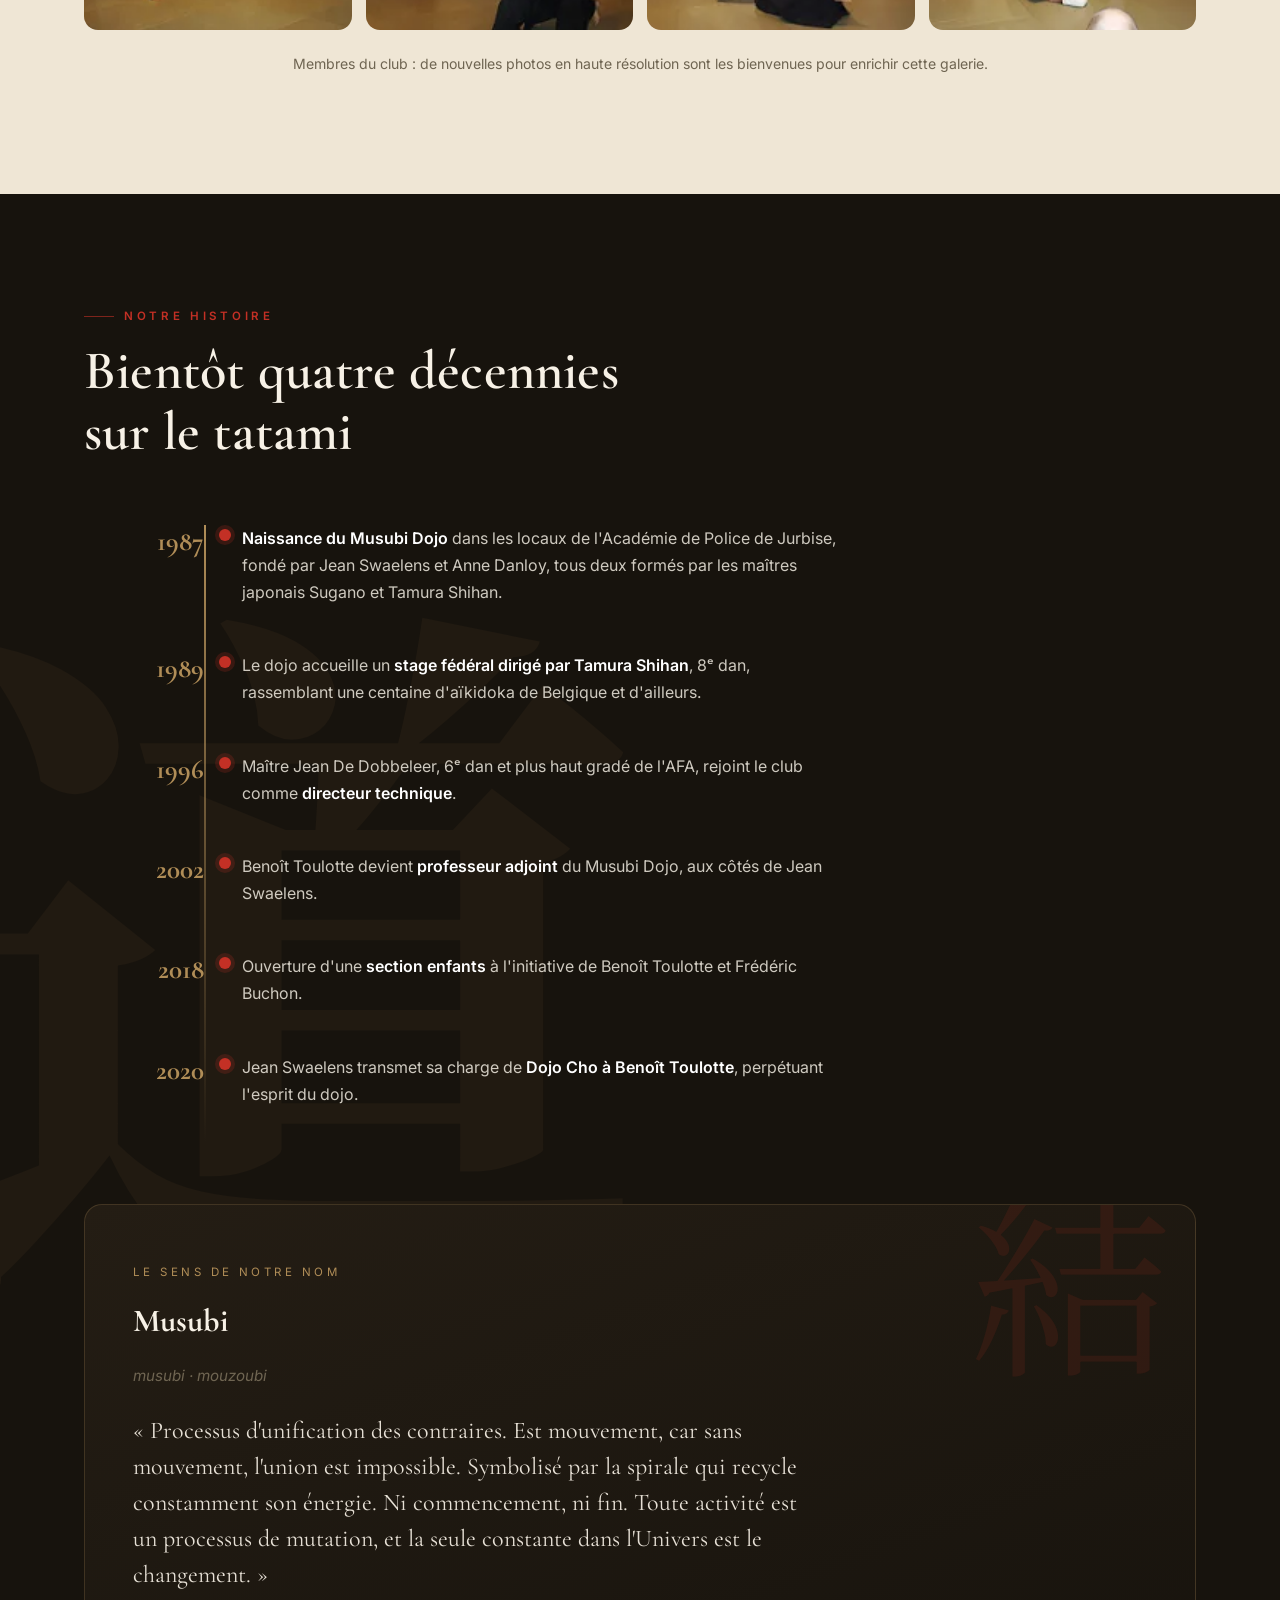
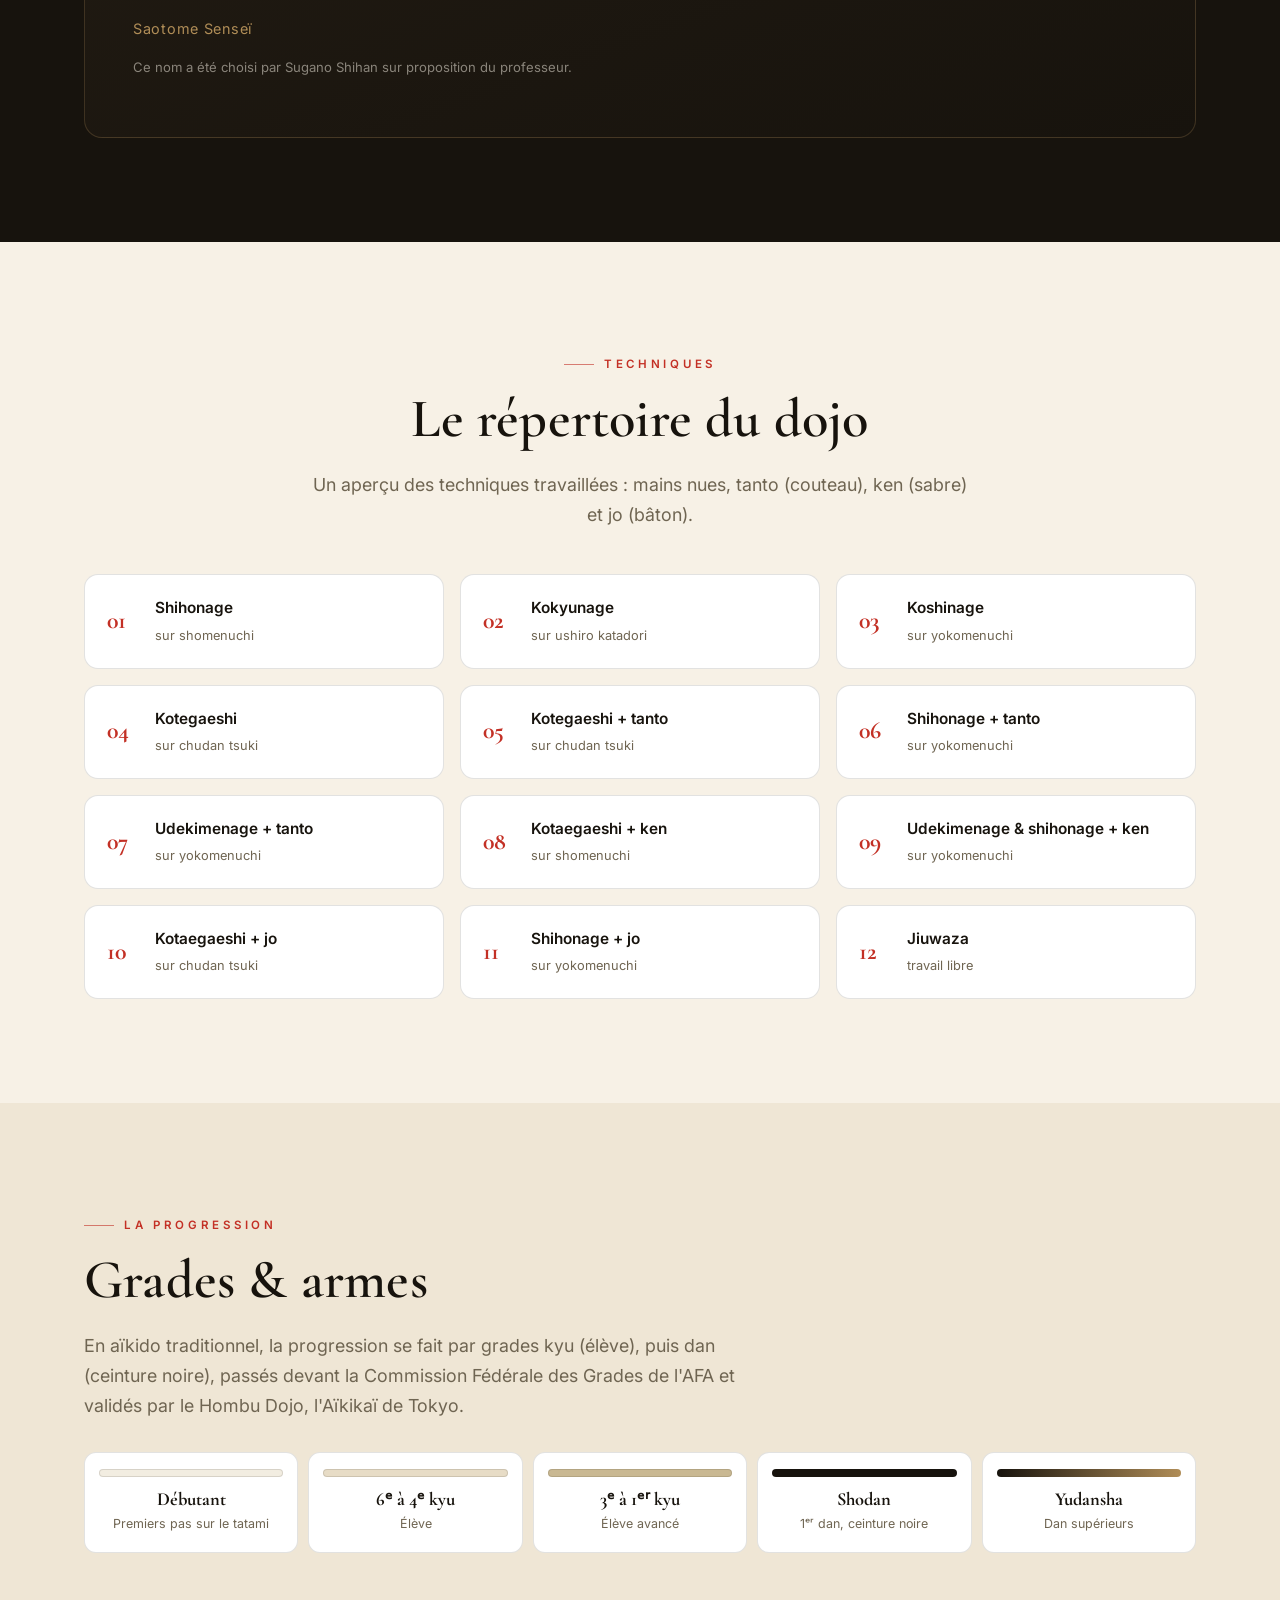
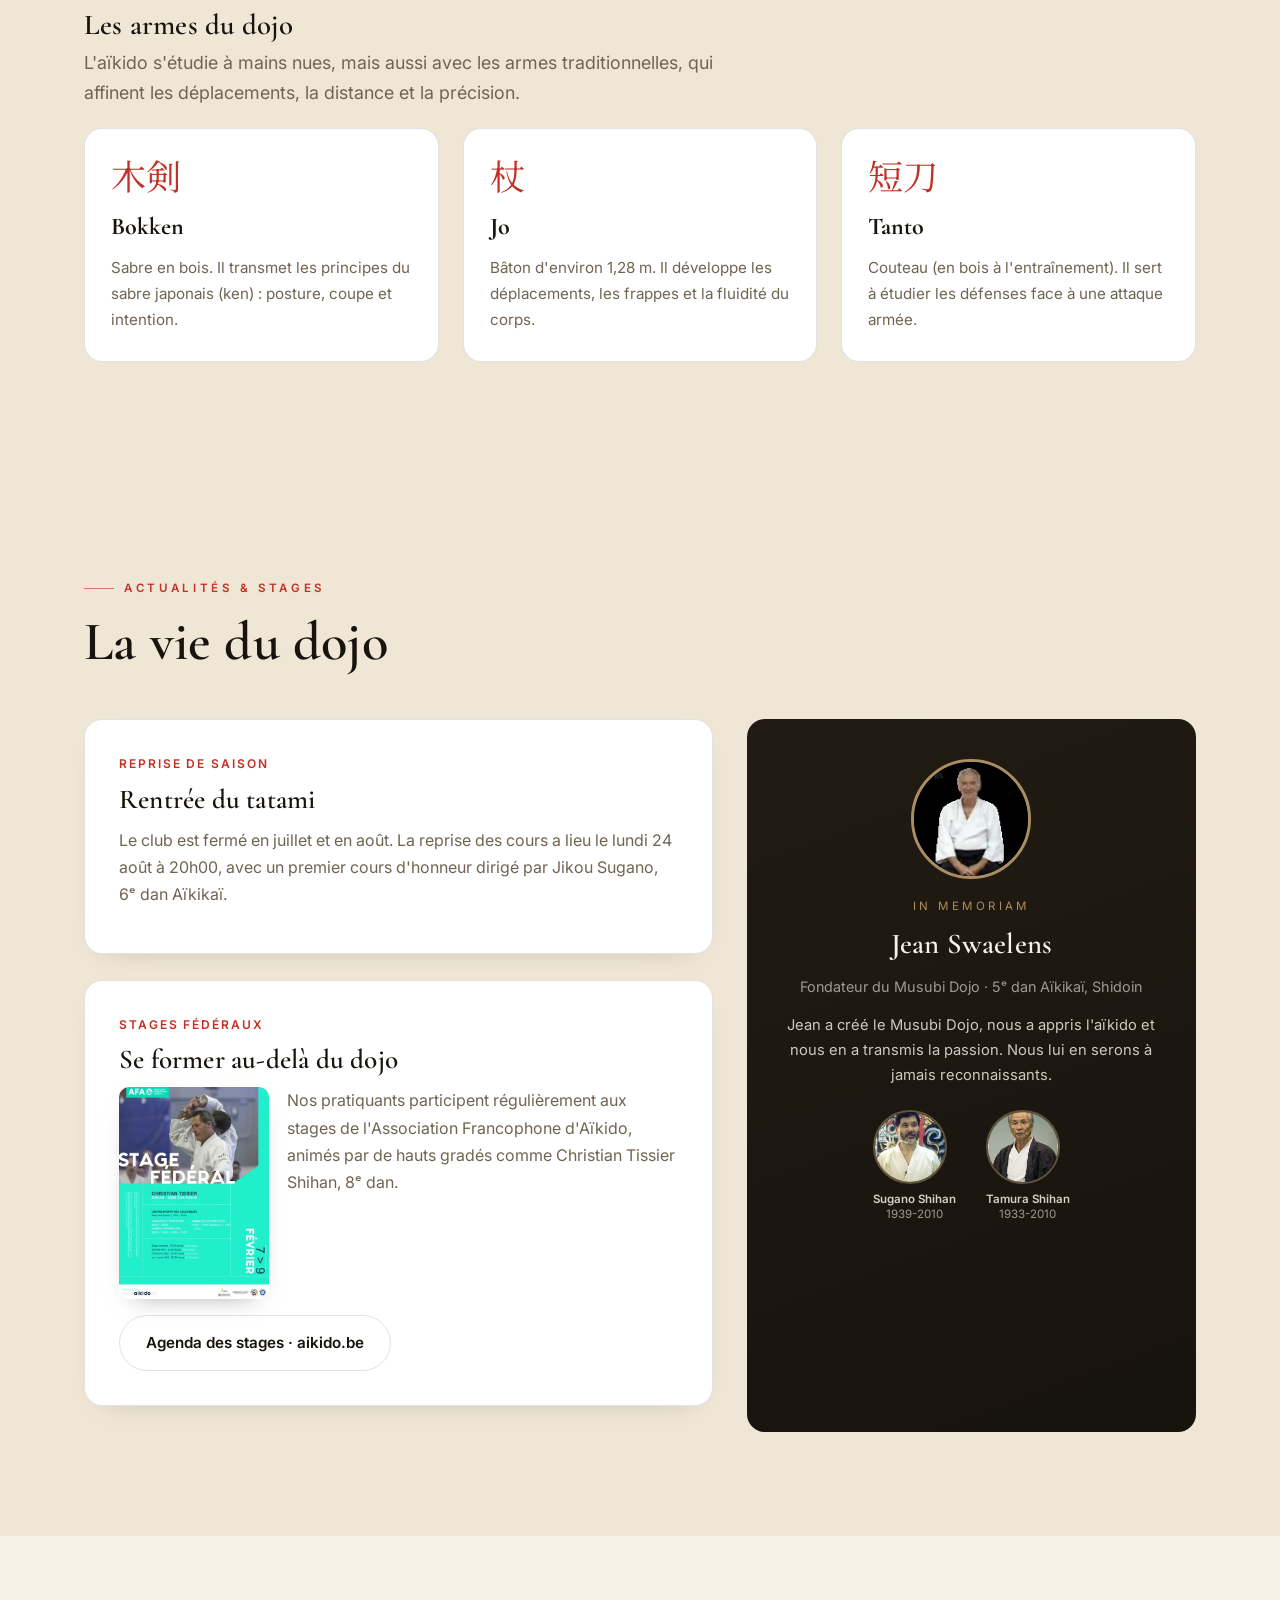
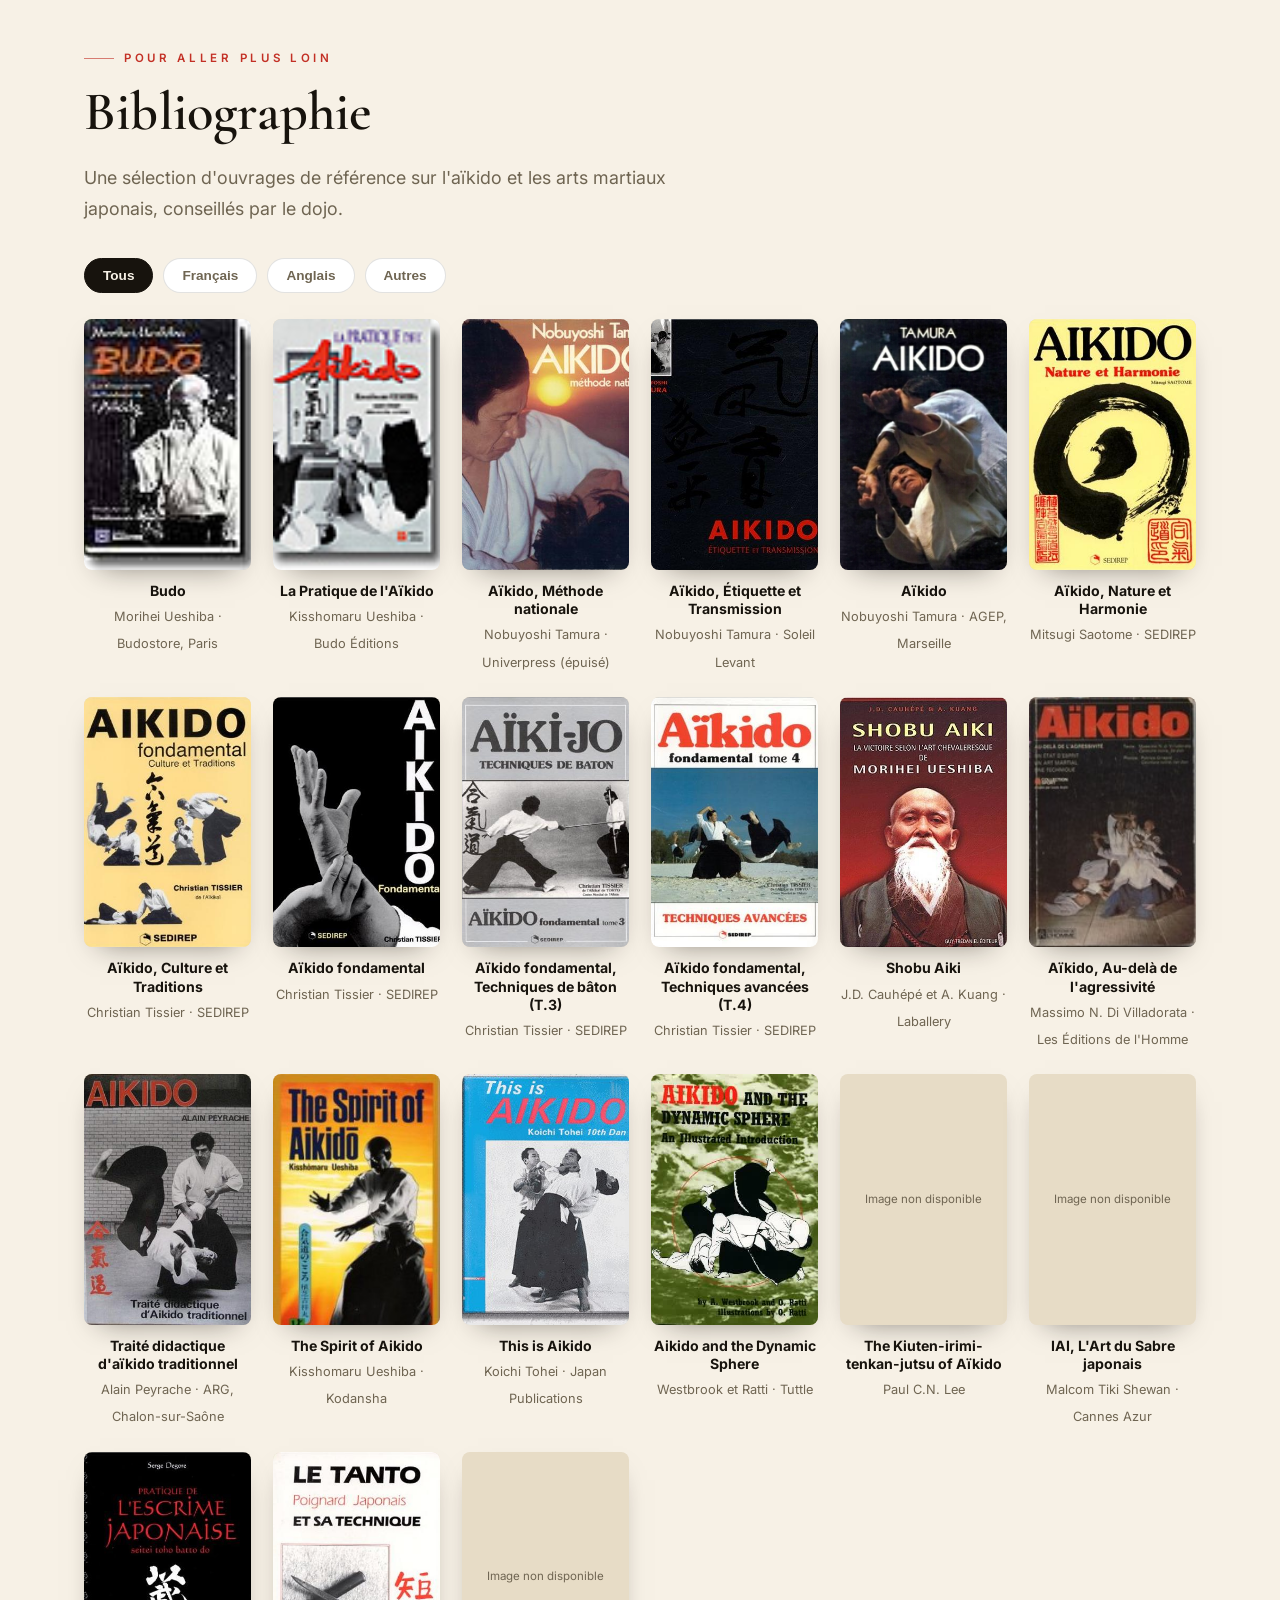
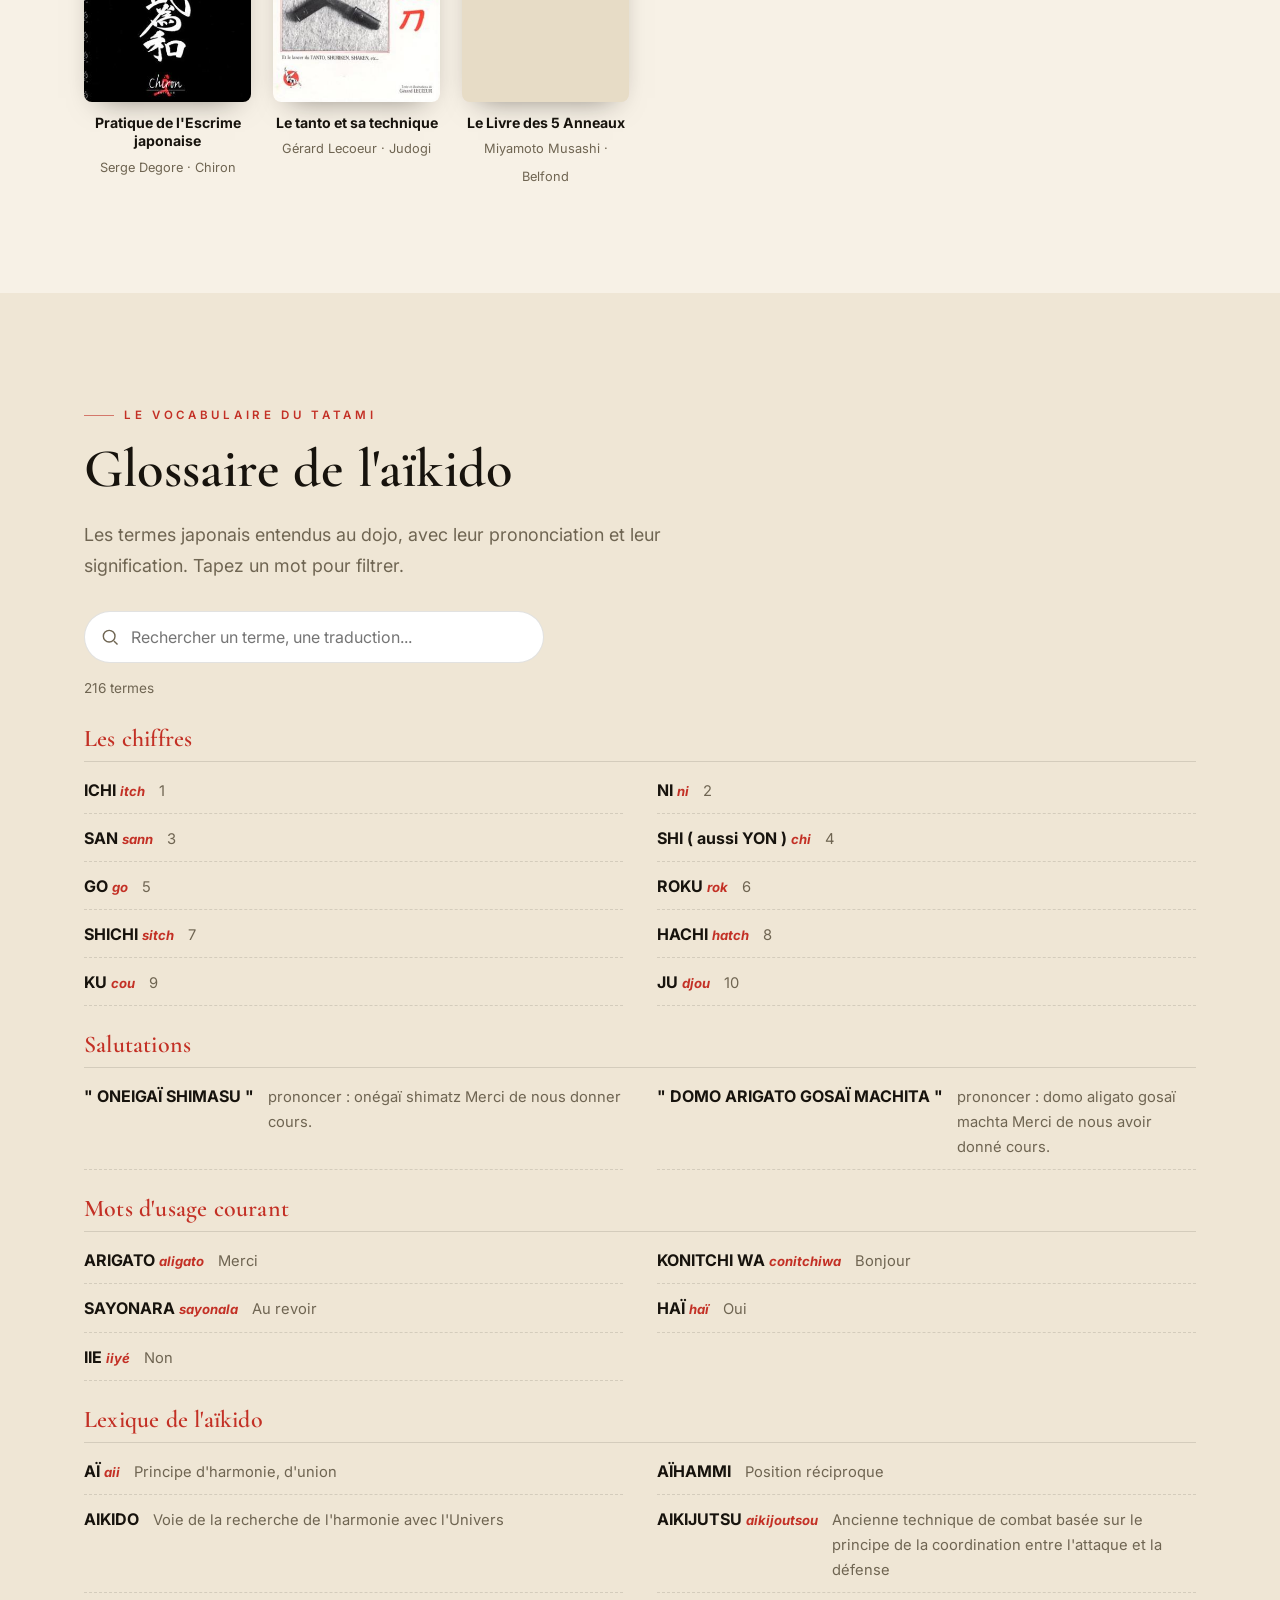
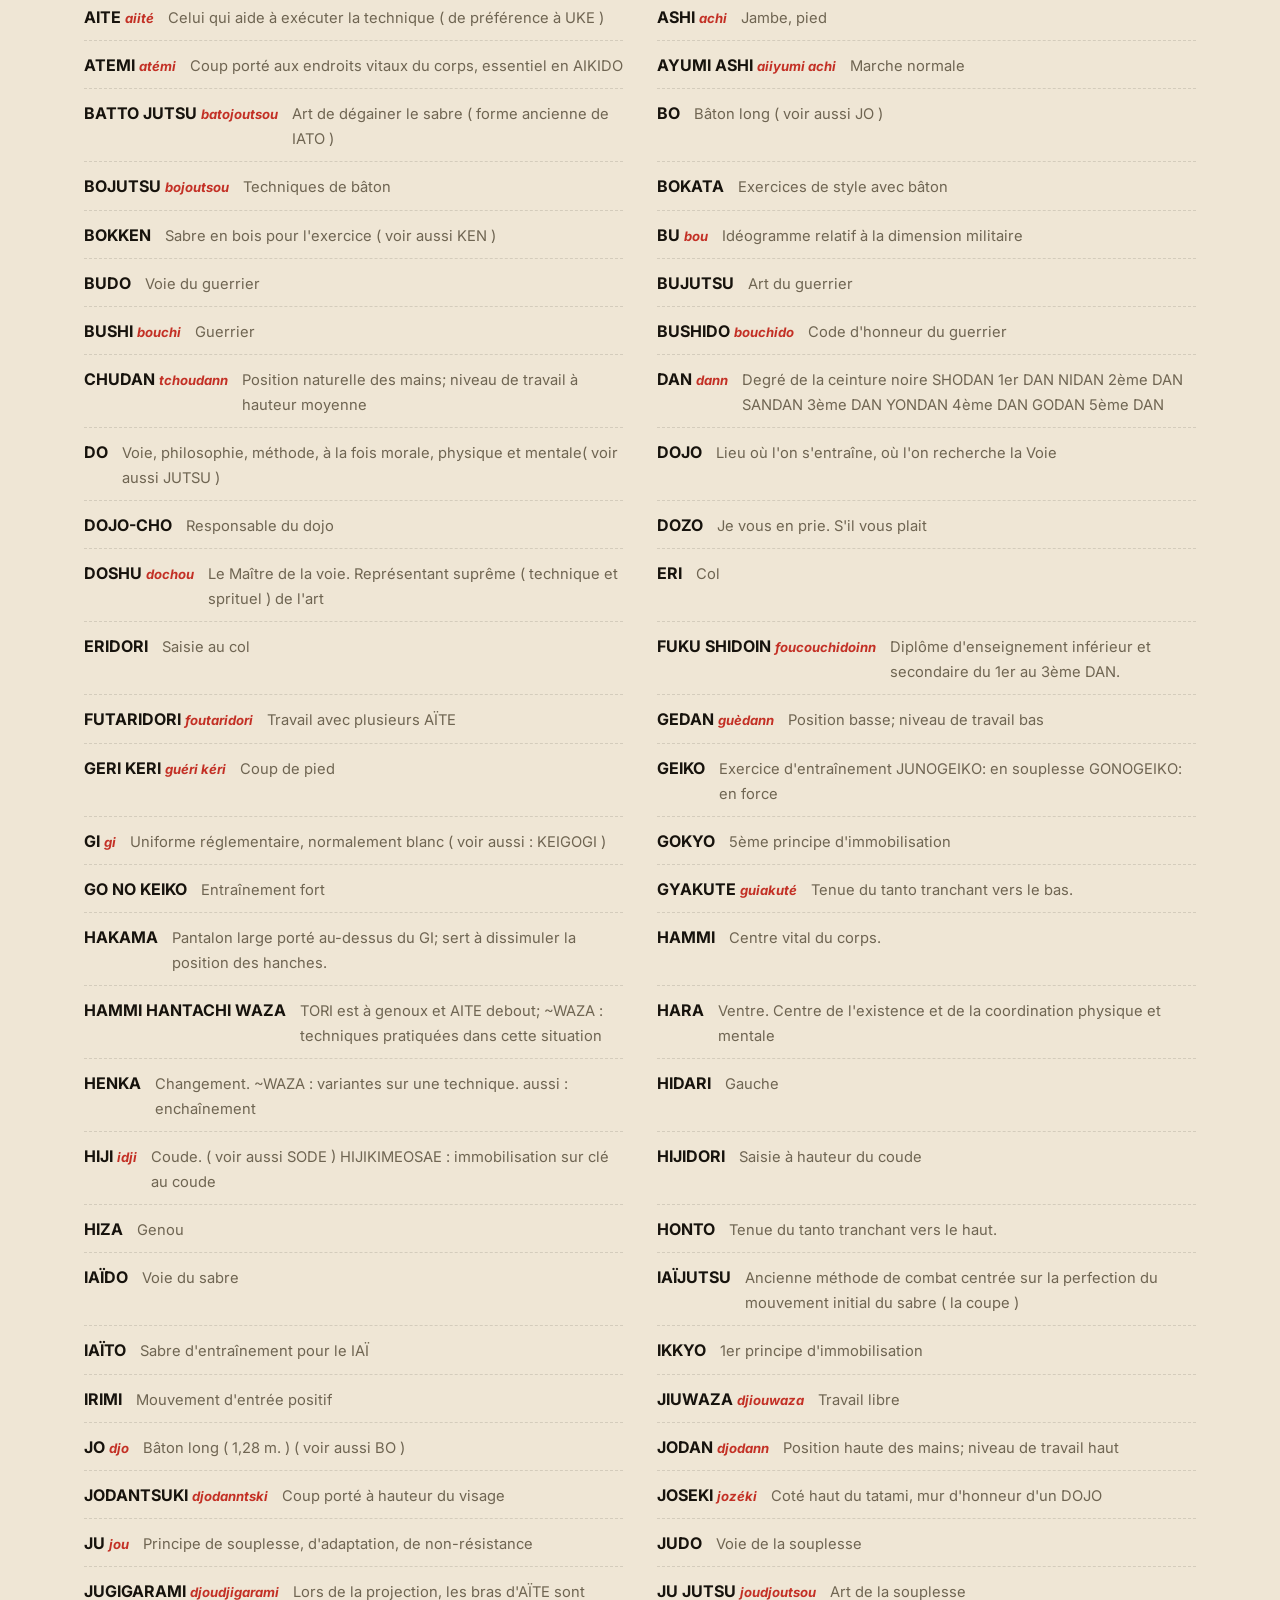
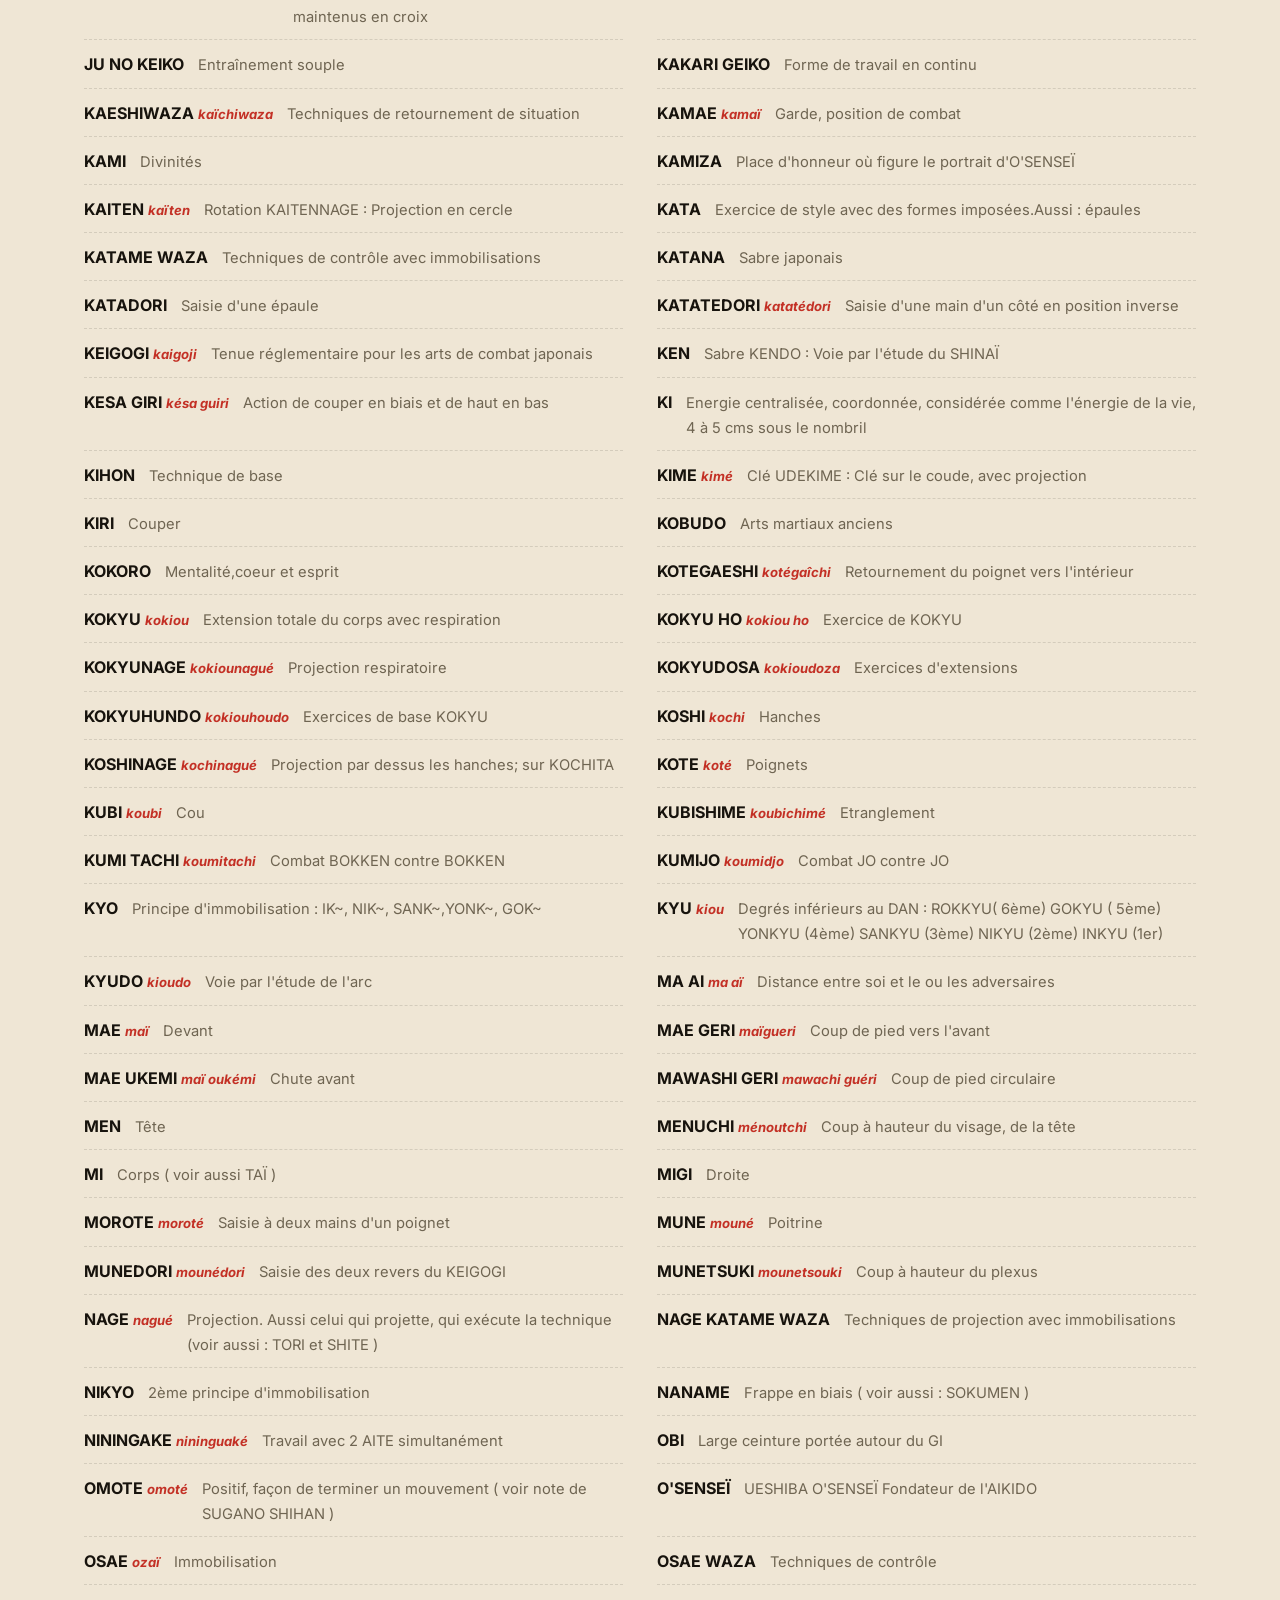
==== commit a53599f3: "Ajoute grades/armes, contact rapide, actualites editables, scrollspy, PWA-ready et optimisations Lig" ====
--- a/index.html
+++ b/index.html
@@ -52,7 +52,8 @@
 </script>
 <link rel="preconnect" href="https://fonts.googleapis.com"/>
 <link rel="preconnect" href="https://fonts.gstatic.com" crossorigin/>
-<link href="https://fonts.googleapis.com/css2?family=Cormorant+Garamond:wght@400;500;600;700&family=Inter:wght@300;400;500;600;700&family=Noto+Serif+JP:wght@500;700&display=swap" rel="stylesheet"/>
+<link rel="preload" as="style" href="https://fonts.googleapis.com/css2?family=Cormorant+Garamond:wght@400;500;600;700&family=Inter:wght@300;400;500;600;700&family=Noto+Serif+JP:wght@500;700&display=swap" onload="this.onload=null;this.rel='stylesheet'"/>
+<noscript><link rel="stylesheet" href="https://fonts.googleapis.com/css2?family=Cormorant+Garamond:wght@400;500;600;700&family=Inter:wght@300;400;500;600;700&family=Noto+Serif+JP:wght@500;700&display=swap"/></noscript>
 <style>
 :root{
   --ink:#17130d;
@@ -308,13 +309,14 @@
 footer{background:#0f0c08;color:rgba(247,241,230,.7)}
 .foot{display:grid;grid-template-columns:1.4fr 1fr 1fr;gap:40px;padding:64px 24px 30px;max-width:var(--maxw);margin:0 auto}
 .foot .brand{color:var(--paper)}
-.foot h4{font-family:'Cormorant Garamond',serif;font-size:1.3rem;color:var(--paper);margin:0 0 16px}
+.foot h3{font-family:'Cormorant Garamond',serif;font-size:1.3rem;color:var(--paper);margin:0 0 16px}
 .foot ul{list-style:none;margin:0;padding:0}
 .foot li{margin:8px 0;font-size:.92rem}
 .foot a:hover{color:var(--gold)}
 .foot p{font-size:.9rem;max-width:36ch}
-.foot-bottom{border-top:1px solid rgba(247,241,230,.1);text-align:center;padding:22px;font-size:.82rem;color:rgba(247,241,230,.4)}
-.foot-bottom a{color:rgba(247,241,230,.6)}
+.foot-bottom{border-top:1px solid rgba(247,241,230,.1);text-align:center;padding:22px;font-size:.82rem;color:rgba(247,241,230,.62)}
+.foot-bottom a{color:rgba(247,241,230,.75);text-decoration:underline}
+.gal-note a{text-decoration:underline}
 .foot-bottom a:hover{color:var(--gold)}
 
 .social{display:flex;gap:12px;margin-top:18px}
@@ -452,11 +454,62 @@
   .musubi-quote{padding:32px 26px}
   .musubi-quote p.q{font-size:1.25rem}
 }
+/* ---------- scrollspy active nav ---------- */
+.menu a.active{color:var(--gold)}
+header.scrolled .menu a.active{color:var(--vermillion)}
+.menu a.active{font-weight:600}
+
+/* ---------- floating mobile CTA ---------- */
+.mobile-cta{position:fixed;left:16px;bottom:22px;z-index:50;display:none;align-items:center;gap:8px;
+  background:var(--vermillion);color:#fff;padding:13px 20px;border-radius:999px;font-weight:600;font-size:.9rem;
+  box-shadow:0 14px 30px -10px rgba(195,48,37,.7);opacity:0;transform:translateY(20px);transition:.35s;text-decoration:none}
+.mobile-cta.show{opacity:1;transform:none}
+.mobile-cta svg{width:18px;height:18px;stroke:#fff}
+
+/* ---------- quick contact ---------- */
+.quick-contact{display:flex;gap:10px;flex-wrap:wrap;margin-top:22px}
+.qc{display:inline-flex;align-items:center;gap:9px;padding:12px 18px;border-radius:12px;border:1px solid rgba(247,241,230,.2);
+  color:var(--paper);font-weight:600;font-size:.9rem;transition:.25s;background:rgba(247,241,230,.05)}
+.qc:hover{background:var(--gold);color:var(--ink);border-color:var(--gold);transform:translateY(-3px)}
+.qc svg{width:18px;height:18px}
+.qc.wa:hover{background:#25d366;color:#fff;border-color:#25d366}
+
+/* ---------- grades & armes ---------- */
+.grades{background:var(--paper-2)}
+.belt-track{display:flex;flex-wrap:wrap;gap:10px;margin-top:30px;align-items:stretch}
+.belt{flex:1;min-width:120px;background:#fff;border:1px solid var(--line);border-radius:12px;padding:16px 14px;text-align:center}
+.belt .bar{height:8px;border-radius:4px;margin-bottom:12px}
+.belt b{display:block;font-family:'Cormorant Garamond',serif;font-size:1.15rem;line-height:1.1}
+.belt span{font-size:.78rem;color:var(--muted)}
+.arme-grid{display:grid;grid-template-columns:repeat(3,1fr);gap:24px;margin-top:20px}
+.arme{background:#fff;border:1px solid var(--line);border-radius:var(--radius);padding:28px 26px;transition:.3s}
+.arme:hover{transform:translateY(-5px);box-shadow:var(--shadow)}
+.arme .jp{font-size:2.2rem;color:var(--vermillion);line-height:1}
+.arme h4{font-family:'Cormorant Garamond',serif;font-size:1.5rem;margin:8px 0 8px}
+.arme p{margin:0;color:var(--muted);font-size:.95rem}
+
+@media(max-width:760px){.arme-grid{grid-template-columns:1fr}}
+@media(max-width:640px){.mobile-cta{display:inline-flex}}
+
+/* ---------- print ---------- */
+@media print{
+  header,.scrolldown,.mobile-cta,.top,.lb,.hero-waves,.hero-kanji,.burger,form,.gloss-search,
+  #galerie,#videos,#glossaire,#bibliographie,.social,.biblio-tabs,.scrolldown{display:none!important}
+  *{color:#000!important;background:#fff!important;box-shadow:none!important;text-shadow:none!important}
+  body{font-size:12pt}
+  .hero{min-height:auto;padding:0}
+  .hero-inner{padding:10px 0}
+  .hero h1{font-size:32pt}
+  .section{padding:14px 0;page-break-inside:avoid}
+  .card,.teacher,.newscard{border:1px solid #ccc!important;page-break-inside:avoid}
+  a[href^="http"]::after{content:" (" attr(href) ")";font-size:9pt;color:#555!important}
+  .map-row iframe{display:none}
+}
 </style>
 </head>
 <body class="no-js">
 <script>document.body.classList.remove('no-js');</script>
-<a href="#aikido" class="skip">Aller au contenu</a>
+<a href="#main" class="skip">Aller au contenu</a>
 
 <header id="head">
   <div class="nav">
@@ -477,6 +530,7 @@
   </div>
 </header>
 
+<main id="main" tabindex="-1">
 <!-- ===================== HERO ===================== -->
 <section class="hero" id="accueil">
   <div class="hero-waves"></div>
@@ -590,7 +644,10 @@
             <div>À 2 min du pont de Nimy · Parking sur place</div>
           </div>
         </div>
-        <a href="https://www.openstreetmap.org/?mlat=50.5033&mlon=3.9314#map=15/50.5033/3.9314" target="_blank" rel="noopener" class="btn btn-dark" style="margin-top:24px">Ouvrir dans OpenStreetMap</a>
+        <div style="display:flex;gap:12px;flex-wrap:wrap;margin-top:24px">
+          <a href="https://www.google.com/maps/dir/?api=1&destination=50.50327,3.93139" target="_blank" rel="noopener" class="btn btn-primary">Itinéraire</a>
+          <a href="https://www.openstreetmap.org/?mlat=50.5033&mlon=3.9314#map=15/50.5033/3.9314" target="_blank" rel="noopener" class="btn btn-dark">OpenStreetMap</a>
+        </div>
       </div>
       <iframe class="reveal" loading="lazy" title="Carte du dojo à Jurbise" src="https://www.openstreetmap.org/export/embed.html?bbox=3.8510513305664067%2C50.465372121864185%2C4.011726379394532%2C50.54125387068491&layer=mapnik&marker=50.50327364589812%2C3.9313888549804688"></iframe>
     </div>
@@ -607,7 +664,7 @@
     </div>
     <div class="teachers">
       <div class="teacher reveal">
-        <div class="ph"><picture><source srcset="images/Enseignant_B.T.webp" type="image/webp"><img src="images/Enseignant_B.T.jpg" alt="Portrait de Benoît Toulotte en seiza" loading="lazy" style="object-position:50% 38%"/></picture></div>
+        <div class="ph"><picture><source srcset="images/Enseignant_B.T.webp" type="image/webp"><img src="images/Enseignant_B.T.jpg" alt="Portrait de Benoît Toulotte en seiza" loading="lazy" width="400" height="300" style="object-position:50% 38%"/></picture></div>
         <div class="body">
           <span class="role">Dojo Cho · Professeur</span>
           <h3>Benoît Toulotte</h3>
@@ -615,7 +672,7 @@
         </div>
       </div>
       <div class="teacher reveal">
-        <div class="ph"><picture><source srcset="images/Enseignant_F.B.webp" type="image/webp"><img src="images/Enseignant_F.B.png" alt="Portrait de Frédéric Buchon en seiza" loading="lazy" style="object-position:50% 30%"/></picture></div>
+        <div class="ph"><picture><source srcset="images/Enseignant_F.B.webp" type="image/webp"><img src="images/Enseignant_F.B.png" alt="Portrait de Frédéric Buchon en seiza" loading="lazy" width="400" height="300" style="object-position:50% 30%"/></picture></div>
         <div class="body">
           <span class="role">Professeur enfants</span>
           <h3>Frédéric Buchon</h3>
@@ -623,7 +680,7 @@
         </div>
       </div>
       <div class="teacher reveal">
-        <div class="ph"><picture><source srcset="images/Enseignant_G.M.webp" type="image/webp"><img src="images/Enseignant_G.M.png" alt="Portrait de Gilles Modart en seiza" loading="lazy" style="object-position:50% 14%"/></picture></div>
+        <div class="ph"><picture><source srcset="images/Enseignant_G.M.webp" type="image/webp"><img src="images/Enseignant_G.M.png" alt="Portrait de Gilles Modart en seiza" loading="lazy" width="400" height="300" style="object-position:50% 14%"/></picture></div>
         <div class="body">
           <span class="role">Assistant</span>
           <h3>Gilles Modart</h3>
@@ -644,10 +701,10 @@
       <p class="lead" style="margin:0 auto">Quelques instants de pratique dans notre dojo traditionnel.</p>
     </div>
     <div class="gallery-grid">
-      <button class="gal-item reveal" data-full="images/gallerie1.png" aria-label="Agrandir la photo de pratique 1"><picture><source srcset="images/gallerie1.webp" type="image/webp"><img src="images/gallerie1.png" alt="Pratique de l'aïkido au Musubi Dojo" loading="lazy"></picture></button>
-      <button class="gal-item reveal" data-full="images/gallerie2.png" aria-label="Agrandir la photo de pratique 2"><picture><source srcset="images/gallerie2.webp" type="image/webp"><img src="images/gallerie2.png" alt="Technique d'aïkido en cours" loading="lazy"></picture></button>
-      <button class="gal-item reveal" data-full="images/gallerie3.png" aria-label="Agrandir la photo de pratique 3"><picture><source srcset="images/gallerie3.webp" type="image/webp"><img src="images/gallerie3.png" alt="Aïkidoka à l'entraînement" loading="lazy"></picture></button>
-      <button class="gal-item reveal" data-full="images/gallerie4.png" aria-label="Agrandir la photo de pratique 4"><picture><source srcset="images/gallerie4.webp" type="image/webp"><img src="images/gallerie4.png" alt="Pratique de l'aïkido au dojo de Jurbise" loading="lazy"></picture></button>
+      <button class="gal-item reveal" data-full="images/gallerie1.png" aria-label="Agrandir la photo de pratique 1"><picture><source srcset="images/gallerie1.webp" type="image/webp"><img src="images/gallerie1.png" alt="Pratique de l'aïkido au Musubi Dojo" loading="lazy" width="400" height="300"></picture></button>
+      <button class="gal-item reveal" data-full="images/gallerie2.png" aria-label="Agrandir la photo de pratique 2"><picture><source srcset="images/gallerie2.webp" type="image/webp"><img src="images/gallerie2.png" alt="Technique d'aïkido en cours" loading="lazy" width="400" height="300"></picture></button>
+      <button class="gal-item reveal" data-full="images/gallerie3.png" aria-label="Agrandir la photo de pratique 3"><picture><source srcset="images/gallerie3.webp" type="image/webp"><img src="images/gallerie3.png" alt="Aïkidoka à l'entraînement" loading="lazy" width="400" height="300"></picture></button>
+      <button class="gal-item reveal" data-full="images/gallerie4.png" aria-label="Agrandir la photo de pratique 4"><picture><source srcset="images/gallerie4.webp" type="image/webp"><img src="images/gallerie4.png" alt="Pratique de l'aïkido au dojo de Jurbise" loading="lazy" width="400" height="300"></picture></button>
     </div>
     <p class="gal-note reveal">Membres du club : de nouvelles photos en haute résolution sont les bienvenues pour enrichir cette galerie.</p>
   </div>
@@ -706,6 +763,34 @@
   </div>
 </section>
 
+<!-- ===================== GRADES & ARMES ===================== -->
+<section class="section grades waves" id="grades">
+  <div class="wrap">
+    <div class="reveal">
+      <p class="eyebrow">La progression</p>
+      <h2 class="h-sec">Grades &amp; armes</h2>
+      <p class="lead">En aïkido traditionnel, la progression se fait par grades kyu (élève), puis dan (ceinture noire), passés devant la Commission Fédérale des Grades de l'AFA et validés par le Hombu Dojo, l'Aïkikaï de Tokyo.</p>
+    </div>
+    <div class="belt-track reveal">
+      <div class="belt"><div class="bar" style="background:#f2ede1;border:1px solid var(--line)"></div><b>Débutant</b><span>Premiers pas sur le tatami</span></div>
+      <div class="belt"><div class="bar" style="background:#e7dcc6;border:1px solid var(--line)"></div><b>6ᵉ à 4ᵉ kyu</b><span>Élève</span></div>
+      <div class="belt"><div class="bar" style="background:#c9b892;border:1px solid var(--line)"></div><b>3ᵉ à 1ᵉʳ kyu</b><span>Élève avancé</span></div>
+      <div class="belt"><div class="bar" style="background:#17130d"></div><b>Shodan</b><span>1ᵉʳ dan, ceinture noire</span></div>
+      <div class="belt"><div class="bar" style="background:linear-gradient(90deg,#17130d,#b08d57)"></div><b>Yudansha</b><span>Dan supérieurs</span></div>
+    </div>
+
+    <div class="reveal" style="margin-top:56px">
+      <h3 class="serif" style="font-size:1.8rem;margin:0 0 6px">Les armes du dojo</h3>
+      <p class="lead" style="margin:0">L'aïkido s'étudie à mains nues, mais aussi avec les armes traditionnelles, qui affinent les déplacements, la distance et la précision.</p>
+    </div>
+    <div class="arme-grid">
+      <div class="arme reveal"><span class="jp">木剣</span><h4>Bokken</h4><p>Sabre en bois. Il transmet les principes du sabre japonais (ken) : posture, coupe et intention.</p></div>
+      <div class="arme reveal"><span class="jp">杖</span><h4>Jo</h4><p>Bâton d'environ 1,28 m. Il développe les déplacements, les frappes et la fluidité du corps.</p></div>
+      <div class="arme reveal"><span class="jp">短刀</span><h4>Tanto</h4><p>Couteau (en bois à l'entraînement). Il sert à étudier les défenses face à une attaque armée.</p></div>
+    </div>
+  </div>
+</section>
+
 <!-- ===================== NEWS / MEMORIAM ===================== -->
 <section class="section news" id="actualites">
   <div class="wrap">
@@ -714,7 +799,7 @@
       <h2 class="h-sec">La vie du dojo</h2>
     </div>
     <div class="news-grid">
-      <div>
+      <div id="news-col">
         <div class="newscard reveal" style="margin-bottom:26px">
           <p class="date">Reprise de saison</p>
           <h3>Rentrée du tatami</h3>
@@ -734,14 +819,14 @@
         </div>
       </div>
       <div class="memoriam reveal">
-        <picture><source srcset="images/Jean.webp" type="image/webp"><img class="mimg" src="images/Jean.png" alt="Jean Swaelens, fondateur du Musubi Dojo"/></picture>
+        <picture><source srcset="images/Jean.webp" type="image/webp"><img class="mimg" src="images/Jean.png" alt="Jean Swaelens, fondateur du Musubi Dojo" width="120" height="120"/></picture>
         <p class="lbl">In Memoriam</p>
         <h3>Jean Swaelens</h3>
         <p class="yrs">Fondateur du Musubi Dojo · 5ᵉ dan Aïkikaï, Shidoin</p>
         <p>Jean a créé le Musubi Dojo, nous a appris l'aïkido et nous en a transmis la passion. Nous lui en serons à jamais reconnaissants.</p>
         <div class="mem-masters">
-          <figure><picture><source srcset="images/sugano.webp" type="image/webp"><img src="images/sugano.jpg" alt="Sugano Shihan" loading="lazy"></picture><figcaption><b>Sugano Shihan</b>1939-2010</figcaption></figure>
-          <figure><picture><source srcset="images/tamura.webp" type="image/webp"><img src="images/tamura.jpg" alt="Tamura Shihan" loading="lazy"></picture><figcaption><b>Tamura Shihan</b>1933-2010</figcaption></figure>
+          <figure><picture><source srcset="images/sugano.webp" type="image/webp"><img src="images/sugano.jpg" alt="Sugano Shihan" loading="lazy" width="74" height="74"></picture><figcaption><b>Sugano Shihan</b>1939-2010</figcaption></figure>
+          <figure><picture><source srcset="images/tamura.webp" type="image/webp"><img src="images/tamura.jpg" alt="Tamura Shihan" loading="lazy" width="74" height="74"></picture><figcaption><b>Tamura Shihan</b>1933-2010</figcaption></figure>
         </div>
       </div>
     </div>
@@ -755,7 +840,7 @@
       <p class="eyebrow">Pour aller plus loin</p>
       <h2 class="h-sec">Bibliographie</h2>
       <p class="lead">Une sélection d'ouvrages de référence sur l'aïkido et les arts martiaux japonais, conseillés par le dojo.</p>
-      <div class="biblio-tabs" role="tablist">
+      <div class="biblio-tabs">
         <button class="biblio-tab active" data-cat="all">Tous</button>
         <button class="biblio-tab" data-cat="fr">Français</button>
         <button class="biblio-tab" data-cat="en">Anglais</button>
@@ -828,6 +913,12 @@
         <div class="row">
           <svg viewBox="0 0 24 24" fill="none" stroke-width="1.7"><path d="M18 2h-3a5 5 0 0 0-5 5v3H7v4h3v8h4v-8h3l1-4h-4V7a1 1 0 0 1 1-1h3Z"/></svg>
           <div><b>Suivez-nous</b><a href="https://www.facebook.com/MusubiDojoJurbise/" target="_blank" rel="noopener">facebook.com/MusubiDojoJurbise</a></div>
+        </div>
+        <div class="quick-contact">
+          <a class="qc" href="tel:+32476565257"><svg viewBox="0 0 24 24" fill="none" stroke="currentColor" stroke-width="1.8"><path d="M22 16.9v3a2 2 0 0 1-2.2 2 19.8 19.8 0 0 1-8.6-3 19.5 19.5 0 0 1-6-6 19.8 19.8 0 0 1-3-8.6A2 2 0 0 1 4.1 2h3a2 2 0 0 1 2 1.7c.1.9.4 1.8.7 2.7a2 2 0 0 1-.5 2.1L8.1 9.9a16 16 0 0 0 6 6l1.4-1.2a2 2 0 0 1 2.1-.4c.9.3 1.8.6 2.7.7a2 2 0 0 1 1.7 2Z"/></svg>Appeler</a>
+          <a class="qc wa" href="https://wa.me/32476565257" target="_blank" rel="noopener"><svg viewBox="0 0 24 24" fill="currentColor"><path d="M12 2a10 10 0 0 0-8.5 15.2L2 22l4.9-1.4A10 10 0 1 0 12 2Zm0 18a8 8 0 0 1-4.1-1.1l-.3-.2-2.9.8.8-2.8-.2-.3A8 8 0 1 1 12 20Zm4.4-6c-.2-.1-1.4-.7-1.6-.8s-.4-.1-.5.1-.6.8-.7 1-.3.2-.5.1a6.5 6.5 0 0 1-3.3-2.9c-.2-.4.2-.4.6-1.2a.4.4 0 0 0 0-.4l-.8-1.9c-.2-.5-.4-.4-.5-.4h-.5a.9.9 0 0 0-.7.3A2.8 2.8 0 0 0 6 8.4a4.8 4.8 0 0 0 1 2.5 11 11 0 0 0 4.2 3.7c1.5.6 2 .7 2.8.6a2.4 2.4 0 0 0 1.6-1.1 2 2 0 0 0 .1-1.1c-.1-.1-.3-.2-.5-.3Z"/></svg>WhatsApp</a>
+          <a class="qc" href="https://www.google.com/maps/dir/?api=1&destination=50.50327,3.93139" target="_blank" rel="noopener"><svg viewBox="0 0 24 24" fill="none" stroke="currentColor" stroke-width="1.8"><path d="m3 11 19-9-9 19-2-8-8-2Z"/></svg>Itinéraire</a>
+          <a class="qc" href="musubi-dojo.vcf" download><svg viewBox="0 0 24 24" fill="none" stroke="currentColor" stroke-width="1.8"><path d="M16 21v-2a4 4 0 0 0-4-4H6a4 4 0 0 0-4 4v2"/><circle cx="9" cy="7" r="4"/><path d="M19 8v6M22 11h-6"/></svg>Carte de visite</a>
         </div>
       </div>
       <form class="reveal" action="https://formsubmit.co/benoit.toulotte@aikido.be" method="POST">
@@ -848,6 +939,8 @@
   </div>
 </section>
 
+</main>
+
 <!-- ===================== FOOTER ===================== -->
 <footer>
   <div class="foot">
@@ -864,7 +957,7 @@
       </div>
     </div>
     <div>
-      <h4>Navigation</h4>
+      <h3>Navigation</h3>
       <ul>
         <li><a href="#aikido">L'Aïkido</a></li>
         <li><a href="#dojo">Horaires &amp; tarifs</a></li>
@@ -872,6 +965,7 @@
         <li><a href="#galerie">Galerie</a></li>
         <li><a href="#histoire">Notre histoire</a></li>
         <li><a href="#videos">Techniques</a></li>
+        <li><a href="#grades">Grades &amp; armes</a></li>
         <li><a href="#glossaire">Glossaire</a></li>
         <li><a href="#bibliographie">Bibliographie</a></li>
         <li><a href="#faq">FAQ</a></li>
@@ -879,7 +973,7 @@
       </ul>
     </div>
     <div>
-      <h4>Liens utiles</h4>
+      <h3>Liens utiles</h3>
       <ul>
         <li><a href="https://www.aikido.be" target="_blank" rel="noopener">Association Francophone d'Aïkido</a></li>
         <li><a href="https://www.christiantissier.com" target="_blank" rel="noopener">Cercle Tissier</a></li>
@@ -898,6 +992,10 @@
 <button class="top" id="top" aria-label="Haut de page">
   <svg width="20" height="20" viewBox="0 0 24 24" fill="none" stroke="#fff" stroke-width="2"><path d="m6 15 6-6 6 6"/></svg>
 </button>
+<a class="mobile-cta" id="mcta" href="#contact">
+  <svg viewBox="0 0 24 24" fill="none" stroke-width="2"><path d="M12 3v18"/><path d="M3 12h18"/></svg>
+  Essai gratuit
+</a>
 
 <!-- lightbox -->
 <div class="lb" id="lb" role="dialog" aria-modal="true" aria-label="Photo agrandie">
@@ -910,11 +1008,12 @@
 <script src="gloss.js"></script>
 <script>
 // header scroll state + back to top
-var head=document.getElementById('head'),topBtn=document.getElementById('top');
+var head=document.getElementById('head'),topBtn=document.getElementById('top'),mcta=document.getElementById('mcta');
 addEventListener('scroll',function(){
   var y=scrollY;
   head.classList.toggle('scrolled',y>40);
   topBtn.classList.toggle('show',y>600);
+  if(mcta)mcta.classList.toggle('show',y>600);
 });
 // mobile menu
 var burger=document.getElementById('burger'),menu=document.getElementById('menu');
@@ -962,7 +1061,7 @@
 function esc(s){var d=document.createElement('div');d.textContent=s;return d.innerHTML;}
 function renderBooks(cat){
   bgrid.innerHTML=BOOKS.filter(function(b){return cat==='all'||b.c===cat;}).map(function(b){
-    var cover=b.img?'<div class="cover"><img src="images/bibliographie/'+b.img+'" alt="Couverture : '+esc(b.t)+'" loading="lazy"></div>'
+    var cover=b.img?'<div class="cover"><img src="images/bibliographie/'+b.img+'" alt="Couverture : '+esc(b.t)+'" loading="lazy" width="200" height="300"></div>'
                     :'<div class="cover na">Image non disponible</div>';
     return '<div class="book">'+cover+'<b>'+esc(b.t)+'</b><span>'+esc(b.a)+(b.e?' · '+esc(b.e):'')+'</span></div>';
   }).join('');
@@ -1012,6 +1111,45 @@
 document.getElementById('lb-prev').addEventListener('click',function(e){e.stopPropagation();openLb(lbi-1)});
 lb.addEventListener('click',function(e){if(e.target===lb)lb.classList.remove('open')});
 addEventListener('keydown',function(e){if(!lb.classList.contains('open'))return;if(e.key==='Escape')lb.classList.remove('open');if(e.key==='ArrowRight')openLb(lbi+1);if(e.key==='ArrowLeft')openLb(lbi-1);});
+
+// ---------- scrollspy ----------
+var navLinks=[].slice.call(document.querySelectorAll('.menu a[href^="#"]'));
+var spy=new IntersectionObserver(function(es){
+  es.forEach(function(e){
+    if(e.isIntersecting){var id=e.target.id;navLinks.forEach(function(a){a.classList.toggle('active',a.getAttribute('href')==='#'+id);});}
+  });
+},{rootMargin:'-45% 0px -50% 0px'});
+navLinks.forEach(function(a){var el=document.getElementById(a.getAttribute('href').slice(1));if(el)spy.observe(el);});
+
+// ---------- counters ----------
+var strip=document.querySelector('.strip'),counted=false;
+function runCounters(){
+  if(counted)return;counted=true;
+  document.querySelectorAll('.strip .stat b').forEach(function(el){
+    var t=el.textContent.trim();if(!/^\d+$/.test(t))return;
+    var target=parseInt(t,10),start=target>1900?target-45:0,dur=1300,t0=null;
+    function step(ts){if(!t0)t0=ts;var p=Math.min((ts-t0)/dur,1),eased=1-Math.pow(1-p,3);el.textContent=Math.floor(start+(target-start)*eased);if(p<1)requestAnimationFrame(step);}
+    requestAnimationFrame(step);
+  });
+}
+if(strip&&!matchMedia('(prefers-reduced-motion:reduce)').matches){
+  new IntersectionObserver(function(es){es.forEach(function(e){if(e.isIntersecting)runCounters();});},{threshold:.4}).observe(strip);
+}
+
+// ---------- actualités (éditables via actualites.json) ----------
+var newsCol=document.getElementById('news-col');
+if(newsCol&&window.fetch){
+  fetch('actualites.json').then(function(r){return r.ok?r.json():Promise.reject();}).then(function(items){
+    if(!Array.isArray(items)||!items.length)return;
+    newsCol.innerHTML=items.map(function(n){
+      var body=n.image
+        ? '<div style="display:flex;gap:18px;align-items:flex-start;flex-wrap:wrap"><picture>'+(n.imageWebp?'<source srcset="'+n.imageWebp+'" type="image/webp">':'')+'<img src="'+n.image+'" alt="'+esc(n.imageAlt||'')+'" loading="lazy" width="150" height="200" style="width:150px;height:auto;border-radius:10px;box-shadow:0 10px 24px -16px rgba(23,19,13,.5)"></picture><div style="flex:1;min-width:180px">'+(n.text?'<p style="margin:0">'+esc(n.text)+'</p>':'')+'</div></div>'
+        : (n.text?'<p>'+esc(n.text)+'</p>':'');
+      var link=n.link?'<a href="'+encodeURI(n.link)+'" target="_blank" rel="noopener" class="btn btn-dark" style="margin-top:16px">'+esc(n.linkLabel||'En savoir plus')+'</a>':'';
+      return '<div class="newscard" style="margin-bottom:26px"><p class="date">'+esc(n.date||'')+'</p><h3>'+esc(n.title||'')+'</h3>'+body+link+'</div>';
+    }).join('');
+  }).catch(function(){});
+}
 </script>
 </body>
 </html>
